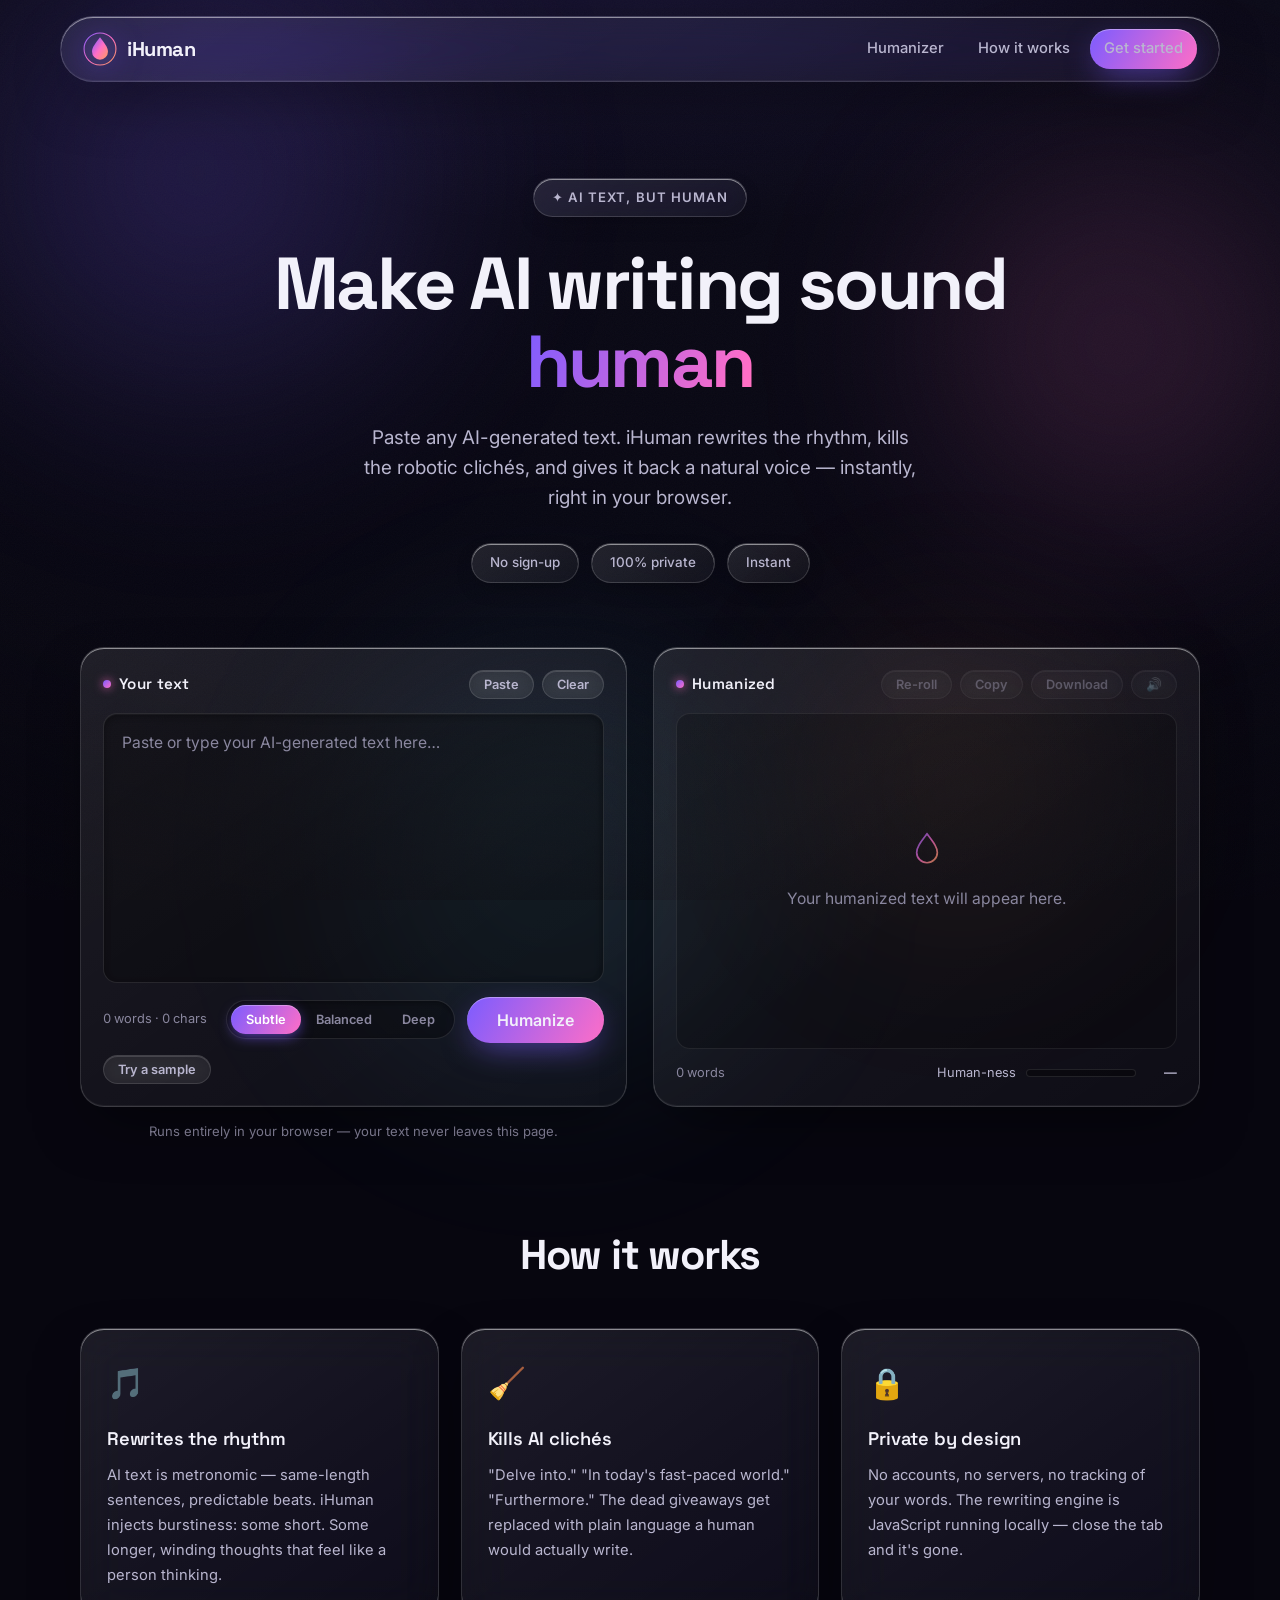
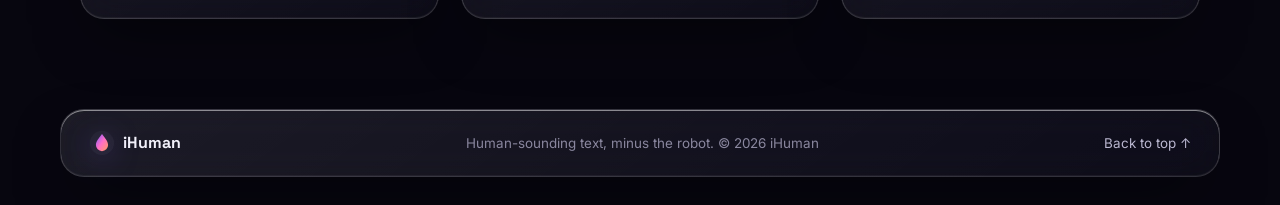
==== preview.html @ 9f449625 "Add files via upload" ====
<!DOCTYPE html>
<html lang="en">
<head>
  <meta charset="UTF-8" />
  <meta name="viewport" content="width=device-width, initial-scale=1.0" />
  <title>iHuman — AI Text Humanizer</title>
  <meta name="description" content="Turn stiff AI writing into natural, human-sounding text. Free, instant, private — no sign-up, no API keys. Text never leaves your browser." />
  <meta name="theme-color" content="#07060f" />
  <link rel="preconnect" href="https://fonts.googleapis.com" />
  <link rel="preconnect" href="https://fonts.gstatic.com" crossorigin />
  <link href="https://fonts.googleapis.com/css2?family=Inter:wght@400;500;600&family=Space+Grotesk:wght@500;600;700&display=swap" rel="stylesheet" />
  <style>
/* ============================================================
   iHuman — design system
   ============================================================ */

:root {
  --bg-0: #07060f;
  --bg-1: #0b0a18;
  --ink: #f2f1fa;
  --ink-2: #b9b6cf;
  --ink-3: #8a879f;
  --violet: #7c5cff;
  --pink: #ff6ec7;
  --peach: #ff9d5c;
  --cyan: #5ce1ff;
  --glass-bg: rgba(255, 255, 255, .055);
  --glass-bg-strong: rgba(255, 255, 255, .09);
  --glass-brd: rgba(255, 255, 255, .14);
  --glass-hi: rgba(255, 255, 255, .5);
  --radius: 24px;
  --radius-sm: 14px;
  --ease-spring: cubic-bezier(.34, 1.56, .64, 1);
  --ease-out: cubic-bezier(.22, 1, .36, 1);
  --font-display: "Space Grotesk", "Segoe UI", system-ui, sans-serif;
  --font-body: "Inter", "Segoe UI", system-ui, sans-serif;
}

* { margin: 0; padding: 0; box-sizing: border-box; }

html { scroll-behavior: smooth; }

body {
  font-family: var(--font-body);
  color: var(--ink);
  background: var(--bg-0);
  line-height: 1.6;
  min-height: 100vh;
  overflow-x: hidden;
  -webkit-font-smoothing: antialiased;
}

::selection { background: rgba(124, 92, 255, .45); color: #fff; }

:focus-visible {
  outline: 2px solid var(--violet);
  outline-offset: 3px;
  border-radius: 6px;
}

/* ============================================================
   Live gradient background — drifting aurora blobs
   ============================================================ */

.bg {
  position: fixed;
  inset: 0;
  z-index: -2;
  background:
    radial-gradient(ellipse 80% 60% at 50% -10%, rgba(124, 92, 255, .12), transparent 60%),
    linear-gradient(180deg, var(--bg-1) 0%, var(--bg-0) 100%);
}

.bg__blob {
  position: absolute;
  border-radius: 50%;
  filter: blur(90px);
  opacity: .5;
  will-change: transform;
}

.bg__blob--1 {
  width: 55vw; height: 55vw;
  left: -12vw; top: -14vw;
  background: radial-gradient(circle, rgba(124, 92, 255, .55), transparent 65%);
  animation: drift1 26s ease-in-out infinite alternate;
}

.bg__blob--2 {
  width: 45vw; height: 45vw;
  right: -10vw; top: 6vh;
  background: radial-gradient(circle, rgba(255, 110, 199, .4), transparent 65%);
  animation: drift2 32s ease-in-out infinite alternate;
}

.bg__blob--3 {
  width: 50vw; height: 50vw;
  left: 18vw; bottom: -22vw;
  background: radial-gradient(circle, rgba(92, 225, 255, .3), transparent 65%);
  animation: drift3 38s ease-in-out infinite alternate;
}

.bg__blob--4 {
  width: 34vw; height: 34vw;
  right: 8vw; bottom: -8vw;
  background: radial-gradient(circle, rgba(255, 157, 92, .32), transparent 65%);
  animation: drift4 29s ease-in-out infinite alternate;
}

@keyframes drift1 {
  0%   { transform: translate(0, 0) scale(1); }
  50%  { transform: translate(9vw, 7vh) scale(1.15); }
  100% { transform: translate(-4vw, 12vh) scale(.95); }
}
@keyframes drift2 {
  0%   { transform: translate(0, 0) scale(1); }
  50%  { transform: translate(-8vw, 10vh) scale(1.1); }
  100% { transform: translate(5vw, -6vh) scale(1.2); }
}
@keyframes drift3 {
  0%   { transform: translate(0, 0) scale(1); }
  50%  { transform: translate(10vw, -9vh) scale(1.18); }
  100% { transform: translate(-8vw, -4vh) scale(.9); }
}
@keyframes drift4 {
  0%   { transform: translate(0, 0) scale(1) rotate(0deg); }
  100% { transform: translate(-6vw, -10vh) scale(1.12) rotate(30deg); }
}

.bg__grain {
  position: absolute;
  inset: 0;
  opacity: .05;
  background-image: url("data:image/svg+xml,%3Csvg xmlns='http://www.w3.org/2000/svg' width='160' height='160'%3E%3Cfilter id='n'%3E%3CfeTurbulence type='fractalNoise' baseFrequency='.9' numOctaves='2'/%3E%3C/filter%3E%3Crect width='160' height='160' filter='url(%23n)' opacity='.6'/%3E%3C/svg%3E");
}

.bg__vignette {
  position: absolute;
  inset: 0;
  background: radial-gradient(ellipse 120% 90% at 50% 30%, transparent 55%, rgba(7, 6, 15, .75) 100%);
}

/* ============================================================
   Liquid glass primitives
   ============================================================ */

.glass {
  background: linear-gradient(145deg, var(--glass-bg-strong), var(--glass-bg) 55%, rgba(255, 255, 255, .03));
  backdrop-filter: blur(22px) saturate(160%);
  -webkit-backdrop-filter: blur(22px) saturate(160%);
  border: 1px solid var(--glass-brd);
  border-radius: var(--radius);
  box-shadow:
    0 24px 60px -18px rgba(0, 0, 0, .55),
    inset 0 1px 0 var(--glass-hi),
    inset 0 -1px 0 rgba(255, 255, 255, .05);
  position: relative;
}

.glass::after {
  content: "";
  position: absolute;
  inset: 0;
  border-radius: inherit;
  background: linear-gradient(115deg, transparent 30%, rgba(255, 255, 255, .07) 46%, transparent 60%);
  opacity: 0;
  transition: opacity .5s ease;
  pointer-events: none;
}

.glass:hover::after { opacity: 1; }

.glass-pill {
  background: linear-gradient(145deg, rgba(255, 255, 255, .1), rgba(255, 255, 255, .04));
  backdrop-filter: blur(14px) saturate(150%);
  -webkit-backdrop-filter: blur(14px) saturate(150%);
  border: 1px solid rgba(255, 255, 255, .14);
  border-radius: 999px;
  box-shadow: inset 0 1px 0 var(--glass-hi), 0 8px 24px -10px rgba(0, 0, 0, .4);
}

/* ============================================================
   Nav
   ============================================================ */

.nav {
  position: sticky;
  top: 16px;
  z-index: 50;
  margin: 16px auto 0;
  max-width: 1160px;
  width: calc(100% - 40px);
  display: flex;
  align-items: center;
  justify-content: space-between;
  padding: 12px 22px;
  border-radius: 999px;
}

.brand {
  display: flex;
  align-items: center;
  gap: 10px;
  text-decoration: none;
  color: var(--ink);
}

.brand__mark {
  width: 34px;
  height: 34px;
  filter: drop-shadow(0 4px 14px rgba(124, 92, 255, .5));
  transition: transform .5s var(--ease-spring);
}

.brand:hover .brand__mark { transform: rotate(14deg) scale(1.08); }

.brand__mark--sm { width: 26px; height: 26px; }

.brand__word {
  font-family: var(--font-display);
  font-weight: 700;
  font-size: 1.25rem;
  letter-spacing: -.02em;
}

.nav__links {
  display: flex;
  align-items: center;
  gap: 6px;
}

.nav__links > a {
  color: var(--ink-2);
  text-decoration: none;
  font-size: .92rem;
  font-weight: 500;
  padding: 8px 14px;
  border-radius: 999px;
  transition: color .25s ease, background .25s ease;
}

.nav__links > a:not(.btn):hover {
  color: var(--ink);
  background: rgba(255, 255, 255, .07);
}

/* ============================================================
   Buttons
   ============================================================ */

.btn {
  font-family: var(--font-body);
  font-weight: 600;
  border: none;
  cursor: pointer;
  color: var(--ink);
  border-radius: 999px;
  transition: transform .35s var(--ease-spring), box-shadow .35s ease, background .25s ease, opacity .25s ease;
  display: inline-flex;
  align-items: center;
  justify-content: center;
  gap: 8px;
  position: relative;
  overflow: hidden;
}

.btn:disabled { opacity: .38; cursor: not-allowed; }

.btn--primary {
  background: linear-gradient(120deg, var(--violet), var(--pink) 55%, var(--peach));
  background-size: 200% 100%;
  padding: 13px 30px;
  font-size: 1rem;
  box-shadow: 0 10px 32px -8px rgba(124, 92, 255, .65), inset 0 1px 0 rgba(255, 255, 255, .35);
  animation: gradShift 7s ease infinite;
}

@keyframes gradShift {
  0%, 100% { background-position: 0% 50%; }
  50% { background-position: 100% 50%; }
}

.btn--primary:hover:not(:disabled) {
  transform: translateY(-2px) scale(1.02);
  box-shadow: 0 16px 44px -8px rgba(124, 92, 255, .8), inset 0 1px 0 rgba(255, 255, 255, .35);
}

.btn--primary:active:not(:disabled) { transform: translateY(0) scale(.98); }

.btn--primary::before {
  content: "";
  position: absolute;
  top: 0; left: -80%;
  width: 60%; height: 100%;
  background: linear-gradient(105deg, transparent, rgba(255, 255, 255, .4), transparent);
  transform: skewX(-20deg);
  animation: sheen 4.5s ease-in-out infinite;
}

@keyframes sheen {
  0%, 55% { left: -80%; }
  75%, 100% { left: 130%; }
}

.btn--primary.is-working::before {
  animation: sheen .9s ease-in-out infinite;
}

.btn--ghost {
  background: rgba(255, 255, 255, .06);
  border: 1px solid rgba(255, 255, 255, .12);
  box-shadow: inset 0 1px 0 rgba(255, 255, 255, .14);
  backdrop-filter: blur(10px);
  -webkit-backdrop-filter: blur(10px);
  color: var(--ink-2);
}

.btn--ghost:hover:not(:disabled) {
  background: rgba(255, 255, 255, .11);
  color: var(--ink);
  transform: translateY(-1px);
}

.btn--sm { padding: 9px 20px; font-size: .9rem; }
.btn--xs { padding: 6px 14px; font-size: .8rem; }

/* ============================================================
   Hero
   ============================================================ */

.hero {
  text-align: center;
  padding: 96px 24px 64px;
  max-width: 820px;
  margin: 0 auto;
}

.hero__eyebrow {
  display: inline-block;
  font-size: .82rem;
  font-weight: 600;
  letter-spacing: .08em;
  text-transform: uppercase;
  color: var(--ink-2);
  padding: 8px 18px;
  margin-bottom: 28px;
}

.hero__title {
  font-family: var(--font-display);
  font-size: clamp(2.6rem, 6.5vw, 4.6rem);
  font-weight: 700;
  letter-spacing: -.035em;
  line-height: 1.06;
  margin-bottom: 22px;
}

.grad-text {
  background: linear-gradient(110deg, var(--violet), var(--pink) 40%, var(--peach) 75%, var(--cyan));
  background-size: 250% 100%;
  -webkit-background-clip: text;
  background-clip: text;
  color: transparent;
  animation: gradText 6s ease-in-out infinite;
}

@keyframes gradText {
  0%, 100% { background-position: 0% 50%; }
  50% { background-position: 100% 50%; }
}

.hero__sub {
  color: var(--ink-2);
  font-size: clamp(1rem, 2vw, 1.18rem);
  max-width: 560px;
  margin: 0 auto 30px;
}

.hero__chips {
  display: flex;
  justify-content: center;
  gap: 12px;
  flex-wrap: wrap;
}

.chip {
  font-size: .84rem;
  font-weight: 500;
  color: var(--ink-2);
  padding: 8px 18px;
  transition: transform .4s var(--ease-spring), color .3s ease;
}

.chip:hover { transform: translateY(-3px); color: var(--ink); }

/* ============================================================
   Studio
   ============================================================ */

.studio {
  display: grid;
  grid-template-columns: 1fr 1fr;
  gap: 26px;
  max-width: 1160px;
  margin: 0 auto;
  padding: 0 20px 40px;
}

.pane {
  display: flex;
  flex-direction: column;
  padding: 22px;
  min-height: 460px;
  transition: transform .5s var(--ease-out), box-shadow .5s ease;
}

.pane:hover {
  transform: translateY(-4px);
  box-shadow:
    0 32px 70px -18px rgba(0, 0, 0, .6),
    inset 0 1px 0 var(--glass-hi),
    inset 0 -1px 0 rgba(255, 255, 255, .05);
}

.pane__head {
  display: flex;
  align-items: center;
  justify-content: space-between;
  flex-wrap: wrap;
  row-gap: 8px;
  margin-bottom: 14px;
}

.pane__label {
  font-family: var(--font-display);
  font-weight: 600;
  font-size: .95rem;
  letter-spacing: .02em;
  color: var(--ink);
  display: inline-flex;
  align-items: center;
  gap: 8px;
}

.pane__label::before {
  content: "";
  width: 8px; height: 8px;
  border-radius: 50%;
  background: linear-gradient(135deg, var(--violet), var(--pink));
  box-shadow: 0 0 10px rgba(255, 110, 199, .8);
}

.pane__actions { display: flex; gap: 8px; flex-wrap: wrap; }

.pane__foot {
  display: flex;
  align-items: center;
  justify-content: space-between;
  gap: 14px;
  flex-wrap: wrap;
  margin-top: 14px;
}

.meta {
  font-size: .8rem;
  color: var(--ink-3);
  font-variant-numeric: tabular-nums;
}

.textarea {
  flex: 1;
  width: 100%;
  resize: none;
  border-radius: var(--radius-sm);
  background: rgba(0, 0, 0, .28);
  border: 1px solid rgba(255, 255, 255, .1);
  box-shadow: inset 0 2px 10px rgba(0, 0, 0, .35), inset 0 1px 0 rgba(255, 255, 255, .06);
  color: var(--ink);
  font-family: var(--font-body);
  font-size: .98rem;
  line-height: 1.7;
  padding: 16px 18px;
  transition: border-color .3s ease, box-shadow .3s ease;
}

.textarea::placeholder { color: var(--ink-3); }

.textarea:focus {
  outline: none;
  border-color: rgba(124, 92, 255, .55);
  box-shadow:
    inset 0 2px 10px rgba(0, 0, 0, .35),
    0 0 0 4px rgba(124, 92, 255, .16),
    0 0 24px -4px rgba(124, 92, 255, .45);
}

.controls {
  display: flex;
  align-items: center;
  gap: 12px;
  flex-wrap: wrap;
}

/* Segmented intensity control */

.seg {
  display: flex;
  position: relative;
  background: rgba(0, 0, 0, .3);
  border: 1px solid rgba(255, 255, 255, .1);
  border-radius: 999px;
  padding: 4px;
  box-shadow: inset 0 2px 6px rgba(0, 0, 0, .3);
}

.seg__btn {
  position: relative;
  z-index: 1;
  border: none;
  background: transparent;
  color: var(--ink-3);
  font-family: var(--font-body);
  font-weight: 600;
  font-size: .8rem;
  padding: 7px 15px;
  border-radius: 999px;
  cursor: pointer;
  transition: color .3s ease;
}

.seg__btn.is-active { color: #fff; }

.seg__glider {
  position: absolute;
  top: 4px; bottom: 4px;
  border-radius: 999px;
  background: linear-gradient(120deg, var(--violet), var(--pink));
  box-shadow: 0 4px 14px -2px rgba(124, 92, 255, .7), inset 0 1px 0 rgba(255, 255, 255, .3);
  transition: left .45s var(--ease-spring), width .45s var(--ease-spring);
}

.sample-btn { margin-top: 12px; align-self: flex-start; }

.hint {
  text-align: center;
  color: var(--ink-3);
  font-size: .82rem;
  margin-top: 14px;
}

/* Output pane */

.output {
  flex: 1;
  border-radius: var(--radius-sm);
  background: rgba(0, 0, 0, .22);
  border: 1px solid rgba(255, 255, 255, .08);
  padding: 16px 18px;
  overflow-y: auto;
  white-space: pre-wrap;
  font-size: .98rem;
  line-height: 1.75;
  color: var(--ink);
}

.output__empty {
  height: 100%;
  min-height: 280px;
  display: flex;
  flex-direction: column;
  align-items: center;
  justify-content: center;
  gap: 14px;
  color: var(--ink-3);
  text-align: center;
}

.output__icon {
  width: 44px; height: 44px;
  fill: none;
  stroke: url(#logoGrad);
  stroke-width: 2.5;
  opacity: .7;
  animation: floaty 4s ease-in-out infinite;
}

@keyframes floaty {
  0%, 100% { transform: translateY(0); }
  50% { transform: translateY(-8px); }
}

.output.is-typing { animation: outputIn .5s var(--ease-out); }

@keyframes outputIn {
  from { opacity: 0; transform: translateY(10px); }
  to { opacity: 1; transform: translateY(0); }
}

/* Human-ness meter */

.meter {
  display: flex;
  align-items: center;
  gap: 10px;
  font-size: .8rem;
  color: var(--ink-2);
}

.meter__track {
  width: 110px;
  height: 8px;
  border-radius: 999px;
  background: rgba(0, 0, 0, .35);
  border: 1px solid rgba(255, 255, 255, .1);
  overflow: hidden;
}

.meter__fill {
  height: 100%;
  width: 0%;
  border-radius: inherit;
  background: linear-gradient(90deg, var(--violet), var(--pink), var(--peach));
  transition: width 1.1s var(--ease-out);
  box-shadow: 0 0 12px rgba(255, 110, 199, .6);
}

.meter__value { font-variant-numeric: tabular-nums; font-weight: 600; min-width: 2.4em; text-align: right; }

/* ============================================================
   How it works
   ============================================================ */

.how { max-width: 1160px; margin: 0 auto; padding: 40px 20px 90px; text-align: center; }

.how__title {
  font-family: var(--font-display);
  font-size: clamp(1.8rem, 4vw, 2.6rem);
  letter-spacing: -.03em;
  margin-bottom: 40px;
}

.cards {
  display: grid;
  grid-template-columns: repeat(3, 1fr);
  gap: 22px;
}

.card {
  padding: 30px 26px;
  text-align: left;
  transition: transform .5s var(--ease-spring), box-shadow .4s ease;
}

.card:hover {
  transform: translateY(-8px);
  box-shadow:
    0 34px 70px -16px rgba(0, 0, 0, .65),
    0 0 0 1px rgba(255, 255, 255, .06),
    inset 0 1px 0 var(--glass-hi);
}

.card__icon { font-size: 1.9rem; margin-bottom: 16px; }

.card h3 {
  font-family: var(--font-display);
  font-size: 1.15rem;
  font-weight: 600;
  letter-spacing: -.01em;
  margin-bottom: 10px;
}

.card p { color: var(--ink-2); font-size: .92rem; line-height: 1.7; }

/* ============================================================
   Footer
   ============================================================ */

.footer {
  max-width: 1160px;
  margin: 0 auto 28px;
  padding: 20px 28px;
  display: flex;
  align-items: center;
  justify-content: space-between;
  gap: 16px;
  flex-wrap: wrap;
}

.footer__brand {
  display: flex;
  align-items: center;
  gap: 8px;
  font-family: var(--font-display);
  font-weight: 700;
}

.footer__note { color: var(--ink-3); font-size: .84rem; }

.footer__link {
  color: var(--ink-2);
  text-decoration: none;
  font-size: .84rem;
  transition: color .25s ease;
}

.footer__link:hover { color: var(--ink); }

/* ============================================================
   Toasts
   ============================================================ */

.toasts {
  position: fixed;
  bottom: 26px;
  left: 50%;
  transform: translateX(-50%);
  display: flex;
  flex-direction: column;
  align-items: center;
  gap: 10px;
  z-index: 100;
  pointer-events: none;
}

.toast {
  background: linear-gradient(145deg, rgba(255, 255, 255, .12), rgba(255, 255, 255, .06));
  backdrop-filter: blur(18px) saturate(160%);
  -webkit-backdrop-filter: blur(18px) saturate(160%);
  border: 1px solid rgba(255, 255, 255, .18);
  box-shadow: inset 0 1px 0 var(--glass-hi), 0 14px 40px -10px rgba(0, 0, 0, .6);
  border-radius: 999px;
  padding: 11px 22px;
  font-size: .88rem;
  font-weight: 500;
  animation: toastIn .45s var(--ease-spring), toastOut .4s ease forwards;
  animation-delay: 0s, 2.4s;
}

@keyframes toastIn {
  from { opacity: 0; transform: translateY(18px) scale(.92); }
  to { opacity: 1; transform: translateY(0) scale(1); }
}

@keyframes toastOut {
  to { opacity: 0; transform: translateY(10px) scale(.95); }
}

/* ============================================================
   Reveal on load
   ============================================================ */

.reveal {
  opacity: 0;
  transform: translateY(26px);
  animation: revealIn .9s var(--ease-out) forwards;
  animation-delay: var(--d, 0s);
}

@keyframes revealIn {
  to { opacity: 1; transform: translateY(0); }
}

/* ============================================================
   Responsive
   ============================================================ */

@media (max-width: 900px) {
  .studio { grid-template-columns: 1fr; }
  .cards { grid-template-columns: 1fr; }
  .nav__links > a:not(.btn) { display: none; }
  .pane { min-height: 380px; }
}

@media (max-width: 520px) {
  .hero { padding: 64px 16px 44px; }
  .controls { width: 100%; }
  .seg { flex: 1; justify-content: space-between; }
  .seg__btn { padding: 7px 10px; flex: 1; }
  .pane { padding: 16px; }
}

/* ============================================================
   Reduced motion
   ============================================================ */

@media (prefers-reduced-motion: reduce) {
  *, *::before, *::after {
    animation-duration: .01ms !important;
    animation-iteration-count: 1 !important;
    transition-duration: .01ms !important;
  }
  html { scroll-behavior: auto; }
  .reveal { opacity: 1; transform: none; }
}

</style>
  <link rel="icon" type="image/svg+xml" href="data:image/svg+xml,%3Csvg xmlns='http://www.w3.org/2000/svg' viewBox='0 0 64 64'%3E%3Cdefs%3E%3ClinearGradient id='g' x1='0' y1='0' x2='1' y2='1'%3E%3Cstop offset='0' stop-color='%237c5cff'/%3E%3Cstop offset='.5' stop-color='%23ff6ec7'/%3E%3Cstop offset='1' stop-color='%23ff9d5c'/%3E%3C/linearGradient%3E%3C/defs%3E%3Ccircle cx='32' cy='32' r='30' fill='%230b0a18'/%3E%3Cpath d='M32 10c9 12 15 19 15 27a15 15 0 0 1-30 0c0-8 6-15 15-27z' fill='url(%23g)'/%3E%3C/svg%3E" />
  <meta property="og:title" content="iHuman — AI Text Humanizer" />
  <meta property="og:description" content="Turn stiff AI writing into natural, human-sounding text. Free, instant, private." />
  <meta property="og:type" content="website" />
</head>
<body>
  <div class="bg" aria-hidden="true">
    <div class="bg__blob bg__blob--1"></div>
    <div class="bg__blob bg__blob--2"></div>
    <div class="bg__blob bg__blob--3"></div>
    <div class="bg__blob bg__blob--4"></div>
    <div class="bg__grain"></div>
    <div class="bg__vignette"></div>
  </div>

  <header class="nav glass reveal">
    <a class="brand" href="#top" aria-label="iHuman home">
      <svg class="brand__mark" viewBox="0 0 64 64" aria-hidden="true">
        <defs>
          <linearGradient id="logoGrad" x1="0" y1="0" x2="1" y2="1">
            <stop offset="0" stop-color="#7c5cff"/>
            <stop offset=".5" stop-color="#ff6ec7"/>
            <stop offset="1" stop-color="#ff9d5c"/>
          </linearGradient>
        </defs>
        <circle cx="32" cy="32" r="30" fill="rgba(255,255,255,.04)" stroke="url(#logoGrad)" stroke-width="2"/>
        <path d="M32 10c9 12 15 19 15 27a15 15 0 0 1-30 0c0-8 6-15 15-27z" fill="url(#logoGrad)"/>
      </svg>
      <span class="brand__word">iHuman</span>
    </a>
    <nav class="nav__links" aria-label="Primary">
      <a href="#studio">Humanizer</a>
      <a href="#how">How it works</a>
      <a href="#studio" class="btn btn--primary btn--sm">Get started</a>
    </nav>
  </header>

  <main id="top">
    <section class="hero">
      <div class="hero__eyebrow glass-pill reveal" style="--d:.05s">✦ AI text, but human</div>
      <h1 class="hero__title reveal" style="--d:.12s">Make AI writing sound <span class="grad-text">human</span></h1>
      <p class="hero__sub reveal" style="--d:.2s">Paste any AI-generated text. iHuman rewrites the rhythm, kills the robotic clichés, and gives it back a natural voice — instantly, right in your browser.</p>
      <div class="hero__chips reveal" style="--d:.28s">
        <span class="chip glass-pill">No sign-up</span>
        <span class="chip glass-pill">100% private</span>
        <span class="chip glass-pill">Instant</span>
      </div>
    </section>

    <section id="studio" class="studio reveal" style="--d:.36s">
      <div class="studio__col">
        <div class="pane glass">
          <div class="pane__head">
            <span class="pane__label">Your text</span>
            <div class="pane__actions">
              <button class="btn btn--ghost btn--xs" id="pasteBtn" type="button">Paste</button>
              <button class="btn btn--ghost btn--xs" id="clearBtn" type="button">Clear</button>
            </div>
          </div>
          <textarea id="inputText" class="textarea" placeholder="Paste or type your AI-generated text here…" spellcheck="false"></textarea>
          <div class="pane__foot">
            <span class="meta" id="inputStats">0 words · 0 chars</span>
            <div class="controls">
              <div class="seg" role="group" aria-label="Intensity">
                <button class="seg__btn is-active" data-mode="subtle" type="button">Subtle</button>
                <button class="seg__btn" data-mode="balanced" type="button">Balanced</button>
                <button class="seg__btn" data-mode="deep" type="button">Deep</button>
                <span class="seg__glider" aria-hidden="true"></span>
              </div>
              <button class="btn btn--primary" id="humanizeBtn" type="button"><span class="btn__label">Humanize</span></button>
            </div>
          </div>
          <button class="btn btn--ghost btn--xs sample-btn" id="sampleBtn" type="button" title="Load sample AI text">Try a sample</button>
        </div>
        <p class="hint">Runs entirely in your browser — your text never leaves this page.</p>
      </div>

      <div class="studio__col">
        <div class="pane glass pane--out">
          <div class="pane__head">
            <span class="pane__label">Humanized</span>
            <div class="pane__actions">
              <button class="btn btn--ghost btn--xs" id="rerollBtn" type="button" disabled>Re-roll</button>
              <button class="btn btn--ghost btn--xs" id="copyBtn" type="button" disabled>Copy</button>
              <button class="btn btn--ghost btn--xs" id="downloadBtn" type="button" disabled>Download</button>
              <button class="btn btn--ghost btn--xs" id="speakBtn" type="button" disabled title="Read aloud">🔊</button>
            </div>
          </div>
          <div class="output" id="outputText" aria-live="polite">
            <div class="output__empty">
              <svg viewBox="0 0 64 64" class="output__icon" aria-hidden="true"><path d="M32 10c9 12 15 19 15 27a15 15 0 0 1-30 0c0-8 6-15 15-27z"/></svg>
              <p>Your humanized text will appear here.</p>
            </div>
          </div>
          <div class="pane__foot">
            <span class="meta" id="outputStats">0 words</span>
            <div class="meter" id="humanMeter" title="Estimated human-ness">
              <span class="meter__label">Human-ness</span>
              <div class="meter__track"><div class="meter__fill" id="meterFill"></div></div>
              <span class="meter__value" id="meterValue">—</span>
            </div>
          </div>
        </div>
      </div>
    </section>

    <section id="how" class="how">
      <h2 class="how__title reveal">How it works</h2>
      <div class="cards">
        <article class="card glass reveal" style="--d:.05s">
          <div class="card__icon">🎵</div>
          <h3>Rewrites the rhythm</h3>
          <p>AI text is metronomic — same-length sentences, predictable beats. iHuman injects burstiness: some short. Some longer, winding thoughts that feel like a person thinking.</p>
        </article>
        <article class="card glass reveal" style="--d:.15s">
          <div class="card__icon">🧹</div>
          <h3>Kills AI clichés</h3>
          <p>"Delve into." "In today's fast-paced world." "Furthermore." The dead giveaways get replaced with plain language a human would actually write.</p>
        </article>
        <article class="card glass reveal" style="--d:.25s">
          <div class="card__icon">🔒</div>
          <h3>Private by design</h3>
          <p>No accounts, no servers, no tracking of your words. The rewriting engine is JavaScript running locally — close the tab and it's gone.</p>
        </article>
      </div>
    </section>
  </main>

  <footer class="footer glass reveal">
    <div class="footer__brand">
      <svg class="brand__mark brand__mark--sm" viewBox="0 0 64 64" aria-hidden="true"><circle cx="32" cy="32" r="30" fill="rgba(255,255,255,.04)"/><path d="M32 10c9 12 15 19 15 27a15 15 0 0 1-30 0c0-8 6-15 15-27z" fill="url(#logoGrad)"/></svg>
      <span>iHuman</span>
    </div>
    <p class="footer__note">Human-sounding text, minus the robot. © 2026 iHuman</p>
    <a class="footer__link" href="#top">Back to top ↑</a>
  </footer>

  <div class="toasts" id="toasts" aria-live="polite"></div>

  <script>
/* ============================================================
   iHuman — offline humanization engine
   Pure, dependency-free text transformation.
   Exposed as window.IHumanizer
   ============================================================ */
(function () {
  "use strict";

  /* ---------- seeded PRNG ---------- */

  let seed = (Date.now() ^ 0x9e3779b9) >>> 0;

  function reseed() {
    seed = (Date.now() ^ Math.floor(Math.random() * 0xffffffff)) >>> 0;
  }

  function rand() {
    seed = (seed * 1664525 + 1013904223) >>> 0;
    return seed / 4294967296;
  }

  function pick(arr) {
    return arr[Math.floor(rand() * arr.length)];
  }

  /* Capitalize replacement if the matched word was capitalized */
  function matchCase(matched, repl) {
    if (!repl) return repl;
    if (/^[A-Z]/.test(matched) && /^[a-z]/.test(repl)) {
      return repl[0].toUpperCase() + repl.slice(1);
    }
    return repl;
  }

  /* Replace with support for $1 placeholders + case preservation */
  function smartReplace(text, re, rep) {
    return text.replace(re, function () {
      const args = Array.prototype.slice.call(arguments);
      const m = args[0];
      let r = rep;
      for (let i = 1; i <= 4; i++) {
        if (r.indexOf("$" + i) !== -1) {
          r = r.split("$" + i).join(args[i] !== undefined ? args[i] : "");
        }
      }
      return matchCase(m, r);
    });
  }

  function lowerFirstWord(s) {
    const words = s.split(" ");
    if (words[0] !== "I" && /^[A-Z][a-z]/.test(words[0])) {
      words[0] = words[0][0].toLowerCase() + words[0].slice(1);
    }
    return words.join(" ");
  }

  /* ---------- word banks ---------- */

  const CONTRACTIONS = [
    [/\bit is\b/gi, "it's"],
    [/\bthat is\b/gi, "that's"],
    [/\bthere is\b/gi, "there's"],
    [/\bwhat is\b/gi, "what's"],
    [/\bwho is\b/gi, "who's"],
    [/\bhe is\b/gi, "he's"],
    [/\bshe is\b/gi, "she's"],
    [/\bdo not\b/gi, "don't"],
    [/\bdoes not\b/gi, "doesn't"],
    [/\bdid not\b/gi, "didn't"],
    [/\bis not\b/gi, "isn't"],
    [/\bare not\b/gi, "aren't"],
    [/\bwas not\b/gi, "wasn't"],
    [/\bwere not\b/gi, "weren't"],
    [/\bhave not\b/gi, "haven't"],
    [/\bhas not\b/gi, "hasn't"],
    [/\bhad not\b/gi, "hadn't"],
    [/\bwill not\b/gi, "won't"],
    [/\bwould not\b/gi, "wouldn't"],
    [/\bcannot\b/gi, "can't"],
    [/\bcan not\b/gi, "can't"],
    [/\bcould not\b/gi, "couldn't"],
    [/\bshould not\b/gi, "shouldn't"],
    [/\byou are\b/gi, "you're"],
    [/\bwe are\b/gi, "we're"],
    [/\bthey are\b/gi, "they're"],
    [/\bI am\b/g, "I'm"],
    [/\byou will\b/gi, "you'll"],
    [/\bwe will\b/gi, "we'll"],
    [/\bthat will\b/gi, "that'll"],
    [/\byou have\b/gi, "you've"],
    [/\bwe have\b/gi, "we've"],
    [/\bthey have\b/gi, "they've"],
    [/\bI have\b/g, "I've"],
    [/\blet us\b/gi, "let's"]
  ];

  /* AI-cliché phrases → plain-human equivalents ($1 = capture group) */
  const CLICHES = [
    [/\bit is important to note that\s*/gi, ""],
    [/\bit is worth noting that\s*/gi, ""],
    [/\bit should be noted that\s*/gi, ""],
    [/\bit goes without saying that\s*/gi, ""],
    [/\bit is crucial to\b/gi, "you need to"],
    [/\bit is essential to\b/gi, "you need to"],
    [/\bit is vital to\b/gi, "you have to"],
    [/\bdelve into\b/gi, "dig into"],
    [/\bdelves into\b/gi, "digs into"],
    [/\bdelving into\b/gi, "digging into"],
    [/\bdelve\b/gi, "dig"],
    [/\bembark on a journey\b/gi, "get started"],
    [/\bin today's fast-paced digital landscape\b/gi, "these days online"],
    [/\bin today's fast-paced world\b/gi, "these days"],
    [/\bin today's world\b/gi, "these days"],
    [/\bin the modern era\b/gi, "these days"],
    [/\bin the digital age\b/gi, "online"],
    [/\bthe ever-evolving landscape of\b/gi, "the ever-shifting world of"],
    [/\bthe landscape of\b/gi, "the world of"],
    [/\bnavigate the complexities of\b/gi, "handle"],
    [/\bnavigating the complexities of\b/gi, "handling"],
    [/\bnavigate\b/gi, "handle"],
    [/\bleveraging\b/gi, "using"],
    [/\bleverage\b/gi, "use"],
    [/\butilizing\b/gi, "using"],
    [/\butilize\b/gi, "use"],
    [/\bfurthermore\b/gi, "also"],
    [/\bmoreover\b/gi, "plus"],
    [/\badditionally\b/gi, "also"],
    [/\bin conclusion\b/gi, "so, in the end"],
    [/\bin summary\b/gi, "long story short"],
    [/\bto summarize\b/gi, "long story short"],
    [/\bnevertheless\b/gi, "even so"],
    [/\bnonetheless\b/gi, "still"],
    [/\btherefore\b/gi, "so"],
    [/\bthus\b/gi, "so"],
    [/\bhence\b/gi, "so"],
    [/\ba testament to\b/gi, "proof of"],
    [/\btestament\b/gi, "proof"],
    [/\bplays a pivotal role in\b/gi, "is key to"],
    [/\bplays a crucial role in\b/gi, "is key to"],
    [/\bplays a vital role in\b/gi, "is key to"],
    [/\bpivotal\b/gi, "key"],
    [/\bcrucial\b/gi, "key"],
    [/\bmeticulous(ly)?\b/gi, "careful$1"],
    [/\ba myriad of\b/gi, "a lot of"],
    [/\ba plethora of\b/gi, "a lot of"],
    [/\bmyriad of\b/gi, "plenty of"],
    [/\bplethora of\b/gi, "plenty of"],
    [/\bfostering\b/gi, "building"],
    [/\bfosters\b/gi, "builds"],
    [/\bfoster\b/gi, "build"],
    [/\bcutting-edge\b/gi, "new"],
    [/\bstate-of-the-art\b/gi, "top"],
    [/\bseamlessly\b/gi, "smoothly"],
    [/\bseamless\b/gi, "smooth"],
    [/\brobust\b/gi, "solid"],
    [/\bin order to\b/gi, "to"],
    [/\bdue to the fact that\b/gi, "because"],
    [/\bdespite the fact that\b/gi, "even though"],
    [/\bwith regard to\b/gi, "about"],
    [/\bwhen it comes to\b/gi, "with"],
    [/\ba wide range of\b/gi, "all kinds of"],
    [/\bunlock the potential of\b/gi, "get the most out of"],
    [/\bparadigm shift\b/gi, "big change"],
    [/\bgame-changing\b/gi, "bold"],
    [/\brevolutionize\b/gi, "shake up"],
    [/\bholistic\b/gi, "complete"],
    [/\bsynerg(y|ies)\b/gi, "teamwork$1"],
    [/\bin the realm of\b/gi, "in"],
    [/\btapestry\b/gi, "mix"],
    [/\bunderscores\b/gi, "shows"],
    [/\bunderscore\b/gi, "show"],
    [/\bhighlights the importance of\b/gi, "shows the value of"],
    [/\bunderscoring the importance of\b/gi, "showing the value of"],
    [/\bhighlights\b/gi, "shows"],
    [/\bnot only\b/gi, ""],
    [/\bbut also\b/gi, "and"]
  ];

  /* Seeded synonym rotation */
  const SYNONYMS = {
    good: ["solid", "decent", "nice"],
    great: ["really good", "excellent"],
    bad: ["poor", "rough"],
    big: ["large", "major", "sizable"],
    small: ["minor", "little"],
    important: ["key", "serious", "major"],
    interesting: ["striking", "curious"],
    many: ["plenty of", "a lot of"],
    very: ["really", "pretty"],
    really: ["genuinely", "truly"],
    helps: ["makes it easier", "comes in handy"],
    help: ["make easier", "come in handy"],
    makes: ["lets", "gets"],
    make: ["let", "get"],
    shows: ["makes clear", "points to"],
    show: ["make clear", "point to"],
    creates: ["builds", "sparks"],
    create: ["build", "spark"],
    provides: ["gives", "offers"],
    provide: ["give", "offer"],
    ensures: ["makes sure", "guarantees"],
    ensure: ["make sure", "guarantee"],
    fast: ["quick", "rapid"],
    quick: ["fast", "snappy"],
    improve: ["sharpen", "boost"],
    improves: ["sharpens", "boosts"],
    get: ["grab", "land"],
    gets: ["grabs", "lands"],
    often: ["a lot", "frequently"],
    people: ["folks", "most of us"],
    because: ["since", "as"],
    think: ["figure", "reckon"],
    understands: ["gets", "follows"],
    understand: ["get", "follow"],
    difficult: ["tough", "tricky"],
    challenging: ["tough", "tricky"],
    significant: ["serious", "major"],
    substantial: ["serious", "sizable"],
    increase: ["bump up", "lift"],
    increases: ["bumps up", "lifts"],
    reduce: ["cut", "trim"],
    reduces: ["cuts", "trims"]
  };

  const OPENERS = ["Honestly,", "The thing is,", "Look —", "Here's the deal:", "Truth is,"];
  const SENT_STARTERS = ["And", "But", "Still,", "Even so,", "That said,"];
  const TAIL_TAGS = [", really.", ", honestly.", ", at least in my experience.", ". And that matters."];
  const CONNECTORS = [", and", ", but", " — ", "; ", ", so"];
  const EMOJI = [" 🙂", " ✨", " 👍", " 🔥"];

  /* ---------- pipeline passes ---------- */

  function applyCliches(text) {
    let out = text;
    for (const [re, rep] of CLICHES) {
      out = smartReplace(out, re, rep);
    }
    return out;
  }

  function applyContractions(text) {
    let out = text;
    for (const [re, rep] of CONTRACTIONS) {
      out = smartReplace(out, re, rep);
    }
    return out;
  }

  function applySynonyms(text, degree) {
    let out = text;
    const prob = [0, 0.35, 0.5, 0.65][degree];
    for (const word of Object.keys(SYNONYMS)) {
      const re = new RegExp("\\b" + word + "\\b", "gi");
      out = out.replace(re, function (m) {
        if (rand() > prob) return m;
        return matchCase(m, pick(SYNONYMS[word]));
      });
    }
    return out;
  }

  function splitSentences(text) {
    const out = [];
    const re = /[^.!?]+[.!?]+["')\]]*\s*|[^.!?]+\s*$/g;
    let m;
    while ((m = re.exec(text)) !== null) {
      const s = m[0].trim();
      if (s) out.push(s);
    }
    return out;
  }

  /* Burstiness: split overlong sentences, occasionally merge short ones */
  function varyRhythm(text, degree) {
    const CONJ = /^(?:and|but|which|that|so|because|while|although|however)$/i;
    let sentences = splitSentences(text);
    const maxWords = [30, 24, 18][degree - 1];
    const mergeProb = [0, 0.2, 0.35, 0.5][degree];

    /* split pass */
    const split = [];
    for (const s of sentences) {
      const words = s.split(/\s+/);
      if (words.length > maxWords) {
        let best = -1;
        for (let j = 3; j < words.length - 3; j++) {
          const w = words[j].replace(/[^A-Za-z]/g, "");
          if (CONJ.test(w) && (best < 0 || Math.abs(j - words.length / 2) < Math.abs(best - words.length / 2))) {
            best = j;
          }
        }
        if (best > 0) {
          const first = words.slice(0, best).join(" ").replace(/[,;:]$/, "") + ".";
          const rest = words.slice(best).join(" ");
          split.push(first, rest[0].toUpperCase() + rest.slice(1));
          continue;
        }
      }
      split.push(s);
    }

    /* merge pass */
    const merged = [];
    for (let i = 0; i < split.length; i++) {
      const cur = split[i];
      const next = split[i + 1];
      if (
        next &&
        rand() < mergeProb &&
        cur.split(/\s+/).length <= 12 &&
        next.split(/\s+/).length <= 20
      ) {
        const conn = pick(CONNECTORS);
        let rest = lowerFirstWord(next);
        const stripped = rest.replace(/^(?:also|plus|so|and|but|still|even so|that said),\s*/i, "");
        if (stripped && stripped !== rest) {
          rest = stripped;
        }
        merged.push(cur.replace(/[.!?]+$/, "") + conn + " " + rest);
        i++;
      } else {
        merged.push(cur);
      }
    }

    return merged.join(" ");
  }

  function addHumanTouches(text, degree) {
    let s = text;

    /* conversational opener */
    const openerProb = [0, 0, 0.5, 0.7][degree];
    if (degree >= 2 && rand() < openerProb) {
      s = pick(OPENERS) + " " + lowerFirstWord(s);
    }

    /* sentence starters sprinkled mid-paragraph (deep only) */
    var MARKER = /^(?:also|plus|and|but|so|still|even so|that said|however)\b/i;
    if (degree >= 3) {
      s = s.replace(/([.!?])\s+([A-Z])([a-z])/g, function (m, p, ch, rest) {
        if (rand() < 0.12 && !MARKER.test(ch + rest)) {
          return p + " " + pick(SENT_STARTERS) + " " + ch.toLowerCase() + rest;
        }
        return m;
      });
    }

    /* em-dash flavor */
    if (degree >= 2 && rand() < 0.3) {
      s = s.replace(/, and /, function (m) {
        return rand() < 0.6 ? " — and " : m;
      });
    }

    /* casual tail tag on the final sentence */
    if (degree >= 2 && rand() < 0.22) {
      s = s.replace(/[.!?]+\s*$/, pick(TAIL_TAGS));
    }

    /* emoji at the very end (deep only) */
    if (degree >= 3 && rand() < 0.3) {
      s = s.replace(/\s*$/, "") + pick(EMOJI);
    }

    return s;
  }

  function cleanup(text) {
    return text
      .replace(/\s{2,}/g, " ")
      .replace(/\s+([,.;:!?)])/g, "$1")
      .replace(/([(])\s+/g, "$1")
      .replace(/,\s*,/g, ",")
      .replace(/\(\s*\)/g, "")
      .replace(/\s+—\s+/g, " — ")
      .replace(/—\s*\./g, ".")
      .replace(/\.\s*\./g, ".")
      .replace(/([.!?]\s+)([a-z])/g, function (m, p, c) { return p + c.toUpperCase(); })
      .replace(/^\s+|\s+$/g, "");
  }

  /* ---------- main entry ---------- */

  function humanize(text, opts) {
    reseed();
    const o = opts || {};
    const degree = Math.max(1, Math.min(3, o.degree || 2));
    const paragraphs = String(text).replace(/\r\n/g, "\n").split(/\n{2,}/);

    const outParas = paragraphs.map(function (para) {
      if (!para.trim()) return para;

      let s = para;
      s = applyCliches(s);
      s = applyContractions(s);
      s = applySynonyms(s, degree);
      s = varyRhythm(s, degree);
      if (degree >= 2) s = addHumanTouches(s, degree);
      s = cleanup(s);

      /* ensure the paragraph still starts like a sentence */
      s = s.replace(/^([a-z])/, function (m, ch) { return ch.toUpperCase(); });
      return s;
    });

    const result = outParas.join("\n\n");
    return { text: result, score: scoreText(result) };
  }

  /* ---------- human-ness heuristic ---------- */

  function scoreText(text) {
    const t = String(text).trim();
    if (!t) return 0;
    const words = t.split(/\s+/).filter(Boolean);
    if (words.length < 4) return 55;

    const sentences = t.split(/[.!?]+["')\]]*\s+/).map(function (s) { return s.trim(); }).filter(Boolean);
    if (sentences.length < 2) return 62;

    const lens = sentences.map(function (s) { return s.split(/\s+/).length; });
    const mean = lens.reduce(function (a, b) { return a + b; }, 0) / lens.length;
    const variance = lens.reduce(function (a, b) { return a + Math.pow(b - mean, 2); }, 0) / lens.length;
    const burst = Math.min(1, Math.sqrt(variance) / Math.max(6, mean * 0.9));

    let clicheHits = 0;
    for (const [re] of CLICHES) {
      if (new RegExp(re.source, "gi").test(t)) clicheHits++;
    }

    const contractions = (t.match(/\b\w+'\w+\b/g) || []).length;
    const contr = Math.min(1, contractions / Math.max(3, words.length / 25));
    const dashes = (t.match(/—/g) || []).length;

    let score = 46
      + burst * 24
      + contr * 18
      - clicheHits * 3.5
      + Math.min(dashes, 4) * 1.6
      + Math.min(words.length, 120) / 40;

    if (/^(furthermore|moreover|additionally|in conclusion)\b/i.test(t)) score -= 6;

    return Math.max(5, Math.min(98, Math.round(score)));
  }

  /* ---------- exports ---------- */

  window.IHumanizer = {
    humanize: humanize,
    score: scoreText,
    reseed: reseed
  };
})();

</script>
  <script>
/* ============================================================
   iHuman — UI wiring
   ============================================================ */
(function () {
  "use strict";

  var $ = function (id) { return document.getElementById(id); };

  var inputEl = $("inputText");
  var outputEl = $("outputText");
  var inputStats = $("inputStats");
  var outputStats = $("outputStats");
  var humanizeBtn = $("humanizeBtn");
  var rerollBtn = $("rerollBtn");
  var copyBtn = $("copyBtn");
  var downloadBtn = $("downloadBtn");
  var speakBtn = $("speakBtn");
  var pasteBtn = $("pasteBtn");
  var clearBtn = $("clearBtn");

  var mode = "balanced";
  var lastInput = "";
  var DEGREE = { subtle: 1, balanced: 2, deep: 3 };

  var SAMPLE =
    "In today's fast-paced digital landscape, it is important to note that leveraging cutting-edge technologies is crucial for organizations seeking to delve into new market opportunities. Furthermore, businesses must navigate the complexities of modern consumer behavior in order to remain competitive. Additionally, it is worth mentioning that a robust digital strategy plays a pivotal role in driving sustainable growth and fostering innovation across all sectors. It goes without saying that this paradigm shift will revolutionize how we utilize data.";

  function countWords(s) {
    var w = s.trim().match(/\S+/g);
    return w ? w.length : 0;
  }

  function toast(msg) {
    var wrap = $("toasts");
    var el = document.createElement("div");
    el.className = "toast";
    el.textContent = msg;
    el.addEventListener("animationend", function (e) {
      if (e.animationName === "toastOut") el.remove();
    });
    wrap.appendChild(el);
  }

  function setBusy(b) {
    humanizeBtn.disabled = b;
    humanizeBtn.classList.toggle("is-working", b);
    var label = humanizeBtn.querySelector(".btn__label");
    if (label) label.textContent = b ? "Humanizing…" : "Humanize";
    rerollBtn.disabled = b || !lastInput;
  }

  /* ---------- mode selector ---------- */

  var segBtns = Array.prototype.slice.call(document.querySelectorAll(".seg__btn"));

  function updateGlider() {
    var glider = document.querySelector(".seg__glider");
    var active = document.querySelector(".seg__btn.is-active");
    if (!glider || !active) return;
    glider.style.left = active.offsetLeft + "px";
    glider.style.width = active.offsetWidth + "px";
  }

  segBtns.forEach(function (b) {
    b.addEventListener("click", function () {
      segBtns.forEach(function (x) { x.classList.remove("is-active"); });
      b.classList.add("is-active");
      mode = b.dataset.mode;
      updateGlider();
    });
  });
  window.addEventListener("resize", updateGlider);
  updateGlider();

  /* ---------- output ---------- */

  function renderOutput(text, score) {
    outputEl.textContent = text;
    outputEl.classList.remove("is-typing");
    void outputEl.offsetWidth;
    outputEl.classList.add("is-typing");
    outputStats.textContent = countWords(text) + " words";
    setMeter(score);
    copyBtn.disabled = false;
    downloadBtn.disabled = false;
    rerollBtn.disabled = false;
    speakBtn.disabled = false;
  }

  function setMeter(score) {
    var fill = $("meterFill");
    var value = $("meterValue");
    fill.style.width = score + "%";
    value.textContent = score + "%";
    fill.style.background =
      score >= 75 ? "linear-gradient(90deg,#34d399,#a7f3d0)"
      : score >= 50 ? "linear-gradient(90deg,#7c5cff,#ff6ec7)"
      : "linear-gradient(90deg,#ff6ec7,#ff9d5c)";
  }

  function resetMeter() {
    $("meterFill").style.width = "0%";
    $("meterValue").textContent = "—";
  }

  function showEmpty() {
    outputEl.innerHTML =
      '<div class="output__empty">' +
      '<svg viewBox="0 0 64 64" class="output__icon" aria-hidden="true"><path d="M32 10c9 12 15 19 15 27a15 15 0 0 1-30 0c0-8 6-15 15-27z"/></svg>' +
      "<p>Your humanized text will appear here.</p></div>";
  }

  /* ---------- core actions ---------- */

  function runHumanize() {
    var text = inputEl.value;
    if (!text.trim()) {
      toast("Type or paste something first ✍️");
      inputEl.focus();
      return;
    }
    lastInput = text;
    setBusy(true);
    setTimeout(function () {
      var res = window.IHumanizer.humanize(text, { degree: DEGREE[mode] });
      renderOutput(res.text, res.score);
      setBusy(false);
    }, 520);
  }

  function reroll() {
    if (!lastInput) return;
    var res = window.IHumanizer.humanize(lastInput, { degree: DEGREE[mode] });
    renderOutput(res.text, res.score);
  }

  function updateInputStats() {
    inputStats.textContent =
      countWords(inputEl.value) + " words · " + inputEl.value.length + " chars";
  }

  /* ---------- clipboard, download, speech, sample ---------- */

  function copyText() {
    var t = outputEl.textContent;
    if (!t) return;
    var fallback = function () {
      var ta = document.createElement("textarea");
      ta.value = t;
      ta.style.position = "fixed";
      ta.style.opacity = "0";
      document.body.appendChild(ta);
      ta.select();
      try { document.execCommand("copy"); } catch (e) {}
      ta.remove();
      toast("Copied to clipboard ✓");
    };
    if (navigator.clipboard && navigator.clipboard.writeText) {
      navigator.clipboard.writeText(t).then(toast.bind(null, "Copied to clipboard ✓"), fallback);
    } else {
      fallback();
    }
  }

  function downloadText() {
    var t = outputEl.textContent;
    if (!t) return;
    var blob = new Blob([t], { type: "text/plain;charset=utf-8" });
    var url = URL.createObjectURL(blob);
    var a = document.createElement("a");
    a.href = url;
    a.download = "ihuman-text.txt";
    a.click();
    a.remove();
    setTimeout(function () { URL.revokeObjectURL(url); }, 1000);
    toast("Downloading ihuman-text.txt");
  }

  function speak() {
    if (!("speechSynthesis" in window)) { toast("Speech not supported here"); return; }
    if (!outputEl.textContent) return;
    window.speechSynthesis.cancel();
    var u = new SpeechSynthesisUtterance(outputEl.textContent);
    u.rate = 0.98;
    window.speechSynthesis.speak(u);
    toast("Reading aloud 🔊");
  }

  function loadSample() {
    inputEl.value = SAMPLE;
    updateInputStats();
    inputEl.focus();
    toast("Sample AI text loaded — hit Humanize");
  }

  function pasteFromClipboard() {
    if (navigator.clipboard && navigator.clipboard.readText) {
      pasteBtn.textContent = "Pasting…";
      navigator.clipboard.readText().then(function (text) {
        pasteBtn.textContent = "Paste";
        if (text) {
          inputEl.value = text;
          updateInputStats();
          toast("Pasted from clipboard");
        } else {
          toast("Clipboard is empty");
        }
      }, function () {
        pasteBtn.textContent = "Paste";
        toast("Allow clipboard access to paste");
      });
    } else {
      toast("Use Ctrl+V to paste");
      inputEl.focus();
    }
  }

  function clearAll() {
    inputEl.value = "";
    updateInputStats();
    lastInput = "";
    rerollBtn.disabled = true;
    outputStats.textContent = "0 words";
    resetMeter();
    showEmpty();
    inputEl.focus();
  }

  /* ---------- events ---------- */

  humanizeBtn.addEventListener("click", runHumanize);
  rerollBtn.addEventListener("click", reroll);
  copyBtn.addEventListener("click", copyText);
  downloadBtn.addEventListener("click", downloadText);
  speakBtn.addEventListener("click", speak);
  pasteBtn.addEventListener("click", pasteFromClipboard);
  clearBtn.addEventListener("click", clearAll);
  $("sampleBtn").addEventListener("click", loadSample);

  inputEl.addEventListener("input", updateInputStats);
  inputEl.addEventListener("keydown", function (e) {
    if ((e.ctrlKey || e.metaKey) && e.key === "Enter") {
      e.preventDefault();
      runHumanize();
    }
  });

  showEmpty();
  updateInputStats();
  resetMeter();
})();

</script>
</body>
</html>
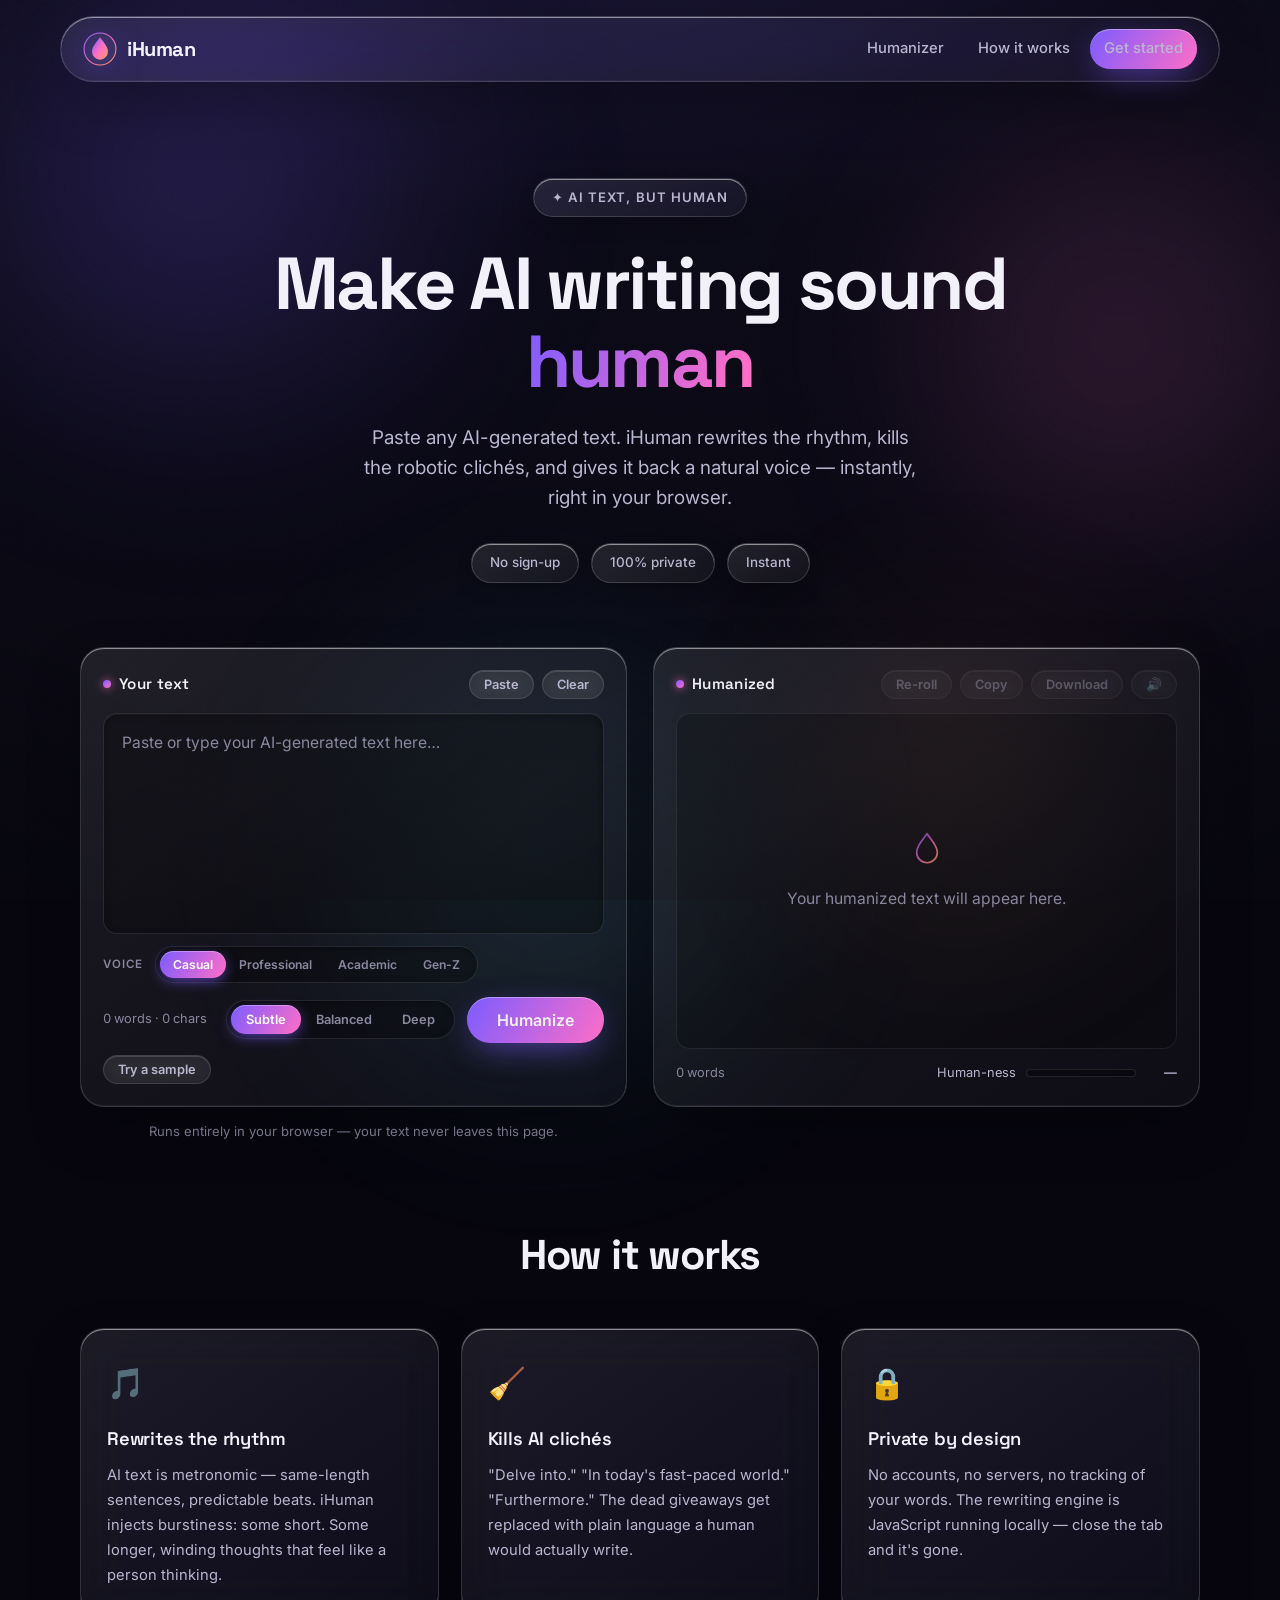
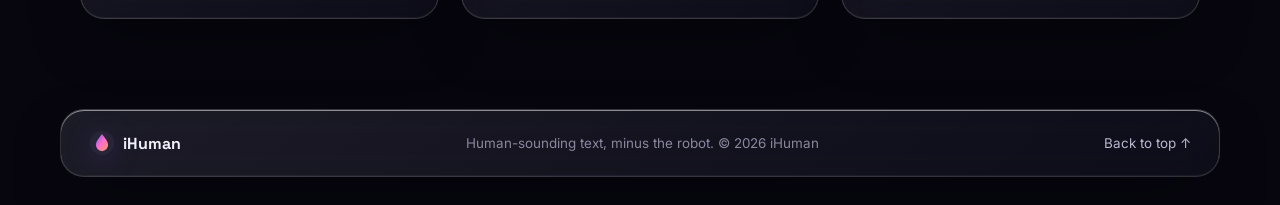
==== commit 4c0e17dc: "Add files via upload" ====
--- a/preview.html
+++ b/preview.html
@@ -540,6 +540,33 @@
 }
 
 .sample-btn { margin-top: 12px; align-self: flex-start; }
+
+/* Voice (style) picker */
+
+.voice-row {
+  display: flex;
+  align-items: center;
+  gap: 12px;
+  margin-top: 12px;
+  flex-wrap: wrap;
+}
+
+.voice-row__label {
+  font-size: .72rem;
+  font-weight: 600;
+  letter-spacing: .09em;
+  text-transform: uppercase;
+  color: var(--ink-3);
+}
+
+.seg--voice .seg__btn {
+  padding: 6px 13px;
+  font-size: .76rem;
+}
+
+.seg--voice .seg__glider {
+  transition: left .4s var(--ease-spring), width .4s var(--ease-spring);
+}
 
 .hint {
   text-align: center;
@@ -854,6 +881,16 @@
             </div>
           </div>
           <textarea id="inputText" class="textarea" placeholder="Paste or type your AI-generated text here…" spellcheck="false"></textarea>
+          <div class="voice-row">
+            <span class="voice-row__label">Voice</span>
+            <div class="seg seg--voice" role="group" aria-label="Style">
+              <button class="seg__btn is-active" data-style="casual" type="button">Casual</button>
+              <button class="seg__btn" data-style="professional" type="button">Professional</button>
+              <button class="seg__btn" data-style="academic" type="button">Academic</button>
+              <button class="seg__btn" data-style="genz" type="button">Gen-Z</button>
+              <span class="seg__glider" aria-hidden="true"></span>
+            </div>
+          </div>
           <div class="pane__foot">
             <span class="meta" id="inputStats">0 words · 0 chars</span>
             <div class="controls">
@@ -935,31 +972,59 @@
 
   <script>
 /* ============================================================
-   iHuman — offline humanization engine
-   Pure, dependency-free text transformation.
-   Exposed as window.IHumanizer
+   iHuman — offline humanization engine v2
+   ============================================================
+   1. Structure-aware rewrites: passive->active (past tense),
+      "there are" extraction, discourse-marker demotion,
+      clause splitting/merging for burstiness.
+   2. Detection-aware output: an internal AI-likeness detector
+      scores every candidate rewrite on the statistical signals
+      detectors look at (burstiness, lexical diversity, stopword
+      band, punctuation cadence, cliché density). Several
+      candidates are generated; the most human one wins.
+   3. Safety guards: quoted text, URLs, emails, acronyms and
+      proper nouns are protected from transformation.
+
+   Zero dependencies. Exposes window.IHumanizer
    ============================================================ */
 (function () {
   "use strict";
 
-  /* ---------- seeded PRNG ---------- */
-
-  let seed = (Date.now() ^ 0x9e3779b9) >>> 0;
+  /* ============================================================
+     SECTION 1 — Seeded PRNG (mulberry32)
+     ============================================================ */
+
+  let _seed = (Date.now() ^ 0x9e3779b9) >>> 0;
 
   function reseed() {
-    seed = (Date.now() ^ Math.floor(Math.random() * 0xffffffff)) >>> 0;
-  }
+    _seed = (Date.now() ^ Math.floor(Math.random() * 0xffffffff) ^ Math.floor(performance.now() * 1000)) >>> 0;
+  }
+  reseed();
 
   function rand() {
-    seed = (seed * 1664525 + 1013904223) >>> 0;
-    return seed / 4294967296;
-  }
-
-  function pick(arr) {
-    return arr[Math.floor(rand() * arr.length)];
-  }
-
-  /* Capitalize replacement if the matched word was capitalized */
+    _seed |= 0; _seed = (_seed + 0x6D2B79F5) | 0;
+    let t = Math.imul(_seed ^ (_seed >>> 15), 1 | _seed);
+    t = (t + Math.imul(t ^ (t >>> 7), 61 | t)) ^ t;
+    return ((t ^ (t >>> 14)) >>> 0) / 4294967296;
+  }
+
+  function pick(arr) { return arr[Math.floor(rand() * arr.length)]; }
+
+  function pickWeighted(pairs) {
+    let total = 0;
+    for (const p of pairs) total += p[1];
+    let r = rand() * total;
+    for (const p of pairs) {
+      r -= p[1];
+      if (r <= 0) return p[0];
+    }
+    return pairs[pairs.length - 1][0];
+  }
+
+  /* ============================================================
+     SECTION 2 — String utilities
+     ============================================================ */
+
   function matchCase(matched, repl) {
     if (!repl) return repl;
     if (/^[A-Z]/.test(matched) && /^[a-z]/.test(repl)) {
@@ -968,13 +1033,12 @@
     return repl;
   }
 
-  /* Replace with support for $1 placeholders + case preservation */
   function smartReplace(text, re, rep) {
     return text.replace(re, function () {
       const args = Array.prototype.slice.call(arguments);
       const m = args[0];
       let r = rep;
-      for (let i = 1; i <= 4; i++) {
+      for (let i = 1; i <= 5; i++) {
         if (r.indexOf("$" + i) !== -1) {
           r = r.split("$" + i).join(args[i] !== undefined ? args[i] : "");
         }
@@ -983,137 +1047,302 @@
     });
   }
 
+  /* Words that are safe to de-capitalize when they start a sentence.
+     Anything else (names, titles, unknown words) keeps its case. */
+  var SAFE_LOWER = {};
+  "the these there that this it its in on at for with by from as is are was were be been being a an and or but so if when while because however furthermore moreover additionally nevertheless therefore thus hence many most some both each all any few more other such only same than too very just now then also plus still even people businesses organizations experts studies researchers you we they she he writers companies users customers teams folks".split(" ").forEach(function (w) { SAFE_LOWER[w] = 1; });
+
   function lowerFirstWord(s) {
-    const words = s.split(" ");
-    if (words[0] !== "I" && /^[A-Z][a-z]/.test(words[0])) {
-      words[0] = words[0][0].toLowerCase() + words[0].slice(1);
-    }
-    return words.join(" ");
-  }
-
-  /* ---------- word banks ---------- */
-
-  const CONTRACTIONS = [
-    [/\bit is\b/gi, "it's"],
-    [/\bthat is\b/gi, "that's"],
-    [/\bthere is\b/gi, "there's"],
-    [/\bwhat is\b/gi, "what's"],
-    [/\bwho is\b/gi, "who's"],
-    [/\bhe is\b/gi, "he's"],
-    [/\bshe is\b/gi, "she's"],
-    [/\bdo not\b/gi, "don't"],
-    [/\bdoes not\b/gi, "doesn't"],
-    [/\bdid not\b/gi, "didn't"],
-    [/\bis not\b/gi, "isn't"],
-    [/\bare not\b/gi, "aren't"],
-    [/\bwas not\b/gi, "wasn't"],
-    [/\bwere not\b/gi, "weren't"],
-    [/\bhave not\b/gi, "haven't"],
-    [/\bhas not\b/gi, "hasn't"],
-    [/\bhad not\b/gi, "hadn't"],
-    [/\bwill not\b/gi, "won't"],
-    [/\bwould not\b/gi, "wouldn't"],
-    [/\bcannot\b/gi, "can't"],
-    [/\bcan not\b/gi, "can't"],
-    [/\bcould not\b/gi, "couldn't"],
-    [/\bshould not\b/gi, "shouldn't"],
-    [/\byou are\b/gi, "you're"],
-    [/\bwe are\b/gi, "we're"],
-    [/\bthey are\b/gi, "they're"],
-    [/\bI am\b/g, "I'm"],
-    [/\byou will\b/gi, "you'll"],
-    [/\bwe will\b/gi, "we'll"],
-    [/\bthat will\b/gi, "that'll"],
-    [/\byou have\b/gi, "you've"],
-    [/\bwe have\b/gi, "we've"],
-    [/\bthey have\b/gi, "they've"],
-    [/\bI have\b/g, "I've"],
-    [/\blet us\b/gi, "let's"]
-  ];
-
-  /* AI-cliché phrases → plain-human equivalents ($1 = capture group) */
+    const m = s.match(/^\s*([A-Za-z][A-Za-z']*)/);
+    if (!m) return s;
+    const w = m[1];
+    if (w === "I" || /^[A-Z]{2,}$/.test(w)) return s;
+    if (!SAFE_LOWER[w.toLowerCase()]) return s;   /* proper noun / title */
+    const after = s.slice(m.index + m[0].length, m.index + m[0].length + 2);
+    if (/^\.\s*[A-Za-z]/.test(after)) return s;   /* "Dr. Smith" / "J. Doe" */
+    if (/^[A-Z]/.test(w)) {
+      const idx = m.index + m[0].length - w.length;
+      return s.slice(0, idx) + w[0].toLowerCase() + s.slice(idx + 1);
+    }
+    return s;
+  }
+
+  function capFirst(s) {
+    const m = s.match(/^\s*([a-z])/);
+    if (m) return s.slice(0, m.index) + m[1].toUpperCase() + s.slice(m.index + 1);
+    return s;
+  }
+
+  function tokenize(text) {
+    return text.match(/\s+|[^\s]+/g) || [];
+  }
+
+  function isWordTok(tok) { return /^[\w'’]/.test(tok); }
+
+  /* Sentence splitting that survives abbreviations */
+  const ABBREV = /(?:(?:\b(?:Mr|Mrs|Ms|Dr|Prof|Sr|Jr|vs|etc|e\.g|i\.e|Inc|Ltd|Co|St)\.)|(?:^[A-Za-z]\.))\s*$/i;
+
+  function splitSentences(text) {
+    const out = [];
+    let buf = "";
+    const parts = String(text).split(/(?<=[.!?])\s+/);
+    for (const p of parts) {
+      buf = buf ? buf + " " + p : p;
+      if (ABBREV.test(buf.trim())) continue;
+      if (p.trim()) { out.push(buf.trim()); buf = ""; }
+    }
+    if (buf.trim()) out.push(buf.trim());
+    return out;
+  }
+
+  /* ============================================================
+     SECTION 3 — Word banks
+     ============================================================ */
+
+  /* --- 3a. AI-cliché rewrite bank (order = precedence) --- */
+
   const CLICHES = [
+    /* meta-commentary -> delete outright */
     [/\bit is important to note that\s*/gi, ""],
     [/\bit is worth noting that\s*/gi, ""],
     [/\bit should be noted that\s*/gi, ""],
+    [/\bit'?s worth (?:noting|mentioning) that\s*/gi, ""],
+    [/\bit is worth mentioning that\s*/gi, ""],
     [/\bit goes without saying that\s*/gi, ""],
+    [/\bit'?s no secret that\s*/gi, ""],
+    [/\bneedless to say,?\s*/gi, ""],
+    [/\bas (?:we|you) (?:all )?know,?\s*/gi, ""],
+    [/\bin other words,?\s*/gi, ""],
+    [/\bthat (?:being )?said,?\s*/gi, "still, "],
+    [/\bwith that (?:being )?said,?\s*/gi, "still, "],
+    [/\bit'?s been shown that\s*/gi, ""],
+    [/\bstudies show that\s*/gi, "truth is, "],
+    [/\bat its core,?\s*/gi, ""],
+    [/\bthe process of\b/gi, ""],
+    [/\bthe concept of\b/gi, ""],
+    [/\bthe notion of\b/gi, "the idea of"],
+    [/\bthere (?:is|are) no doubt that\b/gi, ""],
+    [/\bit is impossible to ignore\b/gi, "you can't ignore it —"],
+
+    /* expletive + evaluative frames */
     [/\bit is crucial to\b/gi, "you need to"],
     [/\bit is essential to\b/gi, "you need to"],
     [/\bit is vital to\b/gi, "you have to"],
-    [/\bdelve into\b/gi, "dig into"],
-    [/\bdelves into\b/gi, "digs into"],
-    [/\bdelving into\b/gi, "digging into"],
+    [/\bit is important to understand that\s*/gi, ""],
+    [/\bit is important to\b/gi, "you should"],
+    [/\bthe key to (?:success|achieving [a-z]+) is\b/gi, "what actually works is"],
+
+    /* inflated verbs -> plain verbs */
+    [/\bdelve (?:deep(?:er|ly)? )?into\b/gi, "dig into"],
+    [/\bdelves? (?:deep(?:er|ly)? )?into\b/gi, "digs into"],
+    [/\bdelving (?:deep(?:er|ly)? )?into\b/gi, "digging into"],
     [/\bdelve\b/gi, "dig"],
-    [/\bembark on a journey\b/gi, "get started"],
+    [/\bleverag(?:e|ing|ed)\b/gi, function (m) { return matchCase(m, /ing$/.test(m) ? "using" : /ed$/.test(m) ? "used" : "use"); }],
+    [/\butiliz(?:e|ing|ed)\b/gi, function (m) { return matchCase(m, /ing$/.test(m) ? "using" : /ed$/.test(m) ? "used" : "use"); }],
+    [/\bfacilitat(?:e|ing|ed)\b/gi, function (m) { return matchCase(m, /ing$/.test(m) ? "help" : /ed$/.test(m) ? "helped" : "helps"); }],
+    [/\bendeavor to\b/gi, "try to"],
+    [/\bendeavor\b/gi, "try"],
+    [/\bcommence\b/gi, "start"],
+    [/\bterminate\b/gi, "end"],
+    [/\binquire\b/gi, "ask"],
+    [/\bascertain\b/gi, "find out"],
+    [/\bdemonstrat(?:e|es|ing)\b/gi, function (m) { return matchCase(m, /ing$/.test(m) ? "showing" : /es$/.test(m) ? "shows" : "show"); }],
+    [/\bpossess(?:es|ed)?\b/gi, function (m) { return matchCase(m, /es$/.test(m) ? "has" : /ed$/.test(m) ? "had" : "have"); }],
+    [/\bnavigat(?:e|ing)\b/gi, function (m) { return matchCase(m, /ing$/.test(m) ? "handling" : "handle"); }],
+    [/\bfoster(?:ing|s)?\b/gi, function (m) { return matchCase(m, /ing$/.test(m) ? "building" : /s$/.test(m) ? "builds" : "build"); }],
+    [/\bgarner(?:s|ed)?\b/gi, function (m) { return matchCase(m, /ed$/.test(m) ? "earned" : /s$/.test(m) ? "earns" : "earn"); }],
+    [/\bemploy(?:s)?\b/gi, function (m) { return matchCase(m, /s$/.test(m) ? "uses" : "use"); }],
+    [/\brevolutioniz(?:e|ing|ed)\b/gi, function (m) { return matchCase(m, /ing$/.test(m) ? "shaking up" : /ed$/.test(m) ? "shook up" : "shake up"); }],
+    [/\bunparalle(?:l|le)led\b/gi, "outstanding"],
+    [/\bunprecedented\b/gi, "record"],
+    [/\bunequivocally\b/gi, "clearly"],
+    [/\barguably\b/gi, "maybe"],
+
+    /* discourse markers -> conversational equivalents */
+    [/\bfurthermore,?\s*/gi, "also, "],
+    [/\bmoreover,?\s*/gi, "plus, "],
+    [/\badditionally,?\s*/gi, "also, "],
+    [/\bin conclusion,?\s*/gi, "so, in the end, "],
+    [/\bin summary,?\s*/gi, "long story short, "],
+    [/\bto summarize,?\s*/gi, "long story short, "],
+    [/\bin summation,?\s*/gi, "long story short, "],
+    [/\bnevertheless,?\s*/gi, "even so, "],
+    [/\bnonetheless,?\s*/gi, "still, "],
+    [/\btherefore,?\s*/gi, "so "],
+    [/\bconsequently,?\s*/gi, "so "],
+    [/\bas a result,?\s*/gi, "so "],
+    [/\bthus\b/gi, "so"],
+    [/\bhence\b/gi, "so"],
+    [/\bhowever,?\s*/gi, "but "],
+    [/\bconversely,?\s*/gi, "on the flip side, "],
+    [/\bin contrast,?\s*/gi, "but "],
+    [/\bon the other hand,?\s*/gi, "then again, "],
+    [/\bin addition,?\s*/gi, "also, "],
+    [/\bfirst and foremost,?\s*/gi, "first off, "],
+    [/\bfirstly\b/gi, "first"],
+    [/\bsecondly\b/gi, "second"],
+    [/\bthirdly\b/gi, "third"],
+    [/\blastly,?\s*/gi, "finally, "],
+    [/\bin closing,?\s*/gi, "so, wrapping up, "],
+    [/\bto conclude,?\s*/gi, "so, wrapping up, "],
+    [/\bsubsequently,?\s*/gi, "after that, "],
+    [/\bpreviously\b/gi, "before"],
+    [/\bcurrently\b/gi, "right now"],
+    [/\bultimately\b/gi, "in the end"],
+
+    /* AI landscape filler */
     [/\bin today's fast-paced digital landscape\b/gi, "these days online"],
     [/\bin today's fast-paced world\b/gi, "these days"],
-    [/\bin today's world\b/gi, "these days"],
+    [/\bin today's (?:modern )?world\b/gi, "these days"],
     [/\bin the modern era\b/gi, "these days"],
     [/\bin the digital age\b/gi, "online"],
+    [/\bin the realm of\b/gi, "in"],
+    [/\bin the world of\b/gi, "in"],
     [/\bthe ever-evolving landscape of\b/gi, "the ever-shifting world of"],
+    [/\bthe ever-changing landscape of\b/gi, "the shifting world of"],
     [/\bthe landscape of\b/gi, "the world of"],
-    [/\bnavigate the complexities of\b/gi, "handle"],
-    [/\bnavigating the complexities of\b/gi, "handling"],
-    [/\bnavigate\b/gi, "handle"],
-    [/\bleveraging\b/gi, "using"],
-    [/\bleverage\b/gi, "use"],
-    [/\butilizing\b/gi, "using"],
-    [/\butilize\b/gi, "use"],
-    [/\bfurthermore\b/gi, "also"],
-    [/\bmoreover\b/gi, "plus"],
-    [/\badditionally\b/gi, "also"],
-    [/\bin conclusion\b/gi, "so, in the end"],
-    [/\bin summary\b/gi, "long story short"],
-    [/\bto summarize\b/gi, "long story short"],
-    [/\bnevertheless\b/gi, "even so"],
-    [/\bnonetheless\b/gi, "still"],
-    [/\btherefore\b/gi, "so"],
-    [/\bthus\b/gi, "so"],
-    [/\bhence\b/gi, "so"],
+    [/\bin the (?:current )?climate of\b/gi, "in"],
+    [/\bagainst the backdrop of\b/gi, "in"],
+    [/\bwithin the sphere of\b/gi, "in"],
+    [/\bwhen it comes to\b/gi, "with"],
+    [/\bin terms of\b/gi, "for"],
+    [/\bwith regard to\b/gi, "about"],
+    [/\bwith respect to\b/gi, "about"],
+    [/\bin regards to\b/gi, "about"],
+    [/\bpertaining to\b/gi, "about"],
+    [/\bconcerning\b/gi, "about"],
+
+    /* heavy noun phrases -> verbs */
+    [/\bplays a (?:pivotal|crucial|vital|significant|key) role in\b/gi, "is key to"],
+    [/\bplays a role in\b/gi, "affects"],
+    [/\bserv(?:e|es|ed) as\b/gi, function (m) { return matchCase(m, /ed$/.test(m) ? "was" : "is"); }],
+    [/\bprovides? (?:the )?opportunity to\b/gi, "lets you"],
+    [/\boffers? (?:the )?ability to\b/gi, "lets you"],
+    [/\ballow(?:s|ing)? (?:for|you to)\b/gi, "lets you"],
+    [/\benabl(?:e|es|ing) (?:you |users |them )?to\b/gi, "helps"],
+    [/\bmake use of\b/gi, "use"],
+    [/\bmake (?:a )?decision\b/gi, "decide"],
+    [/\bgive (?:consideration|thought) to\b/gi, "think about"],
+    [/\btake into consideration\b/gi, "consider"],
+    [/\btake(?:s|n'?t)? advantage of\b/gi, "use"],
+    [/\bhas the ability to\b/gi, "can"],
+    [/\bhave the ability to\b/gi, "can"],
+    [/\bis able to\b/gi, "can"],
+    [/\bare able to\b/gi, "can"],
+    [/\bthe ability to\b/gi, "being able to"],
+    [/\ba (?:wide )?(?:range|array|variety|spectrum) of\b/gi, "all kinds of"],
+    [/\bmust be considered\b/gi, "matters"],
+    [/\bshould be considered\b/gi, "is worth a look"],
+    [/\bcannot be overstated\b/gi, "is a big deal"],
+    [/\bremains? to be seen\b/gi, "we'?ll see"],
+
+    /* inflation adjectives / adverbs */
+    [/\bmeticulous(ly)?\b/gi, "careful$1"],
+    [/\bexhaustive(ly)?\b/gi, "thorough$1"],
+    [/\ba myriad of\b/gi, "a lot of"],
+    [/\bmyriad of\b/gi, "plenty of"],
+    [/\ba plethora of\b/gi, "a lot of"],
+    [/\bplethora of\b/gi, "plenty of"],
+    [/\bcutting-edge\b/gi, "new"],
+    [/\bstate-of-the-art\b/gi, "top"],
+    [/\bworld-class\b/gi, "great"],
+    [/\bbest-in-class\b/gi, "great"],
+    [/\bnext-generation\b/gi, "new"],
+    [/\bseamless(ly)?\b/gi, "smooth$1"],
+    [/\bholistic\b/gi, "complete"],
+    [/\bcomprehensive\b/gi, "full"],
+    [/\btransformative\b/gi, "big"],
+    [/\bgame-changing\b/gi, "bold"],
+    [/\bparadigm shift\b/gi, "big change"],
+    [/\bsynerg(?:y|ies|istic)\b/gi, "teamwork"],
+    [/\bcornerstone\b/gi, "backbone"],
     [/\ba testament to\b/gi, "proof of"],
     [/\btestament\b/gi, "proof"],
-    [/\bplays a pivotal role in\b/gi, "is key to"],
-    [/\bplays a crucial role in\b/gi, "is key to"],
-    [/\bplays a vital role in\b/gi, "is key to"],
+    [/\btapestry\b/gi, "mix"],
+    [/\bcrucial\b/gi, "key"],
     [/\bpivotal\b/gi, "key"],
-    [/\bcrucial\b/gi, "key"],
-    [/\bmeticulous(ly)?\b/gi, "careful$1"],
-    [/\ba myriad of\b/gi, "a lot of"],
-    [/\ba plethora of\b/gi, "a lot of"],
-    [/\bmyriad of\b/gi, "plenty of"],
-    [/\bplethora of\b/gi, "plenty of"],
-    [/\bfostering\b/gi, "building"],
-    [/\bfosters\b/gi, "builds"],
-    [/\bfoster\b/gi, "build"],
-    [/\bcutting-edge\b/gi, "new"],
-    [/\bstate-of-the-art\b/gi, "top"],
-    [/\bseamlessly\b/gi, "smoothly"],
-    [/\bseamless\b/gi, "smooth"],
-    [/\brobust\b/gi, "solid"],
+    [/\bvital\b/gi, "key"],
+    [/\bparamount\b/gi, "key"],
+    [/\bmonumental\b/gi, "huge"],
+    [/\bsignificantly\b/gi, "a lot"],
+    [/\bsubstantially\b/gi, "a lot"],
+    [/\bmarkedly\b/gi, "clearly"],
+    [/\bfundamentally\b/gi, "at heart"],
+    [/\bessentially\b/gi, "basically"],
+    [/\bnotably\b/gi, "especially"],
+    [/\bparticularly\b/gi, "especially"],
+
+    /* connective tissue */
     [/\bin order to\b/gi, "to"],
     [/\bdue to the fact that\b/gi, "because"],
+    [/\bowing to the fact that\b/gi, "because"],
+    [/\bin spite of the fact that\b/gi, "even though"],
     [/\bdespite the fact that\b/gi, "even though"],
-    [/\bwith regard to\b/gi, "about"],
-    [/\bwhen it comes to\b/gi, "with"],
-    [/\ba wide range of\b/gi, "all kinds of"],
-    [/\bunlock the potential of\b/gi, "get the most out of"],
-    [/\bparadigm shift\b/gi, "big change"],
-    [/\bgame-changing\b/gi, "bold"],
-    [/\brevolutionize\b/gi, "shake up"],
-    [/\bholistic\b/gi, "complete"],
-    [/\bsynerg(y|ies)\b/gi, "teamwork$1"],
-    [/\bin the realm of\b/gi, "in"],
-    [/\btapestry\b/gi, "mix"],
-    [/\bunderscores\b/gi, "shows"],
-    [/\bunderscore\b/gi, "show"],
-    [/\bhighlights the importance of\b/gi, "shows the value of"],
-    [/\bunderscoring the importance of\b/gi, "showing the value of"],
-    [/\bhighlights\b/gi, "shows"],
+    [/\bfor the purpose of\b/gi, "to"],
+    [/\bwith the exception of\b/gi, "except"],
+    [/\bprior to\b/gi, "before"],
+    [/\bsubsequent to\b/gi, "after"],
+    [/\bin the event that\b/gi, "if"],
+    [/\bat this point in time\b/gi, "right now"],
+    [/\bat the end of the day\b/gi, "in the end"],
+    [/\bwhen all is said and done\b/gi, "in the end"],
+    [/\ba large number of\b/gi, "a lot of"],
+    [/\ba significant number of\b/gi, "a lot of"],
+    [/\bthe vast majority of\b/gi, "most"],
+    [/\bthe majority of\b/gi, "most"],
+    [/\ba number of\b/gi, "a few"],
+    [/\bso as to\b/gi, "to"],
+    [/\bsuch as\b/gi, "like"],
+
+    /* the "not only ... but also" tell */
     [/\bnot only\b/gi, ""],
-    [/\bbut also\b/gi, "and"]
+    [/\bbut also\b/gi, "and"],
+    [/\ban interplay of\b/gi, "a mix of"],
+    [/\ba confluence of\b/gi, "a mix of"],
+    [/\ba convergence of\b/gi, "a mix of"],
+    [/\bmultifaceted\b/gi, "layered"],
+    [/\bnuanced\b/gi, "layered"],
+    [/\bunderscor(?:e|es|ing)\b/gi, function (m) { return matchCase(m, /ing$/.test(m) ? "showing" : /es$/.test(m) ? "shows" : "show"); }],
+    [/\bhighlight(?:s|ing)?\b/gi, function (m) { return matchCase(m, /ing$/.test(m) ? "showing" : /s$/.test(m) ? "shows" : "show"); }],
+    [/\bemphasiz(?:e|es|ing)\b/gi, function (m) { return matchCase(m, /ing$/.test(m) ? "stress" : /es$/.test(m) ? "stresses" : "stress"); }],
+    [/\bpav(?:e|es|ing) the way for\b/gi, "opening the door for"],
+    [/\bstands? as a testament to\b/gi, "proves"],
+    [/\bembark on\b/gi, "start"],
+    [/\bjourney\b/gi, "path"],
+    [/\bunlock the (?:full )?potential of\b/gi, "get the most out of"],
+    [/\bunlock\b/gi, "open up"],
+    [/\btap into\b/gi, "use"],
+    [/\bharness\b/gi, "use"],
+    [/\bthe importance of .{3,40}? cannot be overstated/gi, "you really can't skip this"],
+    [/\ba double-edged sword\b/gi, "risky business"]
   ];
 
-  /* Seeded synonym rotation */
+  /* --- 3b. Contractions --- */
+
+  const CONTRACTIONS = [
+    [/\bit is\b/gi, "it's"], [/\bthat is\b/gi, "that's"],
+    [/\bthere is\b/gi, "there's"], [/\bwhat is\b/gi, "what's"],
+    [/\bwho is\b/gi, "who's"], [/\bhe is\b/gi, "he's"],
+    [/\bshe is\b/gi, "she's"], [/\bdo not\b/gi, "don't"],
+    [/\bdoes not\b/gi, "doesn't"], [/\bdid not\b/gi, "didn't"],
+    [/\bis not\b/gi, "isn't"], [/\bare not\b/gi, "aren't"],
+    [/\bwas not\b/gi, "wasn't"], [/\bwere not\b/gi, "weren't"],
+    [/\bhave not\b/gi, "haven't"], [/\bhas not\b/gi, "hasn't"],
+    [/\bhad not\b/gi, "hadn't"], [/\bwill not\b/gi, "won't"],
+    [/\bwould not\b/gi, "wouldn't"], [/\bcannot\b/gi, "can't"],
+    [/\bcan not\b/gi, "can't"], [/\bcould not\b/gi, "couldn't"],
+    [/\bshould not\b/gi, "shouldn't"], [/\byou are\b/gi, "you're"],
+    [/\bwe are\b/gi, "we're"], [/\bthey are\b/gi, "they're"],
+    [/\bI am\b/g, "I'm"], [/\byou will\b/gi, "you'll"],
+    [/\bwe will\b/gi, "we'll"], [/\bthey will\b/gi, "they'll"],
+    [/\bthat will\b/gi, "that'll"], [/\bthere will\b/gi, "there'll"],
+    [/\byou have\b/gi, "you've"], [/\bwe have\b/gi, "we've"],
+    [/\bthey have\b/gi, "they've"], [/\bI have\b/g, "I've"],
+    [/\blet us\b/gi, "let's"]
+  ];
+
+  /* --- 3c. Synonym bank (guarded token pass) --- */
+
   const SYNONYMS = {
     good: ["solid", "decent", "nice"],
     great: ["really good", "excellent"],
@@ -1153,241 +1382,809 @@
     challenging: ["tough", "tricky"],
     significant: ["serious", "major"],
     substantial: ["serious", "sizable"],
+    robust: ["solid", "strong", "reliable"],
     increase: ["bump up", "lift"],
     increases: ["bumps up", "lifts"],
     reduce: ["cut", "trim"],
-    reduces: ["cuts", "trims"]
+    reduces: ["cuts", "trims"],
+    wants: ["needs", "is after"],
+    want: ["need", "is after"],
+    knows: ["gets", "has down"],
+    know: ["get", "have down"]
   };
 
-  const OPENERS = ["Honestly,", "The thing is,", "Look —", "Here's the deal:", "Truth is,"];
-  const SENT_STARTERS = ["And", "But", "Still,", "Even so,", "That said,"];
-  const TAIL_TAGS = [", really.", ", honestly.", ", at least in my experience.", ". And that matters."];
-  const CONNECTORS = [", and", ", but", " — ", "; ", ", so"];
-  const EMOJI = [" 🙂", " ✨", " 👍", " 🔥"];
-
-  /* ---------- pipeline passes ---------- */
-
-  function applyCliches(text) {
-    let out = text;
-    for (const [re, rep] of CLICHES) {
-      out = smartReplace(out, re, rep);
-    }
-    return out;
-  }
-
-  function applyContractions(text) {
-    let out = text;
-    for (const [re, rep] of CONTRACTIONS) {
-      out = smartReplace(out, re, rep);
-    }
-    return out;
-  }
-
-  function applySynonyms(text, degree) {
-    let out = text;
-    const prob = [0, 0.35, 0.5, 0.65][degree];
-    for (const word of Object.keys(SYNONYMS)) {
-      const re = new RegExp("\\b" + word + "\\b", "gi");
-      out = out.replace(re, function (m) {
-        if (rand() > prob) return m;
-        return matchCase(m, pick(SYNONYMS[word]));
-      });
-    }
-    return out;
-  }
-
-  function splitSentences(text) {
-    const out = [];
-    const re = /[^.!?]+[.!?]+["')\]]*\s*|[^.!?]+\s*$/g;
-    let m;
-    while ((m = re.exec(text)) !== null) {
-      const s = m[0].trim();
-      if (s) out.push(s);
-    }
-    return out;
-  }
-
-  /* Burstiness: split overlong sentences, occasionally merge short ones */
-  function varyRhythm(text, degree) {
-    const CONJ = /^(?:and|but|which|that|so|because|while|although|however)$/i;
-    let sentences = splitSentences(text);
-    const maxWords = [30, 24, 18][degree - 1];
-    const mergeProb = [0, 0.2, 0.35, 0.5][degree];
-
-    /* split pass */
-    const split = [];
-    for (const s of sentences) {
-      const words = s.split(/\s+/);
-      if (words.length > maxWords) {
-        let best = -1;
-        for (let j = 3; j < words.length - 3; j++) {
-          const w = words[j].replace(/[^A-Za-z]/g, "");
-          if (CONJ.test(w) && (best < 0 || Math.abs(j - words.length / 2) < Math.abs(best - words.length / 2))) {
-            best = j;
-          }
-        }
-        if (best > 0) {
-          const first = words.slice(0, best).join(" ").replace(/[,;:]$/, "") + ".";
-          const rest = words.slice(best).join(" ");
-          split.push(first, rest[0].toUpperCase() + rest.slice(1));
-          continue;
+  /* --- 3d. Texture material --- */
+
+  const OPENERS = [
+    "Honestly,", "The thing is,", "Look —", "Here's the deal:",
+    "Truth is,", "Okay, so", "Real talk:", "Not gonna lie,",
+    "Here's the catch:", "Let's be real —"
+  ];
+
+  const SENT_STARTERS = ["And", "But", "Still,", "Even so,", "That said,", "Plus,"];
+
+  const TAIL_TAGS = [
+    ", really.", ", honestly.", ", at least in my experience.",
+    ". And that matters.", ", plain and simple.", " — full stop.",
+    ", no question.", ". Simple as that."
+  ];
+
+  const CONNECTORS = [", and", ", but", " — and", " — but", "; ", ", so", " because"];
+
+  const HEDGES = [
+    ["definitely", 0.35], ["certainly", 0.35], ["absolutely", 0.3],
+    ["totally", 0.3], ["probably", 0.4], ["honestly", 0.35]
+  ];
+
+  const FILLERS = [
+    ["basically", 0.4], ["pretty much", 0.35], ["more or less", 0.3],
+    ["in a way", 0.3], ["kind of", 0.3]
+  ];
+
+  const INTENSIFIERS = ["genuinely", "particularly", "seriously", "especially"];
+
+  const PUNCHES = [
+    "That's the part that counts.", "Worth remembering.",
+    "That last bit matters.", "It adds up.", "No shortcuts here."
+  ];
+
+  /* --- 3e. Style banks -------------------------------------------------
+     Each style swaps the texture material (openers, fillers, tails),
+     the synonym bank (merged over the base), the contraction rate and
+     the emoji behavior. Unknown style names fall back to casual. */
+
+  var STYLES = {
+    casual: {
+      openers: OPENERS,
+      sentStarters: SENT_STARTERS,
+      tailTags: TAIL_TAGS,
+      connectors: CONNECTORS,
+      hedges: HEDGES,
+      fillers: FILLERS,
+      intensifiers: INTENSIFIERS,
+      punches: PUNCHES,
+      emoji: [" 🙂", " ✨", " 👍", " 🔥"],
+      emojiProb: 0,
+      contractionRate: 0.9,
+      postCliches: null,
+      synonyms: null
+    },
+    professional: {
+      openers: ["In practice,", "That said,", "Worth noting:", "From what we've seen,", "Simply put,"],
+      sentStarters: ["And", "But", "That said,", "Even so,", "Plus,"],
+      tailTags: [". Worth keeping in mind.", ". The results speak for themselves.", ", in practice.", ". That's what matters here."],
+      connectors: [", and", ", but", "; ", ", so", " — and"],
+      hedges: [["likely", 0.4], ["probably", 0.35], ["in most cases", 0.3], ["generally", 0.35]],
+      fillers: [["in practice", 0.4], ["for the most part", 0.35], ["by and large", 0.3]],
+      intensifiers: ["particularly", "notably", "consistently", "materially"],
+      punches: ["That's what moves the needle.", "Worth acting on.", "The rest is execution."],
+      emoji: [],
+      emojiProb: 0,
+      contractionRate: 0.35,
+      synonyms: {
+        good: ["strong", "effective"], great: ["excellent", "outstanding"],
+        bad: ["weak", "problematic"], big: ["significant", "substantial"],
+        small: ["modest", "minor"], important: ["material", "consequential"],
+        many: ["numerous", "a range of"], very: ["particularly", "highly"],
+        people: ["teams", "professionals"], fast: ["rapid", "efficient"],
+        get: ["obtain", "secure"], gets: ["obtains", "secures"],
+        help: ["support", "enable"], helps: ["supports", "enables"],
+        make: ["produce", "deliver"], makes: ["produces", "delivers"],
+        think: ["believe", "assess"], often: ["frequently", "routinely"],
+        robust: ["strong", "dependable"]
+      },
+      postCliches: [
+        [/\bto dig into\b/gi, "to look closely at"],
+        [/\bthese days online\b/gi, "in the online space"],
+        [/\bthese days\b/gi, "today"]
+      ]
+    },
+    academic: {
+      openers: ["Notably,", "In sum,", "Consider this:", "On examination,", "Critically,"],
+      sentStarters: ["Moreover,", "Further,", "Yet", "Indeed,", "Still,"],
+      tailTags: [". This distinction matters.", ". The evidence supports this.", ". Further study is warranted.", ". The implications are considerable."],
+      connectors: [", and", ", whereas", "; moreover,", ", and thus", " — and"],
+      hedges: [["arguably", 0.4], ["plausibly", 0.35], ["in all likelihood", 0.3], ["to a meaningful degree", 0.3]],
+      fillers: [["in effect", 0.4], ["to a large extent", 0.35], ["in substantive terms", 0.25]],
+      intensifiers: ["markedly", "materially", "consistently", "measurably"],
+      punches: ["The literature bears this out.", "This finding is robust.", "The pattern is consistent."],
+      emoji: [],
+      emojiProb: 0,
+      contractionRate: 0.1,
+      synonyms: {
+        good: ["sound", "robust"], great: ["considerable", "notable"],
+        bad: ["deficient", "problematic"], big: ["substantial", "considerable"],
+        small: ["marginal", "minimal"], important: ["significant", "consequential"],
+        many: ["numerous", "multiple"], very: ["highly", "markedly"],
+        people: ["individuals", "participants"], fast: ["rapid", "accelerated"],
+        get: ["acquire", "obtain"], gets: ["acquires", "obtains"],
+        help: ["facilitate", "support"], helps: ["facilitates", "supports"],
+        make: ["generate", "produce"], makes: ["generates", "produces"],
+        think: ["posit", "contend"], often: ["frequently", "systematically"],
+        shows: ["indicates", "demonstrates"], show: ["indicate", "demonstrate"],
+        robust: ["sound", "rigorous"]
+      },
+      postCliches: [
+        [/\bto dig into\b/gi, "to examine"],
+        [/\bthese days online\b/gi, "in online environments"],
+        [/\bthese days\b/gi, "in recent years"]
+      ]
+    },
+    genz: {
+      openers: ["Okay but", "No cap,", "Real talk:", "Lowkey,", "Not gonna lie,", "Bestie,"],
+      sentStarters: ["And", "But", "Also", "Tbh,", "Ngl,"],
+      tailTags: [", no cap.", ", fr.", ". Period.", ", tbh.", ", lowkey iconic."],
+      connectors: [", and", ", but", " — and", ", so"],
+      hedges: [["lowkey", 0.45], ["kinda", 0.4], ["honestly", 0.35]],
+      fillers: [["honestly", 0.4], ["ngl", 0.3], ["deadass", 0.25]],
+      intensifiers: ["insanely", "lowkey", "genuinely", "wildly"],
+      punches: ["That's it. That's the tweet.", "No notes.", "Understood the assignment."],
+      emoji: [" 💀", " ✨", " 😭", " 🔥", " 💅"],
+      emojiProb: 0.45,
+      contractionRate: 1,
+      postCliches: null,
+      synonyms: {
+        good: ["fire", "solid"], great: ["elite", "chef's kiss"],
+        bad: ["mid", "rough"], big: ["massive", "huge"],
+        small: ["tiny", "minor"], important: ["crucial", "a whole thing"],
+        interesting: ["wild", "fascinating"],
+        many: ["so many", "a ton of"], very: ["super", "hella"],
+        really: ["legit", "genuinely"], people: ["besties", "everyone"],
+        fast: ["ridiculously quick", "quick"], get: ["snag", "cop"],
+        gets: ["snags", "cops"], think: ["feel like", "reckon"],
+        help: ["come through for", "save"], helps: ["comes through for", "saves"],
+        make: ["whip up", "pull off"], makes: ["whips up", "pulls off"],
+        difficult: ["a struggle", "tough"], challenging: ["a struggle", "tough"],
+        significant: ["major", "huge"], often: ["all the time", "constantly"]
+      }
+    }
+  };
+
+  var DEFAULT_STYLE = "casual";
+
+  function resolveStyle(name) {
+    if (!name || !STYLES[name]) name = DEFAULT_STYLE;
+    const S = STYLES[name];
+    let syn = SYNONYMS;
+    if (S.synonyms) {
+      syn = {};
+      for (const k in SYNONYMS) syn[k] = SYNONYMS[k];
+      for (const k in S.synonyms) syn[k] = S.synonyms[k];
+    }
+    return {
+      name: name,
+      openers: S.openers,
+      sentStarters: S.sentStarters,
+      tailTags: S.tailTags,
+      connectors: S.connectors,
+      hedges: S.hedges,
+      fillers: S.fillers,
+      intensifiers: S.intensifiers,
+      punches: S.punches,
+      emoji: S.emoji,
+      emojiProb: S.emojiProb,
+      contractionRate: S.contractionRate,
+      postCliches: S.postCliches || null,
+      synonyms: syn
+    };
+  }
+
+  /* ============================================================
+     SECTION 4 — Span protection (quotes, URLs, acronyms, names)
+     ============================================================ */
+
+  function protectSpans(text) {
+    const vault = [];
+    let t = String(text);
+
+    function stash(match) {
+      const slot = "\u0001" + vault.length + "\u0001";
+      vault.push(match);
+      return slot;
+    }
+
+    t = t.replace(/```[\s\S]*?```/g, stash);
+    t = t.replace(/`[^`\n]+`/g, stash);
+    t = t.replace(/"[^"\n]{2,300}"/g, stash);
+    t = t.replace(/‘[^‘’\n]{2,300}’/g, stash);
+    t = t.replace(/\b(?:https?:\/\/|www\.)[^\s)]+/gi, stash);
+    t = t.replace(/[\w.+-]+@[\w-]+\.[\w.]+/g, stash);
+    t = t.replace(/\b[A-Z]{2,7}\b/g, stash);                       /* acronyms  */
+    t = t.replace(/(?<![.!?]\s)(?<!^)(?<!\n)\b[A-Z][a-z]{2,}(?:\s+[A-Z][a-z]{2,}){0,3}\b/g, stash); /* proper nouns, not sentence starts */
+
+    return { text: t, vault: vault };
+  }
+
+  function restoreSpans(text, vault) {
+    return String(text).replace(/\u0001(\d+)\u0001/g, function (m, i) {
+      return vault[+i] !== undefined ? vault[+i] : m;
+    });
+  }
+
+  /* ============================================================
+     SECTION 5 — Structural passes
+     ============================================================ */
+
+  /* --- 5a. Passive -> active, past tense, conservative --- */
+
+  var IRREGULAR_PAST = {
+    written: "wrote", driven: "drove", given: "gave", taken: "took",
+    made: "made", known: "knew", done: "did", seen: "saw",
+    built: "built", held: "held", kept: "kept", told: "told",
+    sold: "sold", sent: "sent", led: "led", won: "won",
+    chosen: "chose", broken: "broke", spoken: "spoke",
+    stolen: "stole", forgotten: "forgot", hidden: "hid"
+  };
+
+  var AGENT_STOP = /^(?:in|on|at|for|with|during|after|before|by|through|across|between|into|over|about|from|as|when|while|because|and|but|or|that|which|who|whom|yesterday|today|tomorrow|recently|last|next|this|every|each|soon|later|already|just|now|then|so|thus|to|using|via)$/i;
+  var PRON_SUBJ = { them: "they", him: "he", me: "i", us: "we" };
+
+  function pastTenseOf(v) {
+    if (IRREGULAR_PAST[v]) return IRREGULAR_PAST[v];
+    if (/ied$/.test(v)) return v;
+    if (/e$/.test(v)) return v + "d";
+    if (/[^aeiou]y$/.test(v)) return v.slice(0, -1) + "ied";
+    return v;
+  }
+
+  function fixPassiveClause(clause) {
+    const m = clause.match(/\b(am|is|are|was|were)\s+(\w+ed|\w+n)\s+by\s+/i);
+    if (!m) return clause;
+
+    const verb = m[2].toLowerCase();
+    const past = pastTenseOf(verb);
+
+    /* subject = words before the be-verb (<=4, no internal punctuation) */
+    const before = clause.slice(0, m.index).trim();
+    if (!before || /[,;:\u2014]/.test(before)) return clause;
+    const subjWords = before.split(/\s+/);
+    if (subjWords.length > 4) return clause;
+    const headSubj = subjWords[0].toLowerCase().replace(/\W/g, "");
+    if (subjWords.length === 1 && (headSubj === "it" || headSubj === "there" || headSubj === "i")) return clause;
+
+    /* agent = words after "by" until stop-word or punctuation (max 3) */
+    const rest = clause.slice(m.index + m[0].length);
+    const tokens = rest.split(/\s+/);
+    const agentWords = [];
+    for (const w of tokens) {
+      const bare = w.toLowerCase().replace(/[^a-z'\u2019-]/g, "");
+      if (!bare) break;
+      if (AGENT_STOP.test(bare)) break;
+      if (agentWords.length >= 3) return clause;
+      agentWords.push(w.replace(/[,.;:!?]+$/, ""));
+      if (/[,.;:!?]$/.test(w)) break;
+    }
+    if (!agentWords.length) return clause;
+
+    const agentHead = agentWords[0].toLowerCase().replace(/\W/g, "");
+    let agent;
+    if (agentWords.length === 1 && PRON_SUBJ[agentHead]) {
+      agent = PRON_SUBJ[agentHead];
+    } else if (PRON_SUBJ[agentHead]) {
+      return clause; /* pronoun + extra words: too risky */
+    } else {
+      agent = agentWords.join(" ");
+    }
+
+    /* remainder of the clause after the agent */
+    const consumed = agentWords[agentWords.length - 1];
+    let tail = rest.slice(rest.indexOf(consumed) + consumed.length);
+    if (/^\s*(?:that|which)\b/i.test(tail)) return clause; /* sentential complement */
+    tail = tail.replace(/^\s*(?=[,.;:!?])/, "");
+    if (tail && !/^[,.;:!?]/.test(tail)) tail = " " + tail.replace(/^\s+/, "");
+
+    /* object = old subject; lowercase a leading determiner only */
+    let obj = before;
+    const det = obj.match(/^(The|A|An|This|That|These|Those)\b/);
+    if (det) obj = det[1].toLowerCase() + obj.slice(det[1].length);
+
+    return agent + " " + past + " " + obj + tail;
+  }
+
+  function passiveToActive(s) {
+    return splitSentences(s).map(function (sent, si) {
+      const parts = sent.split(/(,\s*(?:and|but|so|which)\s+)/i);
+      for (let i = 0; i < parts.length; i += 2) {
+        if (/\b(?:was|were|is|are|am)\s+\w+(?:ed|n)\s+by\s+/i.test(parts[i])) {
+          parts[i] = fixPassiveClause(parts[i]);
         }
       }
-      split.push(s);
-    }
-
-    /* merge pass */
-    const merged = [];
-    for (let i = 0; i < split.length; i++) {
-      const cur = split[i];
-      const next = split[i + 1];
-      if (
-        next &&
-        rand() < mergeProb &&
-        cur.split(/\s+/).length <= 12 &&
-        next.split(/\s+/).length <= 20
-      ) {
-        const conn = pick(CONNECTORS);
+      /* only the sentence-initial clause gets capitalized */
+      if (si === 0 || true) parts[0] = capFirst(parts[0]);
+      return parts.join("");
+    }).join(" ");
+  }
+
+  /* --- 5b. "There is/are X that/which Y" -> "X Y" (probabilistic) --- */
+
+  function thereIsExtraction(s) {
+    return s.replace(/\bthere (is|are)\s+((?:a|an|the|some|two|three|\d+)?\s?[a-z][\w-]*(?:\s+[a-z][\w-]*){0,3}?)\s+(that|which)\s+(\w+)/gi,
+      function (m, be, np, rel, verb) {
+        if (rand() > 0.7) return m;
+        /* keep number agreement: "there are X that Y" -> "X that Y" is
+           fine when Y already agrees; we only take the low-risk shape
+           where the relative clause verb does not end in -s for "are". */
+        if (/are/i.test(be) && /s$/.test(verb) && !/ss$/.test(verb)) return m;
+        if (/is/i.test(be) && !/s$/.test(verb)) return m;
+        void rel;
+        return capFirst(np) + " " + verb;
+      });
+  }
+
+  /* --- 5c. Discourse-marker demotion (drop repetitive "Also," etc.) --- */
+
+  function demoteMarkers(s, degree) {
+    const prob = [0, 0.3, 0.45, 0.6][degree];
+    let out = "";
+    let last = 0;
+    const re = /(^|[.!?]\s+)(Also|Plus|So|Even so|Still|But|And)(,\s*)([a-z])/g;
+    let m;
+    while ((m = re.exec(s)) !== null) {
+      out += s.slice(last, m.index);
+      if (rand() < prob && m[2] !== "And" && m[2] !== "But") {
+        out += m[1] + m[4];
+      } else {
+        out += m[0];
+      }
+      last = m.index + m[0].length;
+    }
+    out += s.slice(last);
+    return out;
+  }
+
+  /* --- 5d. Clause splitting for burstiness --- */
+
+  function splitLongSentences(s, degree) {
+    const maxWords = [28, 23, 18][degree - 1];
+    const CONJ = /^(?:and|but|which|that|so|because|while|although|though|whereas|since|after|before|when|if)$/;
+    const out = [];
+    for (const sentence of splitSentences(s)) {
+      const words = sentence.split(/\s+/);
+      if (words.length <= maxWords) { out.push(sentence); continue; }
+
+      let best = -1, bestScore = Infinity;
+      for (let j = 4; j < words.length - 4; j++) {
+        const bare = words[j].toLowerCase().replace(/[^a-z]/g, "");
+        if (CONJ.test(bare)) {
+          const balance = Math.abs(j - words.length / 2);
+          const nxt = words[j + 1] || "";
+          const score = balance - (/^(the|a|an)$/i.test(nxt) ? 0.5 : 0);
+          if (score < bestScore) { bestScore = score; best = j; }
+        }
+      }
+
+      if (best > 0) {
+        const first = words.slice(0, best).join(" ").replace(/[,;:]$/, "") + ".";
+        const rest = words.slice(best).join(" ");
+        out.push(first, capFirst(rest));
+      } else {
+        out.push(sentence);
+      }
+    }
+    return out.join(" ");
+  }
+
+  /* --- 5e. Merging short sentences --- */
+
+  function mergeShortSentences(s, degree, S) {
+    const prob = [0, 0.2, 0.35, 0.5][degree];
+    const sentences = splitSentences(s);
+    if (sentences.length < 2) return s;
+    const out = [];
+    let i = 0;
+    while (i < sentences.length) {
+      const cur = sentences[i];
+      const next = sentences[i + 1];
+      const curLen = cur.split(/\s+/).length;
+      const nextLen = next ? next.split(/\s+/).length : 99;
+      if (next && rand() < prob && curLen <= 12 && nextLen <= 20) {
+        /* avoid doubling a contrast word already in the first clause */
+        const curLow = cur.toLowerCase();
+        const usable = S.connectors.filter(function (c) {
+          if (/but/.test(c) && /\bbut\b|however/i.test(curLow)) return false;
+          if (/and/.test(c) && /\band\b/.test(curLow)) return false;
+          if (/because/.test(c) && /\bbecause\b|since\b/i.test(curLow)) return false;
+          return true;
+        });
+        const conn = usable.length ? pick(usable) : ", and";
         let rest = lowerFirstWord(next);
         const stripped = rest.replace(/^(?:also|plus|so|and|but|still|even so|that said),\s*/i, "");
-        if (stripped && stripped !== rest) {
-          rest = stripped;
-        }
-        merged.push(cur.replace(/[.!?]+$/, "") + conn + " " + rest);
+        if (stripped && stripped !== rest) rest = stripped;
+        out.push(cur.replace(/[.!?]+$/, "") + conn + " " + rest);
+        i += 2;
+      } else {
+        out.push(cur);
         i++;
+      }
+    }
+    return out.join(" ");
+  }
+
+  /* --- 5f. Repetition variety: don't start two sentences the same --- */
+
+  function varyRepeats(s, degree) {
+    const prob = [0, 0.4, 0.55, 0.7][degree];
+    const seen = {};
+    let out = "";
+    let last = 0;
+    const re = /(^|[.!?]\s+)(\w+)/g;
+    let m;
+    while ((m = re.exec(s)) !== null) {
+      out += s.slice(last, m.index);
+      const key = m[2].toLowerCase().replace(/\W/g, "");
+      if (key && seen[key] && rand() < prob && key.length > 2) {
+        const alts = {
+          also: "there's also ",
+          plus: "and you can add ",
+          so: "which means ",
+          these: "those"
+        };
+        if (alts[key]) out += m[1] + alts[key] + lowerFirstWord(m[2]);
+        else out += m[0];
       } else {
-        merged.push(cur);
+        out += m[0];
       }
-    }
-
-    return merged.join(" ");
-  }
-
-  function addHumanTouches(text, degree) {
-    let s = text;
-
-    /* conversational opener */
-    const openerProb = [0, 0, 0.5, 0.7][degree];
+      if (key) seen[key] = (seen[key] || 0) + 1;
+      last = m.index + m[0].length;
+    }
+    out += s.slice(last);
+    return out;
+  }
+
+  /* --- 5g. Human texture --- */
+
+  function addHumanTexture(s, degree, S) {
+    const openerProb = [0, 0.18, 0.4, 0.6][degree];
     if (degree >= 2 && rand() < openerProb) {
-      s = pick(OPENERS) + " " + lowerFirstWord(s);
-    }
-
-    /* sentence starters sprinkled mid-paragraph (deep only) */
-    var MARKER = /^(?:also|plus|and|but|so|still|even so|that said|however)\b/i;
+      s = pick(S.openers) + " " + lowerFirstWord(s);
+    }
+
+    if (degree >= 2 && rand() < 0.35) {
+      const adv = pick(S.intensifiers);
+      s = s.replace(/\b(is|are|was|were|seems?|feels?|looks?)\s+(\w+ed|\w+n|good|bad|big|small|hard|easy|clear|strong|weak)\b/i,
+        function (m, be, adj) {
+          if (rand() < 0.6) return be + " " + adv + " " + adj;
+          return m;
+        });
+    }
+
+    if (degree >= 3 && rand() < 0.4) {
+      s = s.replace(/\b(will|would|should|could|can)\s+([a-z]+)(?!\s)/i,
+        function (m, modal, verb) {
+          if (rand() < 0.35) return modal + " " + pickWeighted(S.hedges) + " " + verb;
+          return m;
+        });
+    }
+
+    if (degree >= 3 && rand() < 0.45) {
+      s = s.replace(/,\s+/, function (m) {
+        const f = pickWeighted(S.fillers);
+        return rand() < 0.5 ? ", " + f + ", " : m;
+      });
+    }
+
+    const MARKER = /^(?:also|plus|and|but|so|still|even so|that said|however)\b/i;
     if (degree >= 3) {
-      s = s.replace(/([.!?])\s+([A-Z])([a-z])/g, function (m, p, ch, rest) {
-        if (rand() < 0.12 && !MARKER.test(ch + rest)) {
-          return p + " " + pick(SENT_STARTERS) + " " + ch.toLowerCase() + rest;
+      s = s.replace(/([.!?])\s+([A-Z])([a-z]+)/g, function (m, p, ch, rest, offset) {
+        if (rand() < 0.14 && !MARKER.test(ch + rest)) {
+          /* skip after initials ("d. Smith") and abbreviations ("Dr. Smith") */
+          const before = s.slice(Math.max(0, offset - 12), offset + 1);
+          if (/(?:^|\s)(?:[A-Za-z]|Mr|Mrs|Ms|Dr|Prof|Sr|Jr|vs|etc|St)\.$/i.test(before)) return m;
+          return p + " " + pick(S.sentStarters) + " " + ch.toLowerCase() + rest;
         }
         return m;
       });
     }
 
-    /* em-dash flavor */
     if (degree >= 2 && rand() < 0.3) {
-      s = s.replace(/, and /, function (m) {
-        return rand() < 0.6 ? " — and " : m;
+      s = s.replace(/,\s+and\s+/, function () {
+        return rand() < 0.6 ? " — and " : ", and ";
       });
     }
 
-    /* casual tail tag on the final sentence */
-    if (degree >= 2 && rand() < 0.22) {
-      s = s.replace(/[.!?]+\s*$/, pick(TAIL_TAGS));
-    }
-
-    /* emoji at the very end (deep only) */
-    if (degree >= 3 && rand() < 0.3) {
-      s = s.replace(/\s*$/, "") + pick(EMOJI);
+    if (degree >= 2 && rand() < 0.25) {
+      s = s.replace(/[.!?]+\s*$/, function () {
+        const tail = s.slice(-80).toLowerCase();
+        const options = S.tailTags.filter(function (tag) {
+          const core = tag.toLowerCase().replace(/[^a-z ]/g, "").trim();
+          return core.split(/\s+/).every(function (w) { return !w || tail.indexOf(w) === -1; });
+        });
+        return options.length ? pick(options) : "";
+      });
+    }
+
+    if (degree >= 3 && rand() < 0.3 && s.split(/\s+/).length > 25) {
+      s += " " + pick(S.punches);
+    }
+
+    /* style emoji (genz) */
+    if (degree >= 2 && S.emojiProb > 0 && S.emoji.length && rand() < S.emojiProb) {
+      s = s.replace(/\s*$/, "") + pick(S.emoji);
     }
 
     return s;
   }
+
+  /* --- 5h. Cleanup --- */
 
   function cleanup(text) {
     return text
       .replace(/\s{2,}/g, " ")
-      .replace(/\s+([,.;:!?)])/g, "$1")
+      .replace(/\s+([,.;:!?)\]])/g, "$1")
       .replace(/([(])\s+/g, "$1")
       .replace(/,\s*,/g, ",")
-      .replace(/\(\s*\)/g, "")
+      .replace(/,\s*\./g, ".")
+      .replace(/\(\s*\)|\[\s*\]/g, "")
       .replace(/\s+—\s+/g, " — ")
       .replace(/—\s*\./g, ".")
       .replace(/\.\s*\./g, ".")
+      .replace(/\.{4,}/g, "...")
+      .replace(/\b(also|plus|so|and|but),?\s+(also|plus|so|and|but)\b/gi, "$2")
+      .replace(/\b(a|an|the)\s+(a|an|the)\b/gi, "$2")
       .replace(/([.!?]\s+)([a-z])/g, function (m, p, c) { return p + c.toUpperCase(); })
+      .replace(/,\s*and\s+and\s+/g, ", and ")
+      .replace(/\s+([.!?])(?=\s|$)/g, "$1")
       .replace(/^\s+|\s+$/g, "");
   }
 
-  /* ---------- main entry ---------- */
+  function cleanupTokens(t) {
+    return t
+      .replace(/\s+([,.;:!?)\]])/g, "$1")
+      .replace(/([(])\s+/g, "$1")
+      .replace(/,\s*,/g, ",")
+      .replace(/([.!?]\s+)([a-z])/g, function (m, p, c) { return p + c.toUpperCase(); });
+  }
+
+  /* ============================================================
+     SECTION 6 — AI-likeness detector
+     ============================================================ */
+
+  const STOPWORDS = {};
+  "the a an and or but if then else when while because of to in on at for with by from as is are was were be been being this that these those it its he she they we you i not no do does did have has had will would can could should may might must about into over under between out up down off again further once here there all any both each few more most other some such only own same so than too just dont now also plus however therefore".split(" ").forEach(function (w) { STOPWORDS[w] = 1; });
+
+  const AI_MARKERS_RE = [
+    /\bit is important to note\b/gi, /\bit is worth noting\b/gi,
+    /\bdelve\b/gi, /\bfurthermore\b/gi, /\bmoreover\b/gi,
+    /\badditionally\b/gi, /\bin conclusion\b/gi, /\bnevertheless\b/gi,
+    /\bleverag(?:e|ing|ed)\b/gi, /\butiliz(?:e|ing|ed)\b/gi,
+    /\bfoster(?:ing|s)?\b/gi, /\bpivotal\b/gi, /\bcrucial\b/gi,
+    /\brobust\b/gi, /\bseamless(?:ly)?\b/gi, /\btapestry\b/gi,
+    /\bmultifaceted\b/gi, /\blandscape\b/gi, /\brealm\b/gi,
+    /\bunparalle(?:l|le)led\b/gi, /\btestament to\b/gi,
+    /\bplays a [a-z]+ role\b/gi, /\bin today's\b/gi, /\bparadigm\b/gi,
+    /\bnavigat(?:e|ing) the complexit/gi, /\bunderscor(?:e|es|ing)\b/gi,
+    /\bin the realm of\b/gi, /\bit is essential to\b/gi
+  ];
+
+  const HUMAN_BONUS_RE = [
+    /—/g, /\b\w+'\w+\b/g, /\bhonestly\b/gi, /\bbasically\b/gi,
+    /\bkind of\b/gi, /\bsort of\b/gi, /\bpretty much\b/gi,
+    /\bthing is\b/gi, /\bfolks\b/gi, /\bgrab\b/gi, /\bfigure\b/gi,
+    /\bstuff\b/gi, /\breckon\b/gi, /\btricky\b/gi, /\btough\b/gi
+  ];
+
+  function detectScore(text) {
+    const t = String(text).trim();
+    if (!t) return { score: 0, humanPct: 0 };
+
+    const words = t.match(/[A-Za-z]['A-Za-z-]*/g) || [];
+    const n = words.length;
+    if (n < 4) return { score: 50, humanPct: 50 };
+
+    const lower = t.toLowerCase();
+    const sentences = splitSentences(t);
+    const lens = sentences.map(function (s) {
+      return (s.match(/[A-Za-z][A-Za-z'-]*/g) || []).length;
+    }).filter(Boolean);
+
+    /* 1. Burstiness */
+    let burst = 0;
+    if (lens.length >= 2) {
+      const mean = lens.reduce(function (a, b) { return a + b; }, 0) / lens.length;
+      const varr = lens.reduce(function (a, b) { return a + Math.pow(b - mean, 2); }, 0) / lens.length;
+      burst = Math.min(1, Math.sqrt(varr) / Math.max(5, mean * 0.85));
+    }
+
+    /* 2. Lexical diversity (windowed TTR) */
+    let ttr = 0.5;
+    if (n > 12) {
+      const vals = [];
+      const win = 60;
+      for (let i = 0; i < n; i += win) {
+        const chunk = words.slice(i, i + win);
+        vals.push(new Set(chunk.map(function (w) { return w.toLowerCase(); })).size / chunk.length);
+      }
+      ttr = vals.reduce(function (a, b) { return a + b; }, 0) / vals.length;
+      ttr = Math.min(1, Math.max(0, (ttr - 0.62) / 0.26));
+    }
+
+    /* 3. Stopword band */
+    let stopCount = 0;
+    for (const w of words) { if (STOPWORDS[w.toLowerCase()]) stopCount++; }
+    const stopRatio = stopCount / n;
+    const stopScore = Math.max(0, 1 - Math.abs(stopRatio - 0.42) / 0.2);
+
+    /* 4. Punctuation cadence */
+    const dashes = (t.match(/—/g) || []).length;
+    const semis = (t.match(/;/g) || []).length;
+    const commas = (t.match(/,/g) || []).length;
+    const contractions = (t.match(/\b\w+'\w+\b/g) || []).length;
+    const cadence = Math.min(1,
+      (Math.min(dashes, 4) * 0.25 +
+       Math.min(semis, 2) * 0.3 +
+       Math.min((commas / n) * 60, 0.5) +
+       Math.min(contractions / Math.max(1, n / 22), 1) * 0.5) / 1.55);
+
+    /* 5/6. Marker counts */
+    let aiHits = 0;
+    for (const re of AI_MARKERS_RE) { if (re.test(lower)) aiHits++; }
+    let humanHits = 0;
+    for (const re of HUMAN_BONUS_RE) { humanHits += (t.match(re) || []).length; }
+
+    let score =
+      burst * 26 +
+      ttr * 16 +
+      stopScore * 12 +
+      cadence * 14 +
+      Math.min(contractions / Math.max(2, n / 20), 1) * 10 +
+      Math.min(humanHits, 6) * 2 -
+      aiHits * 4.5;
+
+    if (/^(furthermore|moreover|additionally|in conclusion)\b/i.test(t)) score -= 5;
+
+    score = Math.max(3, Math.min(97, score));
+    return { score: score, humanPct: Math.round(score) };
+  }
+
+  /* ============================================================
+     SECTION 7 — Candidate generation & selection
+     ============================================================ */
+
+  function generateCandidate(text, degree, skipStructure, S) {
+    let s = text;
+
+    if (!skipStructure) {
+      s = passiveToActive(s);
+      s = thereIsExtraction(s);
+    }
+
+    const guarded = protectSpans(s);
+    s = guarded.text;
+
+    for (const [re, rep] of CLICHES) {
+      if (typeof rep === "function") {
+        s = s.replace(re, function () {
+          const args = Array.prototype.slice.call(arguments);
+          const m = args[0];
+          const out = rep.apply(null, [m].concat(args.slice(1)));
+          return typeof out === "string" ? out : m;
+        });
+      } else {
+        s = smartReplace(s, re, rep);
+      }
+    }
+
+    s = demoteMarkers(s, degree);
+
+    /* style-specific corrections applied after the shared cliché bank */
+    if (S.postCliches) {
+      for (const [re, rep] of S.postCliches) {
+        s = smartReplace(s, re, rep);
+      }
+    }
+
+    for (const [re, rep] of CONTRACTIONS) {
+      if (S.contractionRate >= 0.95) {
+        s = smartReplace(s, re, rep);
+      } else {
+        s = s.replace(re, function (m) {
+          return rand() < S.contractionRate ? matchCase(m, rep) : m;
+        });
+      }
+    }
+
+    s = guardedSynonymPass(s, degree, S);
+    s = varyRepeats(s, degree);
+
+    s = restoreSpans(s, guarded.vault);
+
+    s = splitLongSentences(s, degree);
+    s = mergeShortSentences(s, degree, S);
+    s = addHumanTexture(s, degree, S);
+
+    s = cleanup(s);
+    s = capFirst(s);
+    return s;
+  }
+
+  function guardedSynonymPass(text, degree, S) {
+    let out = text;
+    const prob = [0, 0.3, 0.45, 0.6][degree];
+    const bank = S.synonyms;
+    const toks = tokenize(out);
+
+    for (let i = 0; i < toks.length; i++) {
+      const tok = toks[i];
+      if (!isWordTok(tok)) continue;
+      const bare = tok.replace(/[^A-Za-z']/g, "");
+      if (!bare) continue;
+      const entry = bank[bare.toLowerCase()];
+      if (!entry) continue;
+      /* guarded: capitalized mid-sentence tokens are probably proper nouns
+         (acronyms were already stashed); sentence starts are fine to swap. */
+      if (i > 0 && /^[A-Z]/.test(bare) && !/[.!?]\s*$/.test(toks[i - 1])) continue;
+      if (rand() > prob) continue;
+      const repl = pick(entry);
+      let newTok = /^[A-Z]/.test(bare) ? repl[0].toUpperCase() + repl.slice(1) : repl;
+      const trailing = (tok.match(/[.,;:!?"']+$/) || [""])[0];
+      if (trailing && !/[.,;:!?"']$/.test(newTok)) newTok += trailing;
+      toks[i] = newTok;
+    }
+
+    return cleanupTokens(toks.join(""));
+  }
 
   function humanize(text, opts) {
     reseed();
     const o = opts || {};
     const degree = Math.max(1, Math.min(3, o.degree || 2));
-    const paragraphs = String(text).replace(/\r\n/g, "\n").split(/\n{2,}/);
-
-    const outParas = paragraphs.map(function (para) {
-      if (!para.trim()) return para;
-
-      let s = para;
-      s = applyCliches(s);
-      s = applyContractions(s);
-      s = applySynonyms(s, degree);
-      s = varyRhythm(s, degree);
-      if (degree >= 2) s = addHumanTouches(s, degree);
-      s = cleanup(s);
-
-      /* ensure the paragraph still starts like a sentence */
-      s = s.replace(/^([a-z])/, function (m, ch) { return ch.toUpperCase(); });
-      return s;
-    });
-
-    const result = outParas.join("\n\n");
-    return { text: result, score: scoreText(result) };
-  }
-
-  /* ---------- human-ness heuristic ---------- */
-
-  function scoreText(text) {
-    const t = String(text).trim();
-    if (!t) return 0;
-    const words = t.split(/\s+/).filter(Boolean);
-    if (words.length < 4) return 55;
-
-    const sentences = t.split(/[.!?]+["')\]]*\s+/).map(function (s) { return s.trim(); }).filter(Boolean);
-    if (sentences.length < 2) return 62;
-
-    const lens = sentences.map(function (s) { return s.split(/\s+/).length; });
-    const mean = lens.reduce(function (a, b) { return a + b; }, 0) / lens.length;
-    const variance = lens.reduce(function (a, b) { return a + Math.pow(b - mean, 2); }, 0) / lens.length;
-    const burst = Math.min(1, Math.sqrt(variance) / Math.max(6, mean * 0.9));
-
-    let clicheHits = 0;
-    for (const [re] of CLICHES) {
-      if (new RegExp(re.source, "gi").test(t)) clicheHits++;
-    }
-
-    const contractions = (t.match(/\b\w+'\w+\b/g) || []).length;
-    const contr = Math.min(1, contractions / Math.max(3, words.length / 25));
-    const dashes = (t.match(/—/g) || []).length;
-
-    let score = 46
-      + burst * 24
-      + contr * 18
-      - clicheHits * 3.5
-      + Math.min(dashes, 4) * 1.6
-      + Math.min(words.length, 120) / 40;
-
-    if (/^(furthermore|moreover|additionally|in conclusion)\b/i.test(t)) score -= 6;
-
-    return Math.max(5, Math.min(98, Math.round(score)));
-  }
-
-  /* ---------- exports ---------- */
+    const S = resolveStyle(o.style);
+    const raw = String(text).replace(/\r\n/g, "\n");
+
+    if (!raw.trim()) {
+      return { text: "", score: 0, fromScore: null, attempts: 0, style: S.name };
+    }
+
+    const paragraphs = raw.split(/\n{2,}/);
+    const attempts = o.candidates || (degree === 1 ? 2 : degree === 3 ? 4 : 3);
+
+    const outParas = [];
+    let fromSum = 0, paraCount = 0;
+
+    for (const para of paragraphs) {
+      if (!para.trim()) { outParas.push(para); continue; }
+
+      const base = detectScore(para).score;
+      let best = null, bestScore = -1;
+
+      for (let i = 0; i < attempts; i++) {
+        const cand = generateCandidate(para, degree, false, S);
+        const sc = detectScore(cand).score;
+        if (sc > bestScore) { bestScore = sc; best = cand; }
+      }
+
+      /* never ship a rewrite that scores worse than the original */
+      const finalText = bestScore >= base ? best : para;
+      fromSum += base;
+      paraCount++;
+      outParas.push(finalText);
+    }
+
+    const joined = outParas.join("\n\n");
+    return {
+      text: joined,
+      score: detectScore(joined).humanPct,
+      fromScore: paraCount ? Math.round(fromSum / paraCount) : null,
+      attempts: attempts,
+      style: S.name
+    };
+  }
+
+  function listStyles() {
+    return Object.keys(STYLES);
+  }
+
+  /* ============================================================
+     SECTION 8 — Public API
+     ============================================================ */
 
   window.IHumanizer = {
     humanize: humanize,
-    score: scoreText,
-    reseed: reseed
+    detect: function (t) { const r = detectScore(t); return { score: r.humanPct, humanPct: r.humanPct }; },
+    score: function (t) { return detectScore(t).humanPct; },
+    reseed: reseed,
+    styles: listStyles,
+    version: "2.1.0"
   };
 })();
 
@@ -1414,6 +2211,7 @@
   var clearBtn = $("clearBtn");
 
   var mode = "balanced";
+  var style = "casual";
   var lastInput = "";
   var DEGREE = { subtle: 1, balanced: 2, deep: 3 };
 
@@ -1446,11 +2244,14 @@
 
   /* ---------- mode selector ---------- */
 
-  var segBtns = Array.prototype.slice.call(document.querySelectorAll(".seg__btn"));
-
-  function updateGlider() {
-    var glider = document.querySelector(".seg__glider");
-    var active = document.querySelector(".seg__btn.is-active");
+  var segBtns = Array.prototype.slice.call(document.querySelectorAll(".seg:not(.seg--voice) .seg__btn"));
+  var styleBtns = Array.prototype.slice.call(document.querySelectorAll(".seg--voice .seg__btn"));
+
+  function updateGlider(scope) {
+    var sel = scope ? ".seg--voice .seg__glider" : ".seg:not(.seg--voice) .seg__glider";
+    var glider = document.querySelector(sel);
+    var activeSel = scope ? ".seg--voice .seg__btn.is-active" : ".seg:not(.seg--voice) .seg__btn.is-active";
+    var active = document.querySelector(activeSel);
     if (!glider || !active) return;
     glider.style.left = active.offsetLeft + "px";
     glider.style.width = active.offsetWidth + "px";
@@ -1461,11 +2262,22 @@
       segBtns.forEach(function (x) { x.classList.remove("is-active"); });
       b.classList.add("is-active");
       mode = b.dataset.mode;
-      updateGlider();
+      updateGlider(false);
     });
   });
-  window.addEventListener("resize", updateGlider);
-  updateGlider();
+
+  styleBtns.forEach(function (b) {
+    b.addEventListener("click", function () {
+      styleBtns.forEach(function (x) { x.classList.remove("is-active"); });
+      b.classList.add("is-active");
+      style = b.dataset.style;
+      updateGlider(true);
+    });
+  });
+
+  window.addEventListener("resize", function () { updateGlider(false); updateGlider(true); });
+  updateGlider(false);
+  updateGlider(true);
 
   /* ---------- output ---------- */
 
@@ -1517,7 +2329,7 @@
     lastInput = text;
     setBusy(true);
     setTimeout(function () {
-      var res = window.IHumanizer.humanize(text, { degree: DEGREE[mode] });
+      var res = window.IHumanizer.humanize(text, { degree: DEGREE[mode], style: style });
       renderOutput(res.text, res.score);
       setBusy(false);
     }, 520);
@@ -1525,7 +2337,7 @@
 
   function reroll() {
     if (!lastInput) return;
-    var res = window.IHumanizer.humanize(lastInput, { degree: DEGREE[mode] });
+    var res = window.IHumanizer.humanize(lastInput, { degree: DEGREE[mode], style: style });
     renderOutput(res.text, res.score);
   }
 
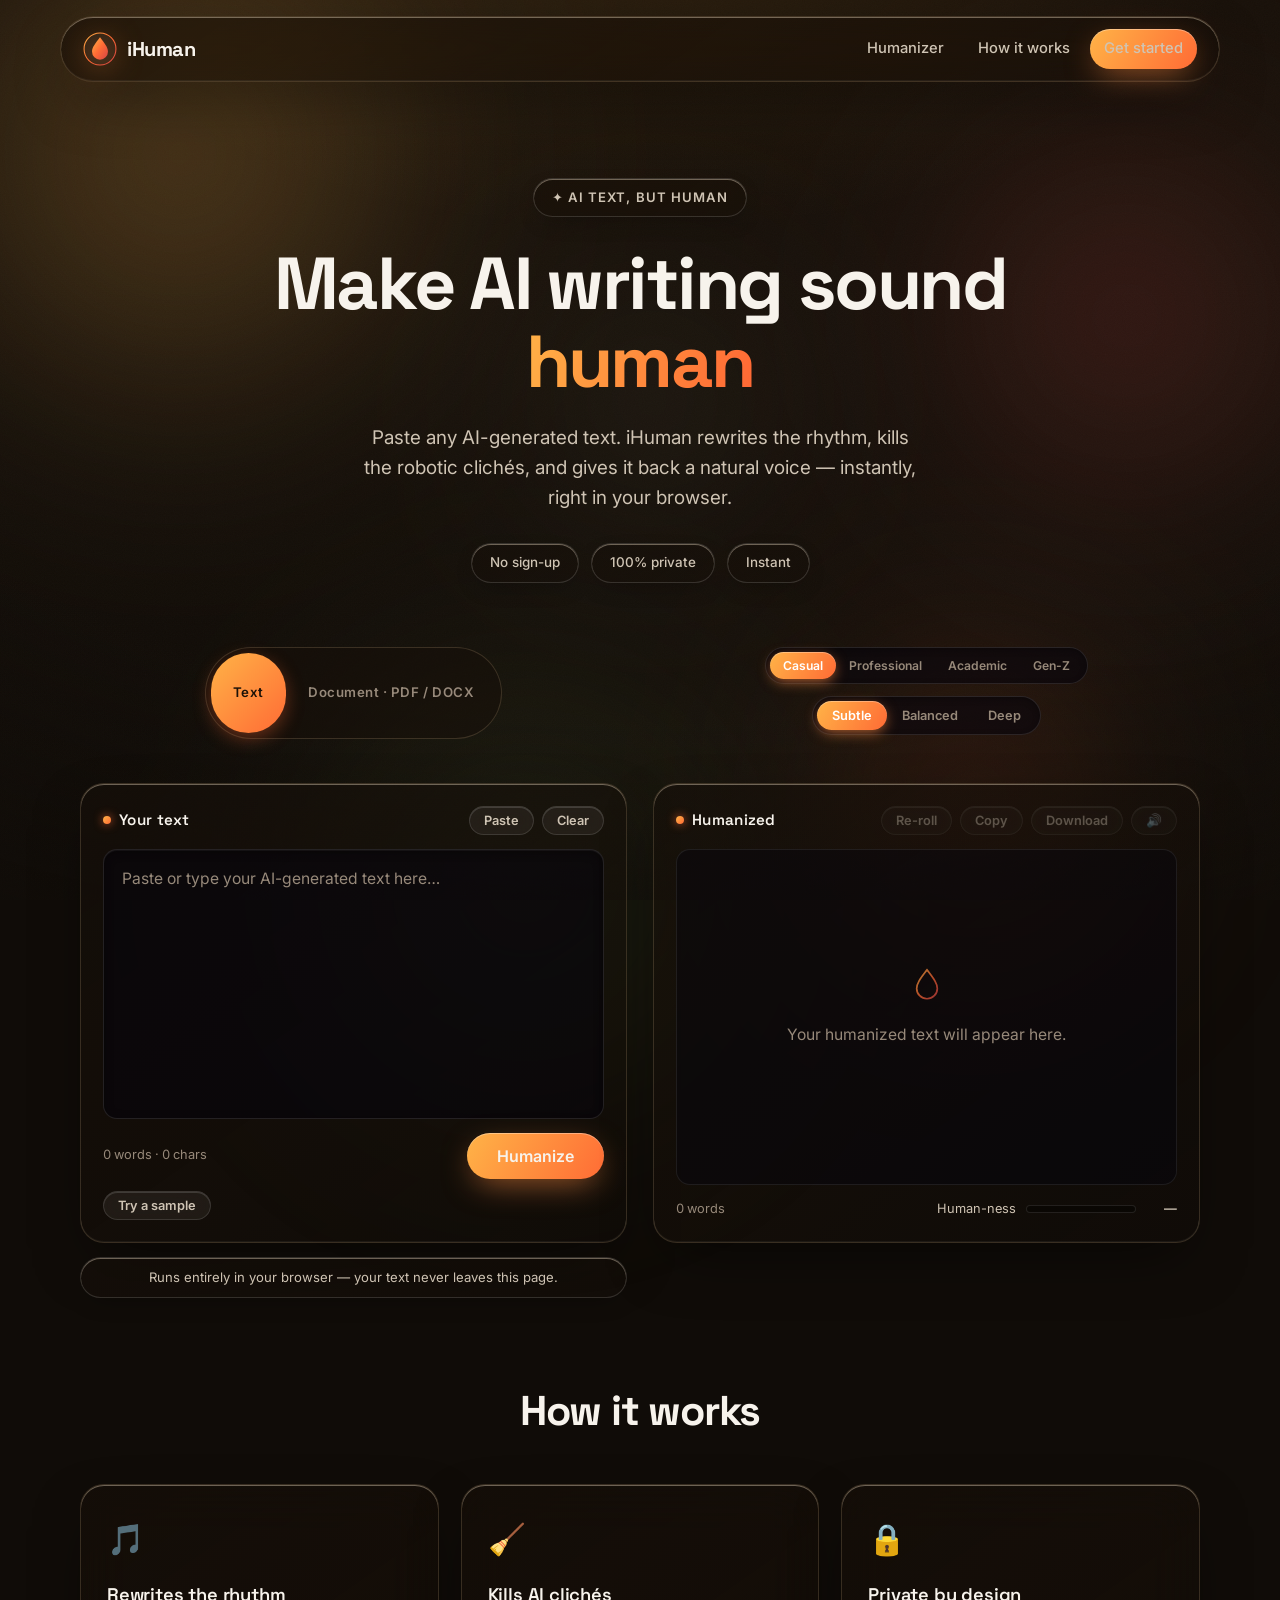
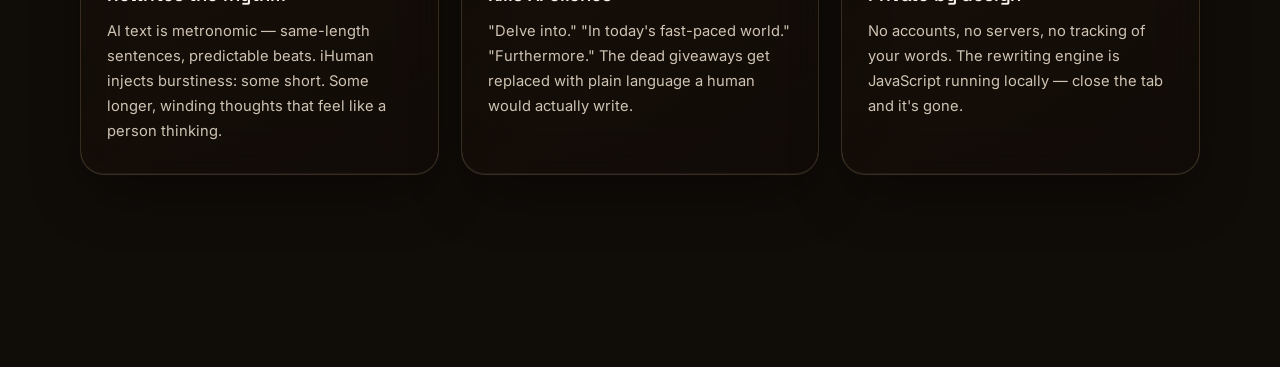
==== commit 8db849bb: "Add files via upload" ====
--- a/preview.html
+++ b/preview.html
@@ -5,29 +5,33 @@
   <meta name="viewport" content="width=device-width, initial-scale=1.0" />
   <title>iHuman — AI Text Humanizer</title>
   <meta name="description" content="Turn stiff AI writing into natural, human-sounding text. Free, instant, private — no sign-up, no API keys. Text never leaves your browser." />
-  <meta name="theme-color" content="#07060f" />
+  <meta name="theme-color" content="#100c08" />
   <link rel="preconnect" href="https://fonts.googleapis.com" />
   <link rel="preconnect" href="https://fonts.gstatic.com" crossorigin />
   <link href="https://fonts.googleapis.com/css2?family=Inter:wght@400;500;600&family=Space+Grotesk:wght@500;600;700&display=swap" rel="stylesheet" />
+  <script>document.documentElement.className += ' js';</script>
   <style>
 /* ============================================================
    iHuman — design system
    ============================================================ */
 
+/* author display rules must never defeat the hidden attribute */
+[hidden] { display: none !important; }
+
 :root {
-  --bg-0: #07060f;
-  --bg-1: #0b0a18;
-  --ink: #f2f1fa;
-  --ink-2: #b9b6cf;
-  --ink-3: #8a879f;
-  --violet: #7c5cff;
-  --pink: #ff6ec7;
-  --peach: #ff9d5c;
-  --cyan: #5ce1ff;
-  --glass-bg: rgba(255, 255, 255, .055);
-  --glass-bg-strong: rgba(255, 255, 255, .09);
-  --glass-brd: rgba(255, 255, 255, .14);
-  --glass-hi: rgba(255, 255, 255, .5);
+  --bg-0: #100c08;
+  --bg-1: #171009;
+  --ink: #f7f3ec;
+  --ink-2: #cfc4b4;
+  --ink-3: #97897a;
+  --gold: #ffb347;
+  --ember: #ff6b35;
+  --copper: #d64545;
+  --moss: #8db857;
+  --glass-bg: rgba(22, 15, 9, .5);
+  --glass-bg-strong: rgba(22, 15, 9, .62);
+  --glass-brd: rgba(255, 214, 165, .16);
+  --glass-hi: rgba(255, 236, 210, .38);
   --radius: 24px;
   --radius-sm: 14px;
   --ease-spring: cubic-bezier(.34, 1.56, .64, 1);
@@ -50,16 +54,16 @@
   -webkit-font-smoothing: antialiased;
 }
 
-::selection { background: rgba(124, 92, 255, .45); color: #fff; }
+::selection { background: rgba(255, 140, 66, .45); color: #fff; }
 
 :focus-visible {
-  outline: 2px solid var(--violet);
+  outline: 2px solid var(--gold);
   outline-offset: 3px;
   border-radius: 6px;
 }
 
 /* ============================================================
-   Live gradient background — drifting aurora blobs
+   Background — photographic image + legibility tint
    ============================================================ */
 
 .bg {
@@ -67,7 +71,7 @@
   inset: 0;
   z-index: -2;
   background:
-    radial-gradient(ellipse 80% 60% at 50% -10%, rgba(124, 92, 255, .12), transparent 60%),
+    radial-gradient(ellipse 80% 60% at 50% -10%, rgba(255, 179, 71, .1), transparent 60%),
     linear-gradient(180deg, var(--bg-1) 0%, var(--bg-0) 100%);
 }
 
@@ -75,69 +79,82 @@
   position: absolute;
   border-radius: 50%;
   filter: blur(90px);
-  opacity: .5;
+  opacity: .55;
   will-change: transform;
+  mix-blend-mode: screen;
 }
 
 .bg__blob--1 {
-  width: 55vw; height: 55vw;
-  left: -12vw; top: -14vw;
-  background: radial-gradient(circle, rgba(124, 92, 255, .55), transparent 65%);
-  animation: drift1 26s ease-in-out infinite alternate;
+  width: 56vw; height: 56vw;
+  left: -14vw; top: -16vw;
+  background: radial-gradient(circle, rgba(255, 179, 71, .5), transparent 65%);
+  animation: drift1 28s ease-in-out infinite alternate;
 }
 
 .bg__blob--2 {
-  width: 45vw; height: 45vw;
-  right: -10vw; top: 6vh;
-  background: radial-gradient(circle, rgba(255, 110, 199, .4), transparent 65%);
-  animation: drift2 32s ease-in-out infinite alternate;
+  width: 44vw; height: 44vw;
+  right: -10vw; top: 4vh;
+  background: radial-gradient(circle, rgba(214, 69, 69, .42), transparent 65%);
+  animation: drift2 34s ease-in-out infinite alternate;
 }
 
 .bg__blob--3 {
   width: 50vw; height: 50vw;
-  left: 18vw; bottom: -22vw;
-  background: radial-gradient(circle, rgba(92, 225, 255, .3), transparent 65%);
-  animation: drift3 38s ease-in-out infinite alternate;
+  left: 16vw; bottom: -24vw;
+  background: radial-gradient(circle, rgba(141, 184, 87, .26), transparent 65%);
+  animation: drift3 40s ease-in-out infinite alternate;
 }
 
 .bg__blob--4 {
-  width: 34vw; height: 34vw;
-  right: 8vw; bottom: -8vw;
-  background: radial-gradient(circle, rgba(255, 157, 92, .32), transparent 65%);
-  animation: drift4 29s ease-in-out infinite alternate;
+  width: 36vw; height: 36vw;
+  right: 6vw; bottom: -10vw;
+  background: radial-gradient(circle, rgba(255, 107, 53, .4), transparent 65%);
+  animation: drift4 30s ease-in-out infinite alternate;
+}
+
+.bg__blob--5 {
+  width: 26vw; height: 26vw;
+  left: 38vw; top: 26vh;
+  background: radial-gradient(circle, rgba(255, 214, 165, .2), transparent 65%);
+  animation: drift5 24s ease-in-out infinite alternate;
 }
 
 @keyframes drift1 {
-  0%   { transform: translate(0, 0) scale(1); }
-  50%  { transform: translate(9vw, 7vh) scale(1.15); }
-  100% { transform: translate(-4vw, 12vh) scale(.95); }
+  0%   { translate: 0 0; scale: 1; }
+  50%  { translate: 9vw 7vh; scale: 1.15; }
+  100% { translate: -4vw 12vh; scale: .95; }
 }
 @keyframes drift2 {
-  0%   { transform: translate(0, 0) scale(1); }
-  50%  { transform: translate(-8vw, 10vh) scale(1.1); }
-  100% { transform: translate(5vw, -6vh) scale(1.2); }
+  0%   { translate: 0 0; scale: 1; }
+  50%  { translate: -8vw 10vh; scale: 1.1; }
+  100% { translate: 5vw -6vh; scale: 1.2; }
 }
 @keyframes drift3 {
-  0%   { transform: translate(0, 0) scale(1); }
-  50%  { transform: translate(10vw, -9vh) scale(1.18); }
-  100% { transform: translate(-8vw, -4vh) scale(.9); }
+  0%   { translate: 0 0; scale: 1; }
+  50%  { translate: 10vw -9vh; scale: 1.18; }
+  100% { translate: -8vw -4vh; scale: .9; }
 }
 @keyframes drift4 {
-  0%   { transform: translate(0, 0) scale(1) rotate(0deg); }
-  100% { transform: translate(-6vw, -10vh) scale(1.12) rotate(30deg); }
+  0%   { translate: 0 0; scale: 1; rotate: 0deg; }
+  100% { translate: -6vw -10vh; scale: 1.12; rotate: 30deg; }
+}
+@keyframes drift5 {
+  0%   { translate: 0 0; scale: .9; opacity: .3; }
+  50%  { translate: -7vw 6vh; scale: 1.25; opacity: .5; }
+  100% { translate: 6vw -5vh; scale: 1; opacity: .35; }
+}
+
+.bg__vignette {
+  position: absolute;
+  inset: 0;
+  background: radial-gradient(ellipse 120% 90% at 50% 30%, transparent 55%, rgba(16, 12, 8, .78) 100%);
 }
 
 .bg__grain {
   position: absolute;
   inset: 0;
-  opacity: .05;
+  opacity: .04;
   background-image: url("data:image/svg+xml,%3Csvg xmlns='http://www.w3.org/2000/svg' width='160' height='160'%3E%3Cfilter id='n'%3E%3CfeTurbulence type='fractalNoise' baseFrequency='.9' numOctaves='2'/%3E%3C/filter%3E%3Crect width='160' height='160' filter='url(%23n)' opacity='.6'/%3E%3C/svg%3E");
-}
-
-.bg__vignette {
-  position: absolute;
-  inset: 0;
-  background: radial-gradient(ellipse 120% 90% at 50% 30%, transparent 55%, rgba(7, 6, 15, .75) 100%);
 }
 
 /* ============================================================
@@ -145,9 +162,9 @@
    ============================================================ */
 
 .glass {
-  background: linear-gradient(145deg, var(--glass-bg-strong), var(--glass-bg) 55%, rgba(255, 255, 255, .03));
-  backdrop-filter: blur(22px) saturate(160%);
-  -webkit-backdrop-filter: blur(22px) saturate(160%);
+  background: linear-gradient(145deg, var(--glass-bg-strong), var(--glass-bg) 55%, rgba(16, 12, 8, .42));
+  backdrop-filter: blur(26px) saturate(135%) brightness(1.04);
+  -webkit-backdrop-filter: blur(26px) saturate(135%) brightness(1.04);
   border: 1px solid var(--glass-brd);
   border-radius: var(--radius);
   box-shadow:
@@ -171,9 +188,9 @@
 .glass:hover::after { opacity: 1; }
 
 .glass-pill {
-  background: linear-gradient(145deg, rgba(255, 255, 255, .1), rgba(255, 255, 255, .04));
-  backdrop-filter: blur(14px) saturate(150%);
-  -webkit-backdrop-filter: blur(14px) saturate(150%);
+  background: linear-gradient(145deg, rgba(22, 15, 9, .6), rgba(22, 15, 9, .45));
+  backdrop-filter: blur(16px) saturate(140%);
+  -webkit-backdrop-filter: blur(16px) saturate(140%);
   border: 1px solid rgba(255, 255, 255, .14);
   border-radius: 999px;
   box-shadow: inset 0 1px 0 var(--glass-hi), 0 8px 24px -10px rgba(0, 0, 0, .4);
@@ -208,7 +225,7 @@
 .brand__mark {
   width: 34px;
   height: 34px;
-  filter: drop-shadow(0 4px 14px rgba(124, 92, 255, .5));
+  filter: drop-shadow(0 4px 14px rgba(255, 140, 66, .5));
   transition: transform .5s var(--ease-spring);
 }
 
@@ -267,11 +284,11 @@
 .btn:disabled { opacity: .38; cursor: not-allowed; }
 
 .btn--primary {
-  background: linear-gradient(120deg, var(--violet), var(--pink) 55%, var(--peach));
+  background: linear-gradient(120deg, var(--gold), var(--ember) 55%, var(--copper));
   background-size: 200% 100%;
   padding: 13px 30px;
   font-size: 1rem;
-  box-shadow: 0 10px 32px -8px rgba(124, 92, 255, .65), inset 0 1px 0 rgba(255, 255, 255, .35);
+  box-shadow: 0 10px 32px -8px rgba(255, 140, 66, .65), inset 0 1px 0 rgba(255, 255, 255, .35);
   animation: gradShift 7s ease infinite;
 }
 
@@ -282,7 +299,7 @@
 
 .btn--primary:hover:not(:disabled) {
   transform: translateY(-2px) scale(1.02);
-  box-shadow: 0 16px 44px -8px rgba(124, 92, 255, .8), inset 0 1px 0 rgba(255, 255, 255, .35);
+  box-shadow: 0 16px 44px -8px rgba(255, 140, 66, .8), inset 0 1px 0 rgba(255, 255, 255, .35);
 }
 
 .btn--primary:active:not(:disabled) { transform: translateY(0) scale(.98); }
@@ -355,14 +372,54 @@
   margin-bottom: 22px;
 }
 
+@property --glow-a {
+  syntax: '<number>';
+  initial-value: 0;
+  inherits: false;
+}
+
 .grad-text {
-  background: linear-gradient(110deg, var(--violet), var(--pink) 40%, var(--peach) 75%, var(--cyan));
-  background-size: 250% 100%;
+  position: relative;
+  background:
+    radial-gradient(
+      150px circle at var(--glow-x, 50%) var(--glow-y, 40%),
+      rgba(255, 232, 185, calc(.95 * var(--glow-a))),
+      rgba(255, 178, 92, calc(.55 * var(--glow-a))) 45%,
+      transparent 72%
+    ),
+    linear-gradient(110deg, var(--gold), var(--ember) 40%, var(--copper) 75%, var(--moss));
+  background-size: 100% 100%, 250% 100%;
   -webkit-background-clip: text;
   background-clip: text;
   color: transparent;
   animation: gradText 6s ease-in-out infinite;
-}
+  transition: --glow-a .45s ease;
+}
+
+.hero__title.is-lit .grad-text { --glow-a: 1; }
+
+/* soft halo behind the whole headline */
+
+.hero__title {
+  position: relative;
+}
+
+.hero__title::before {
+  content: "";
+  position: absolute;
+  inset: -24% -10%;
+  background: radial-gradient(
+    220px circle at var(--halo-x, 50%) var(--halo-y, 50%),
+    rgba(255, 170, 80, .16),
+    transparent 70%
+  );
+  filter: blur(12px);
+  opacity: 0;
+  transition: opacity .45s ease;
+  pointer-events: none;
+}
+
+.hero__title.is-lit::before { opacity: 1; }
 
 @keyframes gradText {
   0%, 100% { background-position: 0% 50%; }
@@ -446,8 +503,8 @@
   content: "";
   width: 8px; height: 8px;
   border-radius: 50%;
-  background: linear-gradient(135deg, var(--violet), var(--pink));
-  box-shadow: 0 0 10px rgba(255, 110, 199, .8);
+  background: linear-gradient(135deg, var(--gold), var(--ember));
+  box-shadow: 0 0 10px rgba(255, 107, 53, .8);
 }
 
 .pane__actions { display: flex; gap: 8px; flex-wrap: wrap; }
@@ -472,7 +529,7 @@
   width: 100%;
   resize: none;
   border-radius: var(--radius-sm);
-  background: rgba(0, 0, 0, .28);
+  background: rgba(6, 5, 14, .55);
   border: 1px solid rgba(255, 255, 255, .1);
   box-shadow: inset 0 2px 10px rgba(0, 0, 0, .35), inset 0 1px 0 rgba(255, 255, 255, .06);
   color: var(--ink);
@@ -487,11 +544,11 @@
 
 .textarea:focus {
   outline: none;
-  border-color: rgba(124, 92, 255, .55);
+  border-color: rgba(255, 140, 66, .55);
   box-shadow:
     inset 0 2px 10px rgba(0, 0, 0, .35),
-    0 0 0 4px rgba(124, 92, 255, .16),
-    0 0 24px -4px rgba(124, 92, 255, .45);
+    0 0 0 4px rgba(255, 140, 66, .16),
+    0 0 24px -4px rgba(255, 140, 66, .45);
 }
 
 .controls {
@@ -506,7 +563,7 @@
 .seg {
   display: flex;
   position: relative;
-  background: rgba(0, 0, 0, .3);
+  background: rgba(6, 5, 14, .55);
   border: 1px solid rgba(255, 255, 255, .1);
   border-radius: 999px;
   padding: 4px;
@@ -534,8 +591,8 @@
   position: absolute;
   top: 4px; bottom: 4px;
   border-radius: 999px;
-  background: linear-gradient(120deg, var(--violet), var(--pink));
-  box-shadow: 0 4px 14px -2px rgba(124, 92, 255, .7), inset 0 1px 0 rgba(255, 255, 255, .3);
+  background: linear-gradient(120deg, var(--gold), var(--ember));
+  box-shadow: 0 4px 14px -2px rgba(255, 140, 66, .7), inset 0 1px 0 rgba(255, 255, 255, .3);
   transition: left .45s var(--ease-spring), width .45s var(--ease-spring);
 }
 
@@ -570,9 +627,11 @@
 
 .hint {
   text-align: center;
-  color: var(--ink-3);
+  color: var(--ink-2);
   font-size: .82rem;
   margin-top: 14px;
+  padding: 9px 18px;
+  align-self: center;
 }
 
 /* Output pane */
@@ -580,7 +639,7 @@
 .output {
   flex: 1;
   border-radius: var(--radius-sm);
-  background: rgba(0, 0, 0, .22);
+  background: rgba(6, 5, 14, .45);
   border: 1px solid rgba(255, 255, 255, .08);
   padding: 16px 18px;
   overflow-y: auto;
@@ -646,9 +705,9 @@
   height: 100%;
   width: 0%;
   border-radius: inherit;
-  background: linear-gradient(90deg, var(--violet), var(--pink), var(--peach));
+  background: linear-gradient(90deg, var(--gold), var(--ember), var(--copper));
   transition: width 1.1s var(--ease-out);
-  box-shadow: 0 0 12px rgba(255, 110, 199, .6);
+  box-shadow: 0 0 12px rgba(255, 107, 53, .6);
 }
 
 .meter__value { font-variant-numeric: tabular-nums; font-weight: 600; min-width: 2.4em; text-align: right; }
@@ -750,9 +809,9 @@
 }
 
 .toast {
-  background: linear-gradient(145deg, rgba(255, 255, 255, .12), rgba(255, 255, 255, .06));
-  backdrop-filter: blur(18px) saturate(160%);
-  -webkit-backdrop-filter: blur(18px) saturate(160%);
+  background: linear-gradient(145deg, rgba(22, 15, 9, .8), rgba(22, 15, 9, .64));
+  backdrop-filter: blur(20px) saturate(150%);
+  -webkit-backdrop-filter: blur(20px) saturate(150%);
   border: 1px solid rgba(255, 255, 255, .18);
   box-shadow: inset 0 1px 0 var(--glass-hi), 0 14px 40px -10px rgba(0, 0, 0, .6);
   border-radius: 999px;
@@ -776,6 +835,58 @@
    Reveal on load
    ============================================================ */
 
+/* ============================================================
+   Scroll animations
+   ============================================================ */
+
+/* progress bar */
+
+.scroll-progress {
+  position: fixed;
+  top: 0;
+  left: 0;
+  height: 3px;
+  width: 100%;
+  z-index: 90;
+  background: linear-gradient(90deg, var(--gold), var(--ember), var(--copper));
+  transform-origin: 0 50%;
+  transform: scaleX(0);
+  box-shadow: 0 0 12px rgba(255, 140, 66, .55);
+  pointer-events: none;
+}
+
+/* scroll-triggered reveals (JS adds .is-visible; no-JS stays visible) */
+
+html.js .scroll-reveal {
+  opacity: 0;
+  translate: 0 34px;
+  filter: blur(6px);
+  transition:
+    opacity .85s var(--ease-out) var(--d, 0s),
+    translate .85s var(--ease-out) var(--d, 0s),
+    filter .85s var(--ease-out) var(--d, 0s);
+  will-change: opacity, translate, filter;
+}
+
+html.js .scroll-reveal.is-visible {
+  opacity: 1;
+  translate: 0 0;
+  filter: blur(0);
+}
+
+/* nav deepens once the page scrolls */
+
+.nav.is-scrolled {
+  background: linear-gradient(145deg, rgba(22, 15, 9, .78), rgba(22, 15, 9, .6));
+  box-shadow:
+    0 18px 44px -14px rgba(0, 0, 0, .65),
+    inset 0 1px 0 var(--glass-hi);
+}
+
+/* ============================================================
+   Reveal on load
+   ============================================================ */
+
 .reveal {
   opacity: 0;
   transform: translateY(26px);
@@ -785,6 +896,217 @@
 
 @keyframes revealIn {
   to { opacity: 1; transform: translateY(0); }
+}
+
+/* ============================================================
+   Studio tabs (Text | Document)
+   ============================================================ */
+
+.tabs {
+  position: relative;
+  display: flex;
+  width: max-content;
+  max-width: calc(100% - 40px);
+  margin: 0 auto 18px;
+  padding: 5px;
+  border-radius: 999px;
+  background: var(--glass-bg);
+  border: 1px solid var(--glass-brd);
+  box-shadow: var(--glass-shadow);
+}
+
+.tabs__btn {
+  position: relative;
+  z-index: 1;
+  border: 0;
+  background: none;
+  color: var(--ink-3);
+  font: 600 0.83rem/1 var(--font-body);
+  letter-spacing: .04em;
+  padding: 11px 22px;
+  border-radius: 999px;
+  cursor: pointer;
+  transition: color .25s ease;
+  white-space: nowrap;
+}
+
+.tabs__btn:hover { color: var(--ink-2); }
+.tabs__btn.is-active { color: var(--ink); }
+
+.tabs__glider {
+  position: absolute;
+  top: 5px;
+  bottom: 5px;
+  left: 5px;
+  width: 60px;
+  border-radius: 999px;
+  background: linear-gradient(135deg, var(--gold), var(--ember));
+  box-shadow: 0 6px 18px rgba(255, 107, 53, .35);
+  transition: transform .38s cubic-bezier(.34, 1.56, .64, 1), width .38s cubic-bezier(.34, 1.56, .64, 1);
+  pointer-events: none;
+}
+
+.tabs__btn.is-active { color: #1c1208; }
+
+/* shared control bar above both studio columns */
+.studio__controls {
+  display: flex;
+  flex-wrap: wrap;
+  justify-content: center;
+  gap: 12px 18px;
+  margin: 0 auto 22px;
+}
+
+/* ============================================================
+   Document tab: dropzone, file card, extraction report, progress
+   ============================================================ */
+
+.dropzone {
+  display: flex;
+  flex-direction: column;
+  align-items: center;
+  justify-content: center;
+  gap: 8px;
+  flex: 1;
+  min-height: 250px;
+  padding: 30px 24px;
+  border: 1.5px dashed var(--glass-brd);
+  border-radius: var(--radius);
+  background: rgba(255, 255, 255, .02);
+  cursor: pointer;
+  text-align: center;
+  transition: border-color .25s ease, background .25s ease, box-shadow .25s ease;
+}
+
+.dropzone:hover, .dropzone:focus-visible, .dropzone.is-over {
+  border-color: var(--ember);
+  background: rgba(255, 107, 53, .05);
+  box-shadow: 0 0 0 4px rgba(255, 107, 53, .08);
+  outline: none;
+}
+
+.dropzone__icon { width: 44px; height: 44px; color: var(--gold); }
+
+.dropzone__title {
+  font: 600 1.02rem/1.3 var(--font-display);
+  color: var(--ink);
+  margin: 4px 0 0;
+}
+
+.dropzone__sub {
+  font: 400 0.82rem/1.5 var(--font-body);
+  color: var(--ink-3);
+  margin: 0;
+}
+
+.dropzone__link { color: var(--gold); font-weight: 600; }
+.dropzone.has-file { display: none; }
+
+.filecard {
+  display: flex;
+  align-items: center;
+  gap: 14px;
+  padding: 14px 16px;
+  border-radius: calc(var(--radius) - 4px);
+  background: var(--glass-bg-strong);
+  border: 1px solid var(--glass-brd);
+}
+
+.filecard__icon { font-size: 1.5rem; }
+
+.filecard__meta {
+  display: flex;
+  flex-direction: column;
+  gap: 3px;
+  min-width: 0;
+  flex: 1;
+}
+
+.filecard__name {
+  font: 600 0.9rem/1.3 var(--font-body);
+  color: var(--ink);
+  overflow: hidden;
+  text-overflow: ellipsis;
+  white-space: nowrap;
+}
+
+.filecard__info { font: 400 0.78rem/1.3 var(--font-body); color: var(--ink-3); }
+
+.extract {
+  display: grid;
+  grid-template-columns: 1fr 1fr;
+  gap: 8px;
+  margin-top: 14px;
+}
+
+.extract__row {
+  display: flex;
+  justify-content: space-between;
+  align-items: center;
+  gap: 10px;
+  padding: 9px 13px;
+  border-radius: 10px;
+  background: rgba(255, 255, 255, .03);
+  border: 1px solid rgba(255, 255, 255, .06);
+  font: 500 0.8rem/1.3 var(--font-body);
+  color: var(--ink-3);
+}
+
+.extract__row b { color: var(--ink); font-weight: 600; }
+
+.progress {
+  height: 6px;
+  border-radius: 999px;
+  background: rgba(255, 255, 255, .07);
+  overflow: hidden;
+  margin-top: 14px;
+}
+
+.progress__fill {
+  height: 100%;
+  width: 0%;
+  border-radius: 999px;
+  background: linear-gradient(90deg, var(--gold), var(--ember), var(--copper));
+  box-shadow: 0 0 12px rgba(255, 107, 53, .45);
+  transition: width .3s ease;
+}
+
+/* document output preview */
+.docpreview {
+  flex: 1;
+  overflow-y: auto;
+  min-height: 240px;
+  max-height: 560px;
+  padding: 4px 2px;
+  font: 400 0.94rem/1.75 var(--font-body);
+  color: var(--ink-2);
+  scrollbar-width: thin;
+}
+
+.docpreview h3 {
+  font: 600 1.06rem/1.4 var(--font-display);
+  color: var(--ink);
+  margin: 18px 0 8px;
+}
+
+.docpreview h3:first-child { margin-top: 4px; }
+
+.docpreview p { margin: 0 0 14px; }
+
+.docpreview__page {
+  display: inline-block;
+  font: 500 0.7rem/1 var(--font-body);
+  letter-spacing: .08em;
+  text-transform: uppercase;
+  color: var(--ink-3);
+  margin: 0 0 8px;
+}
+
+.docpreview.is-typing { animation: fadeUp .5s ease both; }
+
+@keyframes fadeUp {
+  from { opacity: 0; transform: translateY(10px); }
+  to { opacity: 1; transform: none; }
 }
 
 /* ============================================================
@@ -804,6 +1126,9 @@
   .seg { flex: 1; justify-content: space-between; }
   .seg__btn { padding: 7px 10px; flex: 1; }
   .pane { padding: 16px; }
+  .tabs__btn { padding: 10px 13px; font-size: .76rem; }
+  .studio__controls { gap: 10px; }
+  .extract { grid-template-columns: 1fr; }
 }
 
 /* ============================================================
@@ -818,10 +1143,12 @@
   }
   html { scroll-behavior: auto; }
   .reveal { opacity: 1; transform: none; }
+  html.js .scroll-reveal { opacity: 1; translate: 0 0; filter: none; transition: none; }
+  .scroll-progress { display: none; }
 }
 
 </style>
-  <link rel="icon" type="image/svg+xml" href="data:image/svg+xml,%3Csvg xmlns='http://www.w3.org/2000/svg' viewBox='0 0 64 64'%3E%3Cdefs%3E%3ClinearGradient id='g' x1='0' y1='0' x2='1' y2='1'%3E%3Cstop offset='0' stop-color='%237c5cff'/%3E%3Cstop offset='.5' stop-color='%23ff6ec7'/%3E%3Cstop offset='1' stop-color='%23ff9d5c'/%3E%3C/linearGradient%3E%3C/defs%3E%3Ccircle cx='32' cy='32' r='30' fill='%230b0a18'/%3E%3Cpath d='M32 10c9 12 15 19 15 27a15 15 0 0 1-30 0c0-8 6-15 15-27z' fill='url(%23g)'/%3E%3C/svg%3E" />
+  <link rel="icon" type="image/svg+xml" href="data:image/svg+xml,%3Csvg xmlns='http://www.w3.org/2000/svg' viewBox='0 0 64 64'%3E%3Cdefs%3E%3ClinearGradient id='g' x1='0' y1='0' x2='1' y2='1'%3E%3Cstop offset='0' stop-color='%23ffb347'/%3E%3Cstop offset='.5' stop-color='%23ff6b35'/%3E%3Cstop offset='1' stop-color='%23d64545'/%3E%3C/linearGradient%3E%3C/defs%3E%3Ccircle cx='32' cy='32' r='30' fill='%23140f0a'/%3E%3Cpath d='M32 10c9 12 15 19 15 27a15 15 0 0 1-30 0c0-8 6-15 15-27z' fill='url(%23g)'/%3E%3C/svg%3E" />
   <meta property="og:title" content="iHuman — AI Text Humanizer" />
   <meta property="og:description" content="Turn stiff AI writing into natural, human-sounding text. Free, instant, private." />
   <meta property="og:type" content="website" />
@@ -832,18 +1159,21 @@
     <div class="bg__blob bg__blob--2"></div>
     <div class="bg__blob bg__blob--3"></div>
     <div class="bg__blob bg__blob--4"></div>
+    <div class="bg__blob bg__blob--5"></div>
     <div class="bg__grain"></div>
     <div class="bg__vignette"></div>
   </div>
+
+  <div class="scroll-progress" aria-hidden="true"></div>
 
   <header class="nav glass reveal">
     <a class="brand" href="#top" aria-label="iHuman home">
       <svg class="brand__mark" viewBox="0 0 64 64" aria-hidden="true">
         <defs>
           <linearGradient id="logoGrad" x1="0" y1="0" x2="1" y2="1">
-            <stop offset="0" stop-color="#7c5cff"/>
-            <stop offset=".5" stop-color="#ff6ec7"/>
-            <stop offset="1" stop-color="#ff9d5c"/>
+            <stop offset="0" stop-color="#ffb347"/>
+            <stop offset=".5" stop-color="#ff6b35"/>
+            <stop offset="1" stop-color="#d64545"/>
           </linearGradient>
         </defs>
         <circle cx="32" cy="32" r="30" fill="rgba(255,255,255,.04)" stroke="url(#logoGrad)" stroke-width="2"/>
@@ -870,8 +1200,30 @@
       </div>
     </section>
 
-    <section id="studio" class="studio reveal" style="--d:.36s">
-      <div class="studio__col">
+    <section id="studio" class="studio">
+      <div class="tabs" role="tablist" aria-label="What are you humanizing?">
+        <button class="tabs__btn is-active" data-tab="text" role="tab" aria-selected="true" type="button">Text</button>
+        <button class="tabs__btn" data-tab="doc" role="tab" aria-selected="false" type="button">Document · PDF / DOCX</button>
+        <span class="tabs__glider" aria-hidden="true"></span>
+      </div>
+
+      <div class="studio__controls scroll-reveal">
+        <div class="seg seg--voice" role="group" aria-label="Style">
+          <button class="seg__btn is-active" data-style="casual" type="button">Casual</button>
+          <button class="seg__btn" data-style="professional" type="button">Professional</button>
+          <button class="seg__btn" data-style="academic" type="button">Academic</button>
+          <button class="seg__btn" data-style="genz" type="button">Gen-Z</button>
+          <span class="seg__glider" aria-hidden="true"></span>
+        </div>
+        <div class="seg" role="group" aria-label="Intensity">
+          <button class="seg__btn is-active" data-mode="subtle" type="button">Subtle</button>
+          <button class="seg__btn" data-mode="balanced" type="button">Balanced</button>
+          <button class="seg__btn" data-mode="deep" type="button">Deep</button>
+          <span class="seg__glider" aria-hidden="true"></span>
+        </div>
+      </div>
+
+      <div class="studio__col scroll-reveal studio__col--text-in">
         <div class="pane glass">
           <div class="pane__head">
             <span class="pane__label">Your text</span>
@@ -881,34 +1233,57 @@
             </div>
           </div>
           <textarea id="inputText" class="textarea" placeholder="Paste or type your AI-generated text here…" spellcheck="false"></textarea>
-          <div class="voice-row">
-            <span class="voice-row__label">Voice</span>
-            <div class="seg seg--voice" role="group" aria-label="Style">
-              <button class="seg__btn is-active" data-style="casual" type="button">Casual</button>
-              <button class="seg__btn" data-style="professional" type="button">Professional</button>
-              <button class="seg__btn" data-style="academic" type="button">Academic</button>
-              <button class="seg__btn" data-style="genz" type="button">Gen-Z</button>
-              <span class="seg__glider" aria-hidden="true"></span>
-            </div>
-          </div>
           <div class="pane__foot">
             <span class="meta" id="inputStats">0 words · 0 chars</span>
             <div class="controls">
-              <div class="seg" role="group" aria-label="Intensity">
-                <button class="seg__btn is-active" data-mode="subtle" type="button">Subtle</button>
-                <button class="seg__btn" data-mode="balanced" type="button">Balanced</button>
-                <button class="seg__btn" data-mode="deep" type="button">Deep</button>
-                <span class="seg__glider" aria-hidden="true"></span>
-              </div>
               <button class="btn btn--primary" id="humanizeBtn" type="button"><span class="btn__label">Humanize</span></button>
             </div>
           </div>
           <button class="btn btn--ghost btn--xs sample-btn" id="sampleBtn" type="button" title="Load sample AI text">Try a sample</button>
         </div>
-        <p class="hint">Runs entirely in your browser — your text never leaves this page.</p>
+        <p class="hint glass-pill">Runs entirely in your browser — your text never leaves this page.</p>
       </div>
 
-      <div class="studio__col">
+      <div class="studio__col scroll-reveal studio__col--doc-in" hidden>
+        <div class="pane glass">
+          <div class="pane__head">
+            <span class="pane__label">Document</span>
+            <div class="pane__actions">
+              <button class="btn btn--ghost btn--xs" id="docClearBtn" type="button" disabled>Clear</button>
+            </div>
+          </div>
+          <div class="dropzone" id="dropzone" role="button" tabindex="0" aria-label="Upload a PDF or DOCX file">
+            <svg viewBox="0 0 24 24" class="dropzone__icon" aria-hidden="true"><path d="M14 2H6a2 2 0 0 0-2 2v16a2 2 0 0 0 2 2h12a2 2 0 0 0 2-2V8z" fill="none" stroke="currentColor" stroke-width="1.6"/><path d="M14 2v6h6" fill="none" stroke="currentColor" stroke-width="1.6"/><path d="M12 18v-6m0 0-2.5 2.5M12 12l2.5 2.5" fill="none" stroke="currentColor" stroke-width="1.6" stroke-linecap="round"/></svg>
+            <p class="dropzone__title">Drop a PDF or DOCX here</p>
+            <p class="dropzone__sub">or <span class="dropzone__link">browse files</span> · up to 15 MB · parsed locally, never uploaded</p>
+            <input type="file" id="fileInput" accept=".pdf,.docx" hidden />
+          </div>
+          <div class="filecard" id="fileCard" hidden>
+            <div class="filecard__icon" aria-hidden="true">📄</div>
+            <div class="filecard__meta">
+              <span class="filecard__name" id="fileName"></span>
+              <span class="filecard__info" id="fileInfo"></span>
+            </div>
+            <button class="btn btn--ghost btn--xs" id="fileRemoveBtn" type="button">Remove</button>
+          </div>
+          <div class="extract" id="extractReport" hidden>
+            <div class="extract__row"><span>Pages</span><b id="xPages">—</b></div>
+            <div class="extract__row"><span>Headings detected</span><b id="xHeadings">—</b></div>
+            <div class="extract__row"><span>Paragraphs</span><b id="xParas">—</b></div>
+            <div class="extract__row"><span>Words</span><b id="xWords">—</b></div>
+          </div>
+          <div class="progress" id="docProgress" hidden><div class="progress__fill" id="docProgressFill"></div></div>
+          <div class="pane__foot">
+            <span class="meta" id="docStatus">No file loaded</span>
+            <div class="controls">
+              <button class="btn btn--primary" id="docHumanizeBtn" type="button" disabled><span class="btn__label">Humanize document</span></button>
+            </div>
+          </div>
+        </div>
+        <p class="hint glass-pill">Your file is parsed and rewritten entirely on this device.</p>
+      </div>
+
+      <div class="studio__col scroll-reveal studio__col--text-out" style="--d:.14s">
         <div class="pane glass pane--out">
           <div class="pane__head">
             <span class="pane__label">Humanized</span>
@@ -935,22 +1310,48 @@
           </div>
         </div>
       </div>
+
+      <div class="studio__col scroll-reveal studio__col--doc-out" style="--d:.14s" hidden>
+        <div class="pane glass pane--out">
+          <div class="pane__head">
+            <span class="pane__label">Humanized document</span>
+            <div class="pane__actions">
+              <button class="btn btn--ghost btn--xs" id="docPdfBtn" type="button" disabled>PDF ↓</button>
+              <button class="btn btn--ghost btn--xs" id="docDocxBtn" type="button" disabled>DOCX ↓</button>
+            </div>
+          </div>
+          <div class="docpreview" id="docPreview" aria-live="polite">
+            <div class="output__empty">
+              <svg viewBox="0 0 64 64" class="output__icon" aria-hidden="true"><path d="M32 10c9 12 15 19 15 27a15 15 0 0 1-30 0c0-8 6-15 15-27z"/></svg>
+              <p>Upload a document, then humanize it.</p>
+            </div>
+          </div>
+          <div class="pane__foot">
+            <span class="meta" id="docOutStats">—</span>
+            <div class="meter" id="docMeter" title="Estimated human-ness">
+              <span class="meter__label">Human-ness</span>
+              <div class="meter__track"><div class="meter__fill" id="docMeterFill"></div></div>
+              <span class="meter__value" id="docMeterValue">—</span>
+            </div>
+          </div>
+        </div>
+      </div>
     </section>
 
     <section id="how" class="how">
-      <h2 class="how__title reveal">How it works</h2>
+      <h2 class="how__title scroll-reveal">How it works</h2>
       <div class="cards">
-        <article class="card glass reveal" style="--d:.05s">
+        <article class="card glass scroll-reveal" style="--d:.05s">
           <div class="card__icon">🎵</div>
           <h3>Rewrites the rhythm</h3>
           <p>AI text is metronomic — same-length sentences, predictable beats. iHuman injects burstiness: some short. Some longer, winding thoughts that feel like a person thinking.</p>
         </article>
-        <article class="card glass reveal" style="--d:.15s">
+        <article class="card glass scroll-reveal" style="--d:.15s">
           <div class="card__icon">🧹</div>
           <h3>Kills AI clichés</h3>
           <p>"Delve into." "In today's fast-paced world." "Furthermore." The dead giveaways get replaced with plain language a human would actually write.</p>
         </article>
-        <article class="card glass reveal" style="--d:.25s">
+        <article class="card glass scroll-reveal" style="--d:.25s">
           <div class="card__icon">🔒</div>
           <h3>Private by design</h3>
           <p>No accounts, no servers, no tracking of your words. The rewriting engine is JavaScript running locally — close the tab and it's gone.</p>
@@ -959,9 +1360,9 @@
     </section>
   </main>
 
-  <footer class="footer glass reveal">
+  <footer class="footer glass scroll-reveal">
     <div class="footer__brand">
-      <svg class="brand__mark brand__mark--sm" viewBox="0 0 64 64" aria-hidden="true"><circle cx="32" cy="32" r="30" fill="rgba(255,255,255,.04)"/><path d="M32 10c9 12 15 19 15 27a15 15 0 0 1-30 0c0-8 6-15 15-27z" fill="url(#logoGrad)"/></svg>
+      <svg class="brand__mark brand__mark--sm" viewBox="0 0 64 64" aria-hidden="true"><circle cx="32" cy="32" r="30" fill="rgba(255,255,255,.04)"/><path d="M32 10c9 12 15 19 15 27a15 15 0 0 1-30 0c0-8 6-15 15-27z" fill="#ff6b35"/></svg>
       <span>iHuman</span>
     </div>
     <p class="footer__note">Human-sounding text, minus the robot. © 2026 iHuman</p>
@@ -972,7 +1373,7 @@
 
   <script>
 /* ============================================================
-   iHuman — offline humanization engine v2
+   iHuman — offline humanization engine v3 (12-stage pipeline)
    ============================================================
    1. Structure-aware rewrites: passive->active (past tense),
       "there are" extraction, discourse-marker demotion,
@@ -1713,8 +2114,8 @@
 
   /* --- 5c. Discourse-marker demotion (drop repetitive "Also," etc.) --- */
 
-  function demoteMarkers(s, degree) {
-    const prob = [0, 0.3, 0.45, 0.6][degree];
+  function demoteMarkers(s, degree, probOverride) {
+    const prob = probOverride !== undefined ? probOverride : [0, 0.3, 0.45, 0.6][degree];
     let out = "";
     let last = 0;
     const re = /(^|[.!?]\s+)(Also|Plus|So|Even so|Still|But|And)(,\s*)([a-z])/g;
@@ -1766,8 +2167,8 @@
 
   /* --- 5e. Merging short sentences --- */
 
-  function mergeShortSentences(s, degree, S) {
-    const prob = [0, 0.2, 0.35, 0.5][degree];
+  function mergeShortSentences(s, degree, S, probOverride) {
+    const prob = probOverride !== undefined ? probOverride : [0, 0.2, 0.35, 0.5][degree];
     const sentences = splitSentences(s);
     if (sentences.length < 2) return s;
     const out = [];
@@ -1802,8 +2203,8 @@
 
   /* --- 5f. Repetition variety: don't start two sentences the same --- */
 
-  function varyRepeats(s, degree) {
-    const prob = [0, 0.4, 0.55, 0.7][degree];
+  function varyRepeats(s, degree, probOverride) {
+    const prob = probOverride !== undefined ? probOverride : [0, 0.4, 0.55, 0.7][degree];
     const seen = {};
     let out = "";
     let last = 0;
@@ -2015,9 +2416,10 @@
        Math.min((commas / n) * 60, 0.5) +
        Math.min(contractions / Math.max(1, n / 22), 1) * 0.5) / 1.55);
 
-    /* 5/6. Marker counts */
+    /* 5/6. Marker counts — match() not test(): /g regexes carry lastIndex
+       state between .test() calls, which made scores non-deterministic */
     let aiHits = 0;
-    for (const re of AI_MARKERS_RE) { if (re.test(lower)) aiHits++; }
+    for (const re of AI_MARKERS_RE) { if ((lower.match(re) || []).length) aiHits++; }
     let humanHits = 0;
     for (const re of HUMAN_BONUS_RE) { humanHits += (t.match(re) || []).length; }
 
@@ -2175,7 +2577,896 @@
   }
 
   /* ============================================================
-     SECTION 8 — Public API
+     SECTION 8 — Pipeline analysis (stages 2-4)
+     Stages: 2 Content & Context, 3 Semantic Representation,
+             4 Writing-Style Analyzer. Pure analysis, no rewriting.
+     ============================================================ */
+
+  var ACADEMIC_SIGNALS = [
+    "hypothesis", "empirical", "methodology", "literature", "correlation",
+    "findings", "participants", "variables", "framework", "regression",
+    "qualitative", "quantitative", "theoretical", "phenomenon", "dataset"
+  ];
+
+  function analyzeDocument(text) {
+    const lower = String(text).toLowerCase();
+    const words = lower.match(/[a-z]['a-z-]*/g) || [];
+    const n = words.length || 1;
+
+    /* content-word frequency map — backbone of the meaning gate */
+    const contentFreq = {};
+    let contentTotal = 0;
+    for (const w of words) {
+      if (STOPWORDS[w] || w.length < 4) continue;
+      contentFreq[w] = (contentFreq[w] || 0) + 1;
+      contentTotal++;
+    }
+
+    /* stage 2: domain guess */
+    let techHits = 0, academicHits = 0;
+    for (const w of words) {
+      if (/^(data|system|software|user|digital|platform|algorithm|network|cloud|api|engine|process|automation|comput|analytic)/.test(w)) techHits++;
+    }
+    for (const sig of ACADEMIC_SIGNALS) { if (lower.indexOf(sig) !== -1) academicHits++; }
+    const counts = { technical: techHits, academic: academicHits };
+    let domain = "general";
+    let topDomain = techHits;
+    if (academicHits > topDomain) { domain = "academic"; topDomain = academicHits; }
+    if (topDomain / n < 0.02) domain = "general";
+
+    /* stage 2: formality 0-1 — formal markers vs contraction/talk markers */
+    const formalMarkers = (lower.match(/\b(therefore|however|furthermore|moreover|whereas|thus|pursuant|regarding|notwithstanding)\b/g) || []).length;
+    const talkMarkers = (lower.match(/\b(stuff|folks|kinda|gonna|wanna|yeah|basically|pretty much)\b/g) || []).length;
+    const contractionsN = (lower.match(/\b\w+'\w+\b/g) || []).length;
+    const formality = Math.max(0, Math.min(1,
+      0.5 + (formalMarkers * 0.04 - talkMarkers * 0.06 - (contractionsN / n) * 2.2)));
+
+    /* stage 2: density — heavy nouns (nominal style) vs verbs */
+    const density = Math.min(1, contentTotal / n / 0.55);
+
+    /* stage 3: semantic representation — one significance score per paragraph */
+    const paragraphs = String(text).split(/\n{2,}/);
+    const significance = paragraphs.map(function (p) {
+      const pw = (p.toLowerCase().match(/[a-z]['a-z-]*/g) || []);
+      if (!pw.length) return 0;
+      let uniq = 0, num = /[0-9]/.test(p) ? 1 : 0;
+      const seen = {};
+      for (const w of pw) {
+        if (STOPWORDS[w] || w.length < 4) continue;
+        if (!seen[w]) { seen[w] = 1; uniq++; }
+      }
+      return Math.min(1, (uniq / pw.length) * 1.6 + num * 0.25);
+    });
+
+    /* stage 4: writing-style analyzer — the input's own voice */
+    const sentences = splitSentences(String(text));
+    const lens = sentences.map(function (s) {
+      return (s.match(/[A-Za-z][A-Za-z'-]*/g) || []).length;
+    }).filter(function (l) { return l > 0; });
+    const avgLen = lens.length ? lens.reduce(function (a, b) { return a + b; }, 0) / lens.length : 14;
+    const dashes = (String(text).match(/—/g) || []).length;
+    const markerDensity = (lower.match(/\b(however|therefore|furthermore|moreover|nevertheless|thus)\b/g) || []).length / Math.max(1, lens.length);
+
+    return {
+      domain: domain,
+      formality: formality,
+      density: density,
+      significance: significance,
+      styleProfile: {
+        avgSentenceLen: avgLen,
+        contractionRate: Math.min(1, contractionsN / Math.max(1, lens.length)),
+        dashCadence: Math.min(1, dashes / Math.max(1, lens.length / 4)),
+        markerDensity: markerDensity,
+        formalBias: formality
+      },
+      contentFreq: contentFreq,
+      wordCount: words.length
+    };
+  }
+
+  /* ============================================================
+     SECTION 9 — Rewrite planner (stage 5)
+     Turns the analysis into per-run probabilities. Blends the
+     document-level plan with the user's style + intensity.
+     ============================================================ */
+
+  function buildPlan(analysis, degree, S) {
+    const sp = analysis.styleProfile;
+    /* the more formal the source, the more we calm the casual texture */
+    const formalCalm = sp.formalBias;                    /* 0..1 */
+    /* the input already talks like a human — nudge, don't bulldoze */
+    const alreadyHuman = Math.max(0, Math.min(1, (sp.contractionRate - 0.12) * 2 + sp.dashCadence * 0.4));
+
+    const P = {
+      structural:    [0.9, 1, 1][degree - 1],
+      cliche:        [0.6, 0.85, 1][degree - 1] * (1 - alreadyHuman * 0.15),
+      synonyms:      [0.3, 0.45, 0.6][degree - 1] * (1 - alreadyHuman * 0.3),
+      contractions:  Math.max(S.contractionRate * (1 - formalCalm * 0.65),
+                              degree === 1 ? 0 : S.contractionRate * (1 - formalCalm * 0.35)),
+      openers:       [0.18, 0.4, 0.6][degree - 1] * (1 - formalCalm * 0.5),
+      hedges:        [0, 0.35, 0.4][degree - 1] * (1 - formalCalm * 0.4),
+      fillers:       [0, 0.45, 0.45][degree - 1] * (1 - formalCalm * 0.55),
+      starters:      degree >= 3 ? 0.14 * (1 - formalCalm * 0.4) : 0,
+      tails:         [0, 0.25, 0.25][degree - 1] * (1 - formalCalm * 0.5),
+      punches:       degree >= 3 ? 0.3 * (1 - formalCalm * 0.6) : 0,
+      splitProb:     [0, 0.7, 0.85][degree - 1],
+      mergeProb:     [0, 0.2, 0.35, 0.5][degree],
+      demoteProb:    [0, 0.3, 0.45, 0.6][degree],
+      varyProb:      [0, 0.4, 0.55, 0.7][degree],
+      emojiProb:     S.emojiProb * (1 - formalCalm * 0.85)
+    };
+    P.contractions = Math.min(P.contractions, S.contractionRate);
+    return P;
+  }
+
+  /* ============================================================
+     SECTION 10 — Gates
+     Stage 7 Meaning Preservation, Stage 8 Grammar & Coherence,
+     Stage 11 Final Quality. Every candidate must clear all three.
+     ============================================================ */
+
+  var MEANING_STOP = {};
+  "the a an and or but if then else when while because of to in on at for with by from as is are was were be been being this that these those it its he she they we you i not no do does did have has had will would can could should may might must about into over under between out up down off again further once here there all any both each few more most other some such only own same so than too just also plus very really quite rather their our your my his her its dont cant wont".split(" ").forEach(function (w) { MEANING_STOP[w] = 1; });
+
+  /* Words the cliché bank intentionally swaps — the meaning gate must
+     treat these pairs as preserved, not lost. */
+  var MEANING_ALIASES = {
+    delve: ["dig"], delves: ["digs"], delving: ["digging"],
+    leverage: ["use", "uses", "used"], leveraging: ["using"], leveraged: ["used"], leverages: ["uses"],
+    utilize: ["use", "uses", "used"], utilizing: ["using"], utilized: ["used"], utilizes: ["uses"],
+    facilitate: ["help", "helps", "helped"], facilitates: ["helps"], facilitating: ["helping"], facilitated: ["helped"],
+    endeavor: ["try", "tries"], endeavors: ["tries"],
+    commence: ["start", "starts"], commence: ["start"],
+    terminate: ["end", "ends"],
+    inquire: ["ask"], ascertain: ["find"],
+    demonstrate: ["show", "shows"], demonstrates: ["shows"], demonstrating: ["showing"],
+    possess: ["have", "has", "had"], possesses: ["has"], possessed: ["had"],
+    navigate: ["handle", "handles", "handling", "deal"], navigating: ["handling"], navigates: ["handles"],
+    foster: ["build", "builds", "building"], fosters: ["builds"], fostering: ["building"],
+    garner: ["earn", "earns", "earned"], garners: ["earns"], garnered: ["earned"],
+    employ: ["use", "uses"], employs: ["uses"],
+    revolutionize: ["shake", "shakes", "shaking"], revolutionizes: ["shakes"], revolutionizing: ["shaking"], revolutionized: ["shook"],
+    unparalleled: ["outstanding"], unprecedented: ["record"], unequivocally: ["clearly"],
+    furthermore: ["also"], moreover: ["plus"], additionally: ["also"],
+    nevertheless: ["even", "still"], nonetheless: ["still"],
+    therefore: ["so", "thus"], consequently: ["so"], however: ["but", "yet"],
+    crucial: ["key"], pivotal: ["key"], vital: ["key"], paramount: ["key"],
+    monumental: ["huge"], significantly: ["lot"], substantially: ["lot"], markedly: ["clearly"],
+    fundamentally: ["heart"], essentially: ["basically"], notably: ["especially"], particularly: ["especially"],
+    myriad: ["lot", "plenty"], plethora: ["lot", "plenty"],
+    cutting: ["new"], seamless: ["smooth"], seamlessly: ["smoothly"],
+    holistic: ["complete"], comprehensive: ["full"], transformative: ["big"],
+    synergy: ["teamwork"], synergies: ["teamwork"], cornerstone: ["backbone"],
+    testament: ["proof"], tapestry: ["mix"], multifaceted: ["layered"], nuanced: ["layered"],
+    underscore: ["show", "shows"], underscores: ["shows"], underscoring: ["showing"],
+    highlight: ["show", "shows"], highlights: ["shows"], highlighting: ["showing"],
+    emphasize: ["stress", "stresses"], emphasizes: ["stresses"], emphasizing: ["stressing"],
+    journey: ["path"], unlock: ["open"], unlocking: ["opening"],
+    harness: ["use", "uses"], meticulous: ["careful"], meticulously: ["carefully"],
+    exhaustive: ["thorough"], robust: ["solid", "strong", "reliable", "sound", "rigorous"],
+    world: ["great"], realm: ["field", "area"], landscape: ["world", "space"],
+    important: ["key", "serious", "major"],
+    note: [], noting: [], mentioning: [], noteworthy: []
+  };
+
+  function contentWords(t) {
+    const out = [];
+    const toks = String(t).toLowerCase().match(/[a-z][a-z'-]*/g) || [];
+    for (const w of toks) {
+      if (w.length < 4 || MEANING_STOP[w]) continue;
+      out.push(w);
+    }
+    return out;
+  }
+
+  function numbersIn(t) {
+    const set = {};
+    const m = String(t).match(/\d+(?:[.,]\d+)?/g) || [];
+    for (const x of m) set[x.replace(/,$/, "")] = 1;
+    return set;
+  }
+
+  function properNounsIn(t) {
+    const set = {};
+    const s = String(t);
+    const lowerAll = s.toLowerCase();
+    const re = /\b[A-Z][a-z]{2,}\b/g;
+    let m;
+    while ((m = re.exec(s)) !== null) {
+      const w = m[0];
+      const before = s.slice(Math.max(0, m.index - 3), m.index);
+      /* skip sentence-initial capitals — they're just grammar */
+      if (m.index === 0 || /[.!?]\s$/.test(before) || /\n\s*$/.test(before)) continue;
+      /* skip words that are common words, whatever their position */
+      if (SAFE_LOWER[w.toLowerCase()]) continue;
+      /* skip words that also appear lowercase anywhere in the text */
+      if (lowerAll.indexOf(w.toLowerCase()) !== -1) continue;
+      set[w] = 1;
+    }
+    return set;
+  }
+
+  /* Stage 7 gate: 0-1. Numbers & proper nouns are hard requirements,
+     content overlap is scored. */
+  function meaningScore(orig, cand, analysis, styleSyn) {
+    const o = contentWords(orig);
+    const cset = {};
+    for (const w of contentWords(cand)) cset[w] = 1;
+    if (!o.length) return 1;
+    let kept = 0;
+    for (const w of o) {
+      if (cset[w]) { kept++; continue; }
+      /* a rewritten content word is acceptable if it's a known rewrite pair */
+      let ok = false;
+      const banks = [MEANING_ALIASES[w], styleSyn ? styleSyn[w] : null, SYNONYMS[w]];
+      for (const bank of banks) {
+        if (!bank) continue;
+        if (!bank.length) { ok = true; break; }  /* empty alias = safe deletion */
+        for (const a of bank) { if (cset[a.split(" ")[0]]) { ok = true; break; } }
+        if (ok) break;
+      }
+      if (ok) kept++;
+    }
+    const overlap = kept / o.length;
+
+    /* hard checks */
+    const on = numbersIn(orig), cn = numbersIn(cand);
+    for (const k in on) { if (!cn[k]) return 0; }
+    const op = properNounsIn(orig), cp = properNounsIn(cand);
+    for (const k in op) { if (!cp[k]) return 0; }
+
+    /* significance weighting: dense paragraphs get stricter overlap */
+    const weight = analysis ? 0.35 + analysis.density * 0.65 : 1;
+    return Math.max(0, (overlap - (1 - weight) * 0.35) / weight);
+  }
+
+  /* Stage 8 gate: mechanical defects. Returns list of problems. */
+  function grammarCheck(text) {
+    const problems = [];
+    const t = String(text);
+    if (/\s{2,}/.test(t)) problems.push("double-space");
+    if (/\s+[,.;:!?]/.test(t)) problems.push("space-before-punct");
+    if (/,\s*,|,\s*\./.test(t)) problems.push("dangling-comma");
+    if (/\b(a|an|the)\s+(a|an|the)\b/i.test(t)) problems.push("double-article");
+    if (/\b(and|but|so|also|plus)\s+(and|but|so|also|plus)\b/i.test(t)) problems.push("marker-dup");
+    if (/[.!?]\s+[a-z]/.test(t)) problems.push("lowercase-start");
+    if (/\b\w+ly,\s*\w+ly\b/i.test(t)) problems.push("adverb-dup");
+    if ((t.match(/"/g) || []).length % 2 !== 0) problems.push("unbalanced-quote");
+    if ((t.match(/\(/g) || []).length !== (t.match(/\)/g) || []).length) problems.push("unbalanced-paren");
+    if (/\u0001/.test(t)) problems.push("vault-leak");
+    if (/[A-Za-z]\s*—\s*[.!?]/.test(t)) problems.push("dash-punct");
+    return problems;
+  }
+
+  /* Stage 11: weighted blend. Detector stays dominant; meaning and
+     grammar act as thresholds (checked by the caller). */
+  function qualityScore(humanScore, meaning) {
+    return humanScore * 0.85 + meaning * 100 * 0.15;
+  }
+
+  /* ============================================================
+     SECTION 11 — The 12-stage pipeline runner
+     ============================================================ */
+
+  function generateCandidateP(text, degree, skipStructure, S, P) {
+    let s = text;
+
+    /* stage 6a: structural rewrites */
+    if (!skipStructure && rand() < P.structural) {
+      s = passiveToActive(s);
+      s = thereIsExtraction(s);
+    }
+
+    const guarded = protectSpans(s);
+    s = guarded.text;
+
+    /* stage 6b: cliché bank */
+    if (rand() < P.cliche) {
+      for (const [re, rep] of CLICHES) {
+        if (typeof rep === "function") {
+          s = s.replace(re, function () {
+            const args = Array.prototype.slice.call(arguments);
+            const m = args[0];
+            const out = rep.apply(null, [m].concat(args.slice(1)));
+            return typeof out === "string" ? out : m;
+          });
+        } else {
+          s = smartReplace(s, re, rep);
+        }
+      }
+      s = demoteMarkers(s, degree, P.demoteProb);
+
+      if (S.postCliches) {
+        for (const [re, rep] of S.postCliches) s = smartReplace(s, re, rep);
+      }
+    }
+
+    /* stage 6c: contractions at the planned rate */
+    for (const [re, rep] of CONTRACTIONS) {
+      if (P.contractions >= 0.95) {
+        s = smartReplace(s, re, rep);
+      } else {
+        s = s.replace(re, function (m) {
+          return rand() < P.contractions ? matchCase(m, rep) : m;
+        });
+      }
+    }
+
+    s = guardedSynonymPassP(s, P.synonyms, S);
+    s = varyRepeats(s, degree, P.varyProb);
+    s = restoreSpans(s, guarded.vault);
+
+    /* stage 6d: rhythm */
+    s = splitLongSentences(s, degree);
+    s = mergeShortSentences(s, degree, S, P.mergeProb);
+
+    /* stage 9: naturalness refinement texture */
+    s = addHumanTextureP(s, degree, S, P);
+
+    s = cleanup(s);
+    s = capFirst(s);
+    return s;
+  }
+
+  function guardedSynonymPassP(text, prob, S) {
+    if (rand() > prob + 0.001) return cleanupTokens(text);
+    let out = text;
+    const bank = S.synonyms;
+    const toks = tokenize(out);
+    for (let i = 0; i < toks.length; i++) {
+      const tok = toks[i];
+      if (!isWordTok(tok)) continue;
+      const bare = tok.replace(/[^A-Za-z']/g, "");
+      if (!bare) continue;
+      const entry = bank[bare.toLowerCase()];
+      if (!entry) continue;
+      if (i > 0 && /^[A-Z]/.test(bare) && !/[.!?]\s*$/.test(toks[i - 1])) continue;
+      if (rand() > prob) continue;
+      const repl = pick(entry);
+      let newTok = /^[A-Z]/.test(bare) ? repl[0].toUpperCase() + repl.slice(1) : repl;
+      const trailing = (tok.match(/[.,;:!?"']+$/) || [""])[0];
+      if (trailing && !/[.,;:!?"']$/.test(newTok)) newTok += trailing;
+      toks[i] = newTok;
+    }
+    return cleanupTokens(toks.join(""));
+  }
+
+  function addHumanTextureP(s, degree, S, P) {
+    if (degree >= 2 && rand() < P.openers) {
+      s = pick(S.openers) + " " + lowerFirstWord(s);
+    }
+
+    if (degree >= 2 && rand() < P.hedges) {
+      const adv = pick(S.intensifiers);
+      s = s.replace(/\b(is|are|was|were|seems?|feels?|looks?)\s+(\w+ed|\w+n|good|bad|big|small|hard|easy|clear|strong|weak)\b/i,
+        function (m, be, adj) {
+          if (rand() < 0.6) return be + " " + adv + " " + adj;
+          return m;
+        });
+    }
+
+    if (degree >= 3 && rand() < P.hedges) {
+      s = s.replace(/\b(will|would|should|could|can)\s+([a-z]+)(?!\s)/i,
+        function (m, modal, verb) {
+          if (rand() < 0.35) return modal + " " + pickWeighted(S.hedges) + " " + verb;
+          return m;
+        });
+    }
+
+    if (degree >= 3 && rand() < P.fillers) {
+      s = s.replace(/,\s+/, function (m) {
+        const f = pickWeighted(S.fillers);
+        return rand() < 0.5 ? ", " + f + ", " : m;
+      });
+    }
+
+    const MARKER = /^(?:also|plus|and|but|so|still|even so|that said|however)\b/i;
+    if (degree >= 3 && P.starters > 0) {
+      s = s.replace(/([.!?])\s+([A-Z])([a-z]+)/g, function (m, p, ch, rest, offset) {
+        if (rand() < P.starters && !MARKER.test(ch + rest)) {
+          const before = s.slice(Math.max(0, offset - 12), offset + 1);
+          if (/(?:^|\s)(?:[A-Za-z]|Mr|Mrs|Ms|Dr|Prof|Sr|Jr|vs|etc|St)\.$/i.test(before)) return m;
+          return p + " " + pick(S.sentStarters) + " " + ch.toLowerCase() + rest;
+        }
+        return m;
+      });
+    }
+
+    if (degree >= 2 && rand() < 0.3) {
+      s = s.replace(/,\s+and\s+/, function () {
+        return rand() < 0.6 ? " — and " : ", and ";
+      });
+    }
+
+    if (degree >= 2 && rand() < P.tails) {
+      s = s.replace(/[.!?]+\s*$/, function () {
+        const tail = s.slice(-80).toLowerCase();
+        const options = S.tailTags.filter(function (tag) {
+          const core = tag.toLowerCase().replace(/[^a-z ]/g, "").trim();
+          return core.split(/\s+/).every(function (w) { return !w || tail.indexOf(w) === -1; });
+        });
+        return options.length ? pick(options) : "";
+      });
+    }
+
+    if (degree >= 3 && rand() < P.punches && s.split(/\s+/).length > 25) {
+      s += " " + pick(S.punches);
+    }
+
+    if (degree >= 2 && P.emojiProb > 0 && S.emoji.length && rand() < P.emojiProb) {
+      s = s.replace(/\s*$/, "") + pick(S.emoji);
+    }
+
+    return s;
+  }
+
+  /* generateCandidate for the legacy humanize() path — builds a default
+     plan and delegates. */
+  function generateCandidate(text, degree, skipStructure, S) {
+    const P = buildPlan(analyzeDocument(text), degree, S);
+    return generateCandidateP(text, degree, skipStructure, S, P);
+  }
+
+  /* ---------- full pipeline: analyze -> plan -> candidates -> gates ---------- */
+
+  function pipelineRewrite(para, degree, S, opts) {
+    const o = opts || {};
+    const analysis = o.analysis || analyzeDocument(para);
+    const P = buildPlan(analysis, degree, S);
+    const attempts = o.candidates || (degree === 1 ? 2 : degree === 3 ? 4 : 3);
+    const base = detectScore(para).score;
+    const baseMeaning = 1;
+
+    let best = null, bestQ = -1, bestMeaning = 0;
+    let attemptsUsed = 0;
+
+    for (let i = 0; i < attempts; i++) {
+      const skip = attempts >= 3 && i === attempts - 1; /* last candidate = mild */
+      let cand = generateCandidateP(para, degree, skip, S, P);
+      attemptsUsed++;
+
+      const g = grammarCheck(cand);
+      if (g.length) continue;                       /* stage 8 gate */
+      const meaning = meaningScore(para, cand, analysis, S.synonyms);
+      if (meaning < 0.55) continue;                 /* stage 7 gate */
+      const human = detectScore(cand).score;
+      const q = qualityScore(human, meaning);       /* stage 11 */
+      if (q > bestQ) { bestQ = q; best = cand; bestMeaning = meaning; }
+    }
+
+    /* fallback ladder: progressively milder rewrites of the best plan */
+    if (!best) {
+      const ladder = [
+        { d: degree, skip: true },
+        { d: Math.max(1, degree - 1), skip: false },
+        { d: 1, skip: true }
+      ];
+      for (const step of ladder) {
+        for (let k = 0; k < 2; k++) {
+          const P2 = buildPlan(analysis, step.d, S);
+          const cand = generateCandidateP(para, step.d, step.skip, S, P2);
+          attemptsUsed++;
+          const g = grammarCheck(cand);
+          if (g.length) continue;
+          const meaning = meaningScore(para, cand, analysis, S.synonyms);
+          if (meaning < 0.5) continue;
+          const human = detectScore(cand).score;
+          const q = qualityScore(human, meaning);
+          if (q > bestQ) { bestQ = q; best = cand; bestMeaning = meaning; }
+        }
+        if (best) break;
+      }
+    }
+
+    /* never ship a rewrite worse than the original */
+    if (!best || bestQ < base) {
+      return {
+        text: para, changed: false,
+        humanScore: base, meaning: 1, quality: base,
+        fromScore: base, attempts: attemptsUsed
+      };
+    }
+
+    return {
+      text: best, changed: true,
+      humanScore: detectScore(best).score,
+      meaning: bestMeaning,
+      quality: bestQ,
+      fromScore: base,
+      attempts: attemptsUsed
+    };
+  }
+
+  /* ============================================================
+     SECTION 12 — humanize() on the v3 pipeline (back-compat API)
+     ============================================================ */
+
+  function humanize(text, opts) {
+    reseed();
+    const o = opts || {};
+    const degree = Math.max(1, Math.min(3, o.degree || 2));
+    const S = resolveStyle(o.style);
+    const raw = String(text).replace(/\r\n/g, "\n");
+
+    if (!raw.trim()) {
+      return { text: "", score: 0, fromScore: null, attempts: 0, style: S.name, changed: 0 };
+    }
+
+    const analysis = analyzeDocument(raw);
+    const paragraphs = raw.split(/\n{2,}/);
+    const attemptsVal = o.candidates || (degree === 1 ? 2 : degree === 3 ? 4 : 3);
+
+    const outParas = [];
+    let qualitySum = 0, fromSum = 0, paraCount = 0, changedCount = 0;
+
+    for (const para of paragraphs) {
+      if (!para.trim()) { outParas.push(para); continue; }
+      const r = pipelineRewrite(para, degree, S, { analysis: analysis, candidates: attemptsVal });
+      outParas.push(r.text);
+      qualitySum += r.quality;
+      fromSum += r.fromScore;
+      paraCount++;
+      if (r.changed) changedCount++;
+    }
+
+    const joined = outParas.join("\n\n");
+    return {
+      text: joined,
+      score: detectScore(joined).humanPct,
+      fromScore: paraCount ? Math.round(fromSum / paraCount) : null,
+      quality: paraCount ? Math.round(qualitySum / paraCount) : null,
+      changed: changedCount,
+      attempts: attemptsVal,
+      style: S.name
+    };
+  }
+
+  function listStyles() {
+    return Object.keys(STYLES);
+  }
+
+  /* ============================================================
+     SECTION 13 — Document pipeline (IHumanDocs)
+     Stage 1 Document Parser -> Stage 2 Text+Structure Extraction ->
+     Stage 3 Page/Paragraph/Heading Detection -> Stage 4 humanization
+     (the 12-stage engine, per block) -> Stage 5 Reconstruct ->
+     Stage 6 Download.
+     Runs on window.IHumanizer internals via the injected I handle.
+     ============================================================ */
+
+  function mkRuntime(I) {
+    const PARSER_VERSION = "1";
+
+    /* ---------- external libraries (lazy, from CDN) ---------- */
+
+    var CDN = {
+      pdfjs: "https://cdnjs.cloudflare.com/ajax/libs/pdf.js/3.11.174/pdf.min.js",
+      pdfworker: "https://cdnjs.cloudflare.com/ajax/libs/pdf.js/3.11.174/pdf.worker.min.js",
+      mammoth: "https://cdnjs.cloudflare.com/ajax/libs/mammoth/1.6.0/mammoth.browser.min.js",
+      jspdf: "https://cdnjs.cloudflare.com/ajax/libs/jspdf/2.5.1/jspdf.umd.min.js",
+      docx: "https://cdn.jsdelivr.net/npm/docx@8.5.0/build/index.umd.js"
+    };
+
+    function loadScript(url) {
+      return new Promise(function (resolve, reject) {
+        var el = document.createElement("script");
+        el.src = url;
+        el.async = true;
+        el.onload = function () { resolve(); };
+        el.onerror = function () { reject(new Error("Failed to load " + url)); };
+        document.head.appendChild(el);
+      });
+    }
+
+    function ensure(tag) {
+      if (tag === "pdfjs") {
+        if (window.pdfjsLib) return Promise.resolve();
+        return loadScript(CDN.pdfjs).then(function () {
+          window.pdfjsLib.GlobalWorkerOptions.workerSrc = CDN.pdfworker;
+        });
+      }
+      if (tag === "mammoth") {
+        if (window.mammoth) return Promise.resolve();
+        return loadScript(CDN.mammoth);
+      }
+      if (tag === "jspdf") {
+        if (window.jspdf && window.jspdf.jsPDF) return Promise.resolve();
+        return loadScript(CDN.jspdf);
+      }
+      if (tag === "docx") {
+        if (window.docx && window.docx.Document) return Promise.resolve();
+        return loadScript(CDN.docx);
+      }
+      return Promise.reject(new Error("unknown lib " + tag));
+    }
+
+    /* ---------- stage 1+2+3: parse & block extraction ---------- */
+
+    function parsePDF(arrayBuffer, onProgress) {
+      return ensure("pdfjs").then(function () {
+        return window.pdfjsLib.getDocument({ data: arrayBuffer }).promise;
+      }).then(function (pdf) {
+        var blocks = [];
+        var pageNum, page;
+
+        function next() {
+          if (pageNum > pdf.numPages) return Promise.resolve();
+          return pdf.getPage(pageNum).then(function (p) {
+            page = p;
+            return p.getTextContent();
+          }).then(function (tc) {
+            if (onProgress) onProgress("Extracting page " + pageNum + " of " + pdf.numPages, pageNum / pdf.numPages);
+            /* group items into lines by rounded Y, preserving X order */
+            var lines = [];
+            var items = tc.items;
+            var i, it;
+            for (i = 0; i < items.length; i++) {
+              it = items[i];
+              if (!it.str) continue;
+              var y = Math.round(it.transform[5]);
+              var line = null;
+              for (var j = lines.length - 1; j >= 0; j--) {
+                if (Math.abs(lines[j].y - y) <= 2) { line = lines[j]; break; }
+                if (lines[j].y < y - 2) break;
+              }
+              if (!line) { line = { y: y, parts: [], x: it.transform[4] }; lines.push(line); }
+              line.parts.push({ x: it.transform[4], str: it.str });
+            }
+            lines.sort(function (a, b) { return b.y - a.y; });
+            var textLines = lines.map(function (l) {
+              l.parts.sort(function (a, b) { return a.x - b.x; });
+              return l.parts.map(function (p) { return p.str; }).join("").replace(/\s+/g, " ").trim();
+            }).filter(Boolean);
+
+            var para = "";
+
+            /* title-case / ALL-CAPS, short, no terminal punctuation */
+            function looksLikeHeading(s) {
+              if (!s || s.length > 90) return false;
+              if (/[.!?,;:]$/.test(s)) return false;
+              var words = s.replace(/\s+/g, " ").trim().split(" ");
+              if (words.length > 9) return false;
+              var capCount = 0, alphaCount = 0;
+              for (var k = 0; k < words.length; k++) {
+                var w = words[k].replace(/[^A-Za-z]/g, "");
+                if (!w) continue;
+                alphaCount++;
+                if (w.length >= 2 && w === w.toUpperCase()) { capCount++; continue; }
+                if (/^[A-Z]/.test(w)) capCount++;
+              }
+              return alphaCount > 0 && capCount / alphaCount >= 0.67;
+            }
+
+            function flushPara() {
+              para = para.replace(/\s+/g, " ").trim();
+              if (!para) return;
+              var isHeading = looksLikeHeading(para) && !/^\d+[.)]\s/.test(para);
+              blocks.push({ type: isHeading ? "heading" : "para", text: para, page: pageNum });
+              para = "";
+            }
+
+            for (i = 0; i < textLines.length; i++) {
+              var ln = textLines[i];
+              if (!para) { para = ln; continue; }
+              /* a heading line (incoming or accumulated) always stands alone */
+              if (looksLikeHeading(ln)) { flushPara(); para = ln; continue; }
+              if (looksLikeHeading(para)) { flushPara(); para = ln; continue; }
+              /* new paragraph if previous line ended a sentence and this looks like a start */
+              if (/[.!?"”]$/.test(para) && /^[A-Z0-9\u00C0-\u024F"“(]/.test(ln)) {
+                flushPara();
+                para = ln;
+              } else {
+                para += " " + ln;
+              }
+            }
+            flushPara();
+            pageNum++;
+            return next();
+          });
+        }
+
+        pageNum = 1;
+        return next().then(function () {
+          return { blocks: blocks, pages: pdf.numPages, format: "pdf" };
+        });
+      });
+    }
+
+    function parseDOCX(arrayBuffer) {
+      return ensure("mammoth").then(function () {
+        return window.mammoth.convertToHtml({ arrayBuffer: arrayBuffer });
+      }).then(function (res) {
+        var holder = document.createElement("div");
+        holder.innerHTML = res.value || "";
+        var blocks = [];
+        var kids = holder.children;
+        for (var i = 0; i < kids.length; i++) {
+          var el = kids[i];
+          var tag = el.tagName.toLowerCase();
+          var text = (el.textContent || "").replace(/\s+/g, " ").trim();
+          if (!text) continue;
+          if (/^h[1-6]$/.test(tag)) {
+            blocks.push({ type: "heading", text: text, level: +tag[1], page: 0 });
+          } else if (tag === "li") {
+            blocks.push({ type: "para", text: "\u2022 " + text, page: 0, list: true });
+          } else if (tag === "p") {
+            blocks.push({ type: "para", text: text, page: 0 });
+          }
+        }
+        return { blocks: blocks, pages: 0, format: "docx" };
+      });
+    }
+
+    /* ---------- stage 4: humanization over blocks ---------- */
+
+    function isSkippable(text) {
+      if (!text) return true;
+      var t = text.trim();
+      if (!t) return true;
+      if (/^(https?:\/\/|www\.)\S+$/i.test(t)) return true;
+      if (/^[\d\s.,;:%–—-]+$/.test(t)) return true;
+      if (t.length < 4) return true;
+      return false;
+    }
+
+    function humanizeBlocks(blocks, degree, style, onProgress) {
+      var S = I.resolveStyle(style);
+      var out = [];
+      var cache = {};
+      var changed = 0, qualitySum = 0, fromSum = 0, processed = 0;
+      var work = blocks.filter(function (b) { return b.type === "para" && !isSkippable(b.text); });
+      var i = 0;
+
+      function next() {
+        if (i >= work.length) return Promise.resolve();
+        var b = work[i];
+        if (onProgress) onProgress("Humanizing paragraph " + (i + 1) + " of " + work.length, i / work.length);
+        return new Promise(function (resolve) {
+          setTimeout(function () {
+            var r;
+            try {
+              I.reseed();  /* decorrelate texture from the previous paragraph */
+              r = I.pipelineRewrite(b.text, degree, S, {});
+            } catch (e) {
+              r = { text: b.text, changed: false, quality: 0, fromScore: 0 };
+            }
+            cache[i] = r;
+            b._result = r;
+            if (r.changed) changed++;
+            qualitySum += r.quality;
+            fromSum += r.fromScore;
+            processed++;
+            i++;
+            resolve();
+          }, 0);
+        }).then(next);
+      }
+
+      return next().then(function () {
+        if (onProgress) onProgress("Reconstructing document…", 1);
+        return {
+          blocks: blocks,
+          changed: changed,
+          processed: processed,
+          avgQuality: processed ? Math.round(qualitySum / processed) : 0,
+          avgFrom: processed ? Math.round(fromSum / processed) : 0,
+          cache: cache,
+          style: S.name
+        };
+      });
+    }
+
+    /* ---------- stage 5: reconstruction ---------- */
+
+    function docxParagraphs(blocks) {
+      var docx = window.docx;
+      var paras = [];
+      for (var i = 0; i < blocks.length; i++) {
+        var b = blocks[i];
+        var txt = b.type === "heading" ? b.text : (b._result && b._result.changed ? b._result.text : b.text);
+        if (b.type === "heading") {
+          paras.push(new docx.Paragraph({ text: txt, heading: docx.HeadingLevel["HEADING_" + (b.level || 1)] }));
+        } else {
+          paras.push(new docx.Paragraph({ text: txt, spacing: { after: 160 } }));
+        }
+      }
+      return paras;
+    }
+
+    function reconstructDOCX(blocks, name) {
+      return ensure("docx").then(function () {
+        var docx = window.docx;
+        var doc = new docx.Document({
+          creator: "iHuman",
+          title: name || "Humanized document",
+          sections: [{ children: docxParagraphs(blocks) }]
+        });
+        return docx.Packer.toBlob(doc);
+      });
+    }
+
+    function reconstructPDF(blocks, name) {
+      return ensure("jspdf").then(function () {
+        var jsPDF = window.jspdf.jsPDF;
+        var doc = new jsPDF({ unit: "pt", format: "a4" });
+        var W = doc.internal.pageSize.getWidth();
+        var H = doc.internal.pageSize.getHeight();
+        var M = 56;
+        var y = M;
+
+        function ensureRoom(h) {
+          if (y + h > H - M) { doc.addPage(); y = M; }
+        }
+
+        for (var i = 0; i < blocks.length; i++) {
+          var b = blocks[i];
+          var txt = b.type === "heading" ? b.text : (b._result && b._result.changed ? b._result.text : b.text);
+          if (b.type === "heading") {
+            ensureRoom(30);
+            y += 8;
+            doc.setFont("helvetica", "bold");
+            doc.setFontSize(14);
+            var hl = doc.splitTextToSize(txt, W - M * 2);
+            doc.text(hl, M, y);
+            y += hl.length * 18 + 6;
+            doc.setFont("helvetica", "normal");
+          } else {
+            doc.setFontSize(11);
+            var lines = doc.splitTextToSize(txt, W - M * 2);
+            for (var j = 0; j < lines.length; j++) {
+              ensureRoom(16);
+              doc.text(lines[j], M, y);
+              y += 15;
+            }
+            y += 9;
+          }
+        }
+        return doc.output("blob");
+      });
+    }
+
+    function saveBlob(blob, filename) {
+      var url = URL.createObjectURL(blob);
+      var a = document.createElement("a");
+      a.href = url;
+      a.download = filename;
+      a.click();
+      a.remove();
+      setTimeout(function () { URL.revokeObjectURL(url); }, 1500);
+    }
+
+    /* ---------- public document API ---------- */
+
+    function parseFile(file, onProgress) {
+      var name = (file.name || "").toLowerCase();
+      if (file.size > 15 * 1024 * 1024) {
+        return Promise.reject(new Error("File is larger than 15 MB"));
+      }
+      if (name.slice(-4) === ".pdf") {
+        return file.arrayBuffer().then(function (buf) { return parsePDF(buf, onProgress); });
+      }
+      if (name.slice(-5) === ".docx") {
+        return file.arrayBuffer().then(parseDOCX);
+      }
+      if (name.slice(-4) === ".doc" || name.slice(-4) === ".txt") {
+        return Promise.reject(new Error("Please use .pdf or .docx (legacy .doc and .txt are not supported)"));
+      }
+      return Promise.reject(new Error("Unsupported file type — use PDF or DOCX"));
+    }
+
+    return {
+      parseFile: parseFile,
+      humanizeBlocks: humanizeBlocks,
+      reconstructDOCX: reconstructDOCX,
+      reconstructPDF: reconstructPDF,
+      saveBlob: saveBlob,
+      isSkippable: isSkippable,
+      version: PARSER_VERSION
+    };
+  }
+
+  /* ============================================================
+     SECTION 14 — Public API
      ============================================================ */
 
   window.IHumanizer = {
@@ -2184,12 +3475,18 @@
     score: function (t) { return detectScore(t).humanPct; },
     reseed: reseed,
     styles: listStyles,
-    version: "2.1.0"
+    analyze: analyzeDocument,
+    pipelineRewrite: pipelineRewrite,
+    resolveStyle: resolveStyle,
+    grammarCheck: grammarCheck,
+    meaningScore: function (orig, cand) { return meaningScore(orig, cand, null, null); },
+    qualityScore: qualityScore,
+    version: "3.0.0"
   };
+
+  window.IHumanDocs = mkRuntime(window.IHumanizer);
 })();
 
-</script>
-  <script>
 /* ============================================================
    iHuman — UI wiring
    ============================================================ */
@@ -2275,7 +3572,7 @@
     });
   });
 
-  window.addEventListener("resize", function () { updateGlider(false); updateGlider(true); });
+  window.addEventListener("resize", function () { updateGlider(false); updateGlider(true); updateTabGlider(); });
   updateGlider(false);
   updateGlider(true);
 
@@ -2287,27 +3584,27 @@
     void outputEl.offsetWidth;
     outputEl.classList.add("is-typing");
     outputStats.textContent = countWords(text) + " words";
-    setMeter(score);
+    setMeter("meterFill", "meterValue", score);
     copyBtn.disabled = false;
     downloadBtn.disabled = false;
     rerollBtn.disabled = false;
     speakBtn.disabled = false;
   }
 
-  function setMeter(score) {
-    var fill = $("meterFill");
-    var value = $("meterValue");
+  function setMeter(fillId, valueId, score) {
+    var fill = $(fillId);
+    var value = $(valueId);
     fill.style.width = score + "%";
     value.textContent = score + "%";
     fill.style.background =
       score >= 75 ? "linear-gradient(90deg,#34d399,#a7f3d0)"
-      : score >= 50 ? "linear-gradient(90deg,#7c5cff,#ff6ec7)"
-      : "linear-gradient(90deg,#ff6ec7,#ff9d5c)";
-  }
-
-  function resetMeter() {
-    $("meterFill").style.width = "0%";
-    $("meterValue").textContent = "—";
+      : score >= 50 ? "linear-gradient(90deg,#8db857,#ffb347)"
+      : "linear-gradient(90deg,#d64545,#ff6b35)";
+  }
+
+  function resetMeter(fillId, valueId) {
+    $(fillId).style.width = "0%";
+    $(valueId).textContent = "—";
   }
 
   function showEmpty() {
@@ -2428,7 +3725,7 @@
     lastInput = "";
     rerollBtn.disabled = true;
     outputStats.textContent = "0 words";
-    resetMeter();
+    resetMeter("meterFill", "meterValue");
     showEmpty();
     inputEl.focus();
   }
@@ -2454,7 +3751,367 @@
 
   showEmpty();
   updateInputStats();
-  resetMeter();
+  resetMeter("meterFill", "meterValue");
+  resetMeter("docMeterFill", "docMeterValue");
+  updateTabGlider();
+
+  /* ---------- tabs: Text | Document ---------- */
+
+  var tabBtns = Array.prototype.slice.call(document.querySelectorAll(".tabs__btn"));
+  var tabGlider = document.querySelector(".tabs__glider");
+  var activeTab = "text";
+
+  function updateTabGlider() {
+    var active = document.querySelector(".tabs__btn.is-active");
+    if (!tabGlider || !active) return;
+    tabGlider.style.width = active.offsetWidth + "px";
+    tabGlider.style.transform = "translateX(" + (active.offsetLeft - 5) + "px)";
+  }
+
+  function switchTab(tab) {
+    activeTab = tab;
+    tabBtns.forEach(function (b) {
+      var on = b.dataset.tab === tab;
+      b.classList.toggle("is-active", on);
+      b.setAttribute("aria-selected", on ? "true" : "false");
+    });
+    updateTabGlider();
+    var cols = {
+      text: [".studio__col--text-in", ".studio__col--text-out"],
+      doc: [".studio__col--doc-in", ".studio__col--doc-out"]
+    };
+    ["text", "doc"].forEach(function (t) {
+      cols[t].forEach(function (sel) {
+        var el = document.querySelector(sel);
+        if (el) el.hidden = t !== tab;
+      });
+    });
+  }
+
+  tabBtns.forEach(function (b) {
+    b.addEventListener("click", function () { switchTab(b.dataset.tab); });
+  });
+
+  /* ---------- document tab ---------- */
+
+  var dropzone = $("dropzone");
+  var fileInput = $("fileInput");
+  var fileCard = $("fileCard");
+  var fileRemoveBtn = $("fileRemoveBtn");
+  var docHumanizeBtn = $("docHumanizeBtn");
+  var docClearBtn = $("docClearBtn");
+  var docPdfBtn = $("docPdfBtn");
+  var docDocxBtn = $("docDocxBtn");
+  var docProgress = $("docProgress");
+  var docProgressFill = $("docProgressFill");
+  var docStatus = $("docStatus");
+  var docPreview = $("docPreview");
+  var docOutStats = $("docOutStats");
+
+  var docFile = null;
+  var docParsed = null;
+
+  function setDocStatus(s) { docStatus.textContent = s; }
+
+  function setDocProgress(label, frac) {
+    docProgress.hidden = false;
+    docProgressFill.style.width = Math.max(4, Math.round(frac * 100)) + "%";
+    if (label) setDocStatus(label);
+  }
+
+  function clearDoc() {
+    docFile = null;
+    docParsed = null;
+    dropzone.classList.remove("has-file");
+    fileCard.hidden = true;
+    $("extractReport").hidden = true;
+    docProgress.hidden = true;
+    docHumanizeBtn.disabled = true;
+    docPdfBtn.disabled = true;
+    docDocxBtn.disabled = true;
+    docClearBtn.disabled = true;
+    docPreview.innerHTML =
+      '<div class="output__empty">' +
+      '<svg viewBox="0 0 64 64" class="output__icon" aria-hidden="true"><path d="M32 10c9 12 15 19 15 27a15 15 0 0 1-30 0c0-8 6-15 15-27z"/></svg>' +
+      "<p>Upload a document, then humanize it.</p></div>";
+    docOutStats.textContent = "—";
+    resetMeter("docMeterFill", "docMeterValue");
+    setDocStatus("No file loaded");
+  }
+
+  function handleFile(file) {
+    if (!file) return;
+    var name = (file.name || "").toLowerCase();
+    if (!/\.(pdf|docx)$/.test(name)) { toast("Use a PDF or DOCX file"); return; }
+    if (file.size > 15 * 1024 * 1024) { toast("Max file size is 15 MB"); return; }
+
+    docFile = file;
+    docParsed = null;
+    $("fileName").textContent = file.name;
+    $("fileInfo").textContent = (file.size / 1048576).toFixed(2) + " MB · parsing…";
+    fileCard.hidden = false;
+    dropzone.classList.add("has-file");
+    $("extractReport").hidden = true;
+    docHumanizeBtn.disabled = true;
+    setDocProgress("Parsing " + file.name + "…", 0.05);
+
+    window.IHumanDocs.parseFile(file, setDocProgress).then(function (parsed) {
+      if (!parsed.blocks.length) {
+        toast("No extractable text — scanned PDFs aren't supported");
+        clearDoc();
+        return;
+      }
+      docParsed = parsed;
+      var headings = 0, paras = 0, words = 0;
+      parsed.blocks.forEach(function (b) {
+        if (b.type === "heading") headings++;
+        else { paras++; words += countWords(b.text); }
+      });
+      $("xPages").textContent = parsed.pages || "—";
+      $("xHeadings").textContent = headings;
+      $("xParas").textContent = paras;
+      $("xWords").textContent = words.toLocaleString();
+      $("fileInfo").textContent = (file.size / 1048576).toFixed(2) + " MB · " +
+        (parsed.format === "pdf" ? parsed.pages + " pages" : "Word document");
+      $("extractReport").hidden = false;
+      docProgress.hidden = true;
+      setDocStatus("Ready to humanize");
+      docHumanizeBtn.disabled = false;
+      docClearBtn.disabled = false;
+      toast("Parsed: " + headings + " headings · " + paras + " paragraphs");
+    }).catch(function (err) {
+      console.error("parse failed:", err);
+      toast(err && err.message ? err.message : "Could not parse this file");
+      clearDoc();
+    });
+  }
+
+  function runDocHumanize() {
+    if (!docParsed) return;
+    var label = docHumanizeBtn.querySelector(".btn__label");
+    docHumanizeBtn.disabled = true;
+    docHumanizeBtn.classList.add("is-working");
+    if (label) label.textContent = "Humanizing…";
+    docPdfBtn.disabled = true;
+    docDocxBtn.disabled = true;
+    docPreview.innerHTML = '<div class="output__empty"><p>Working through your document…</p></div>';
+
+    window.IHumanDocs.humanizeBlocks(docParsed.blocks, DEGREE[mode], style, setDocProgress).then(function (res) {
+      docProgress.hidden = true;
+      renderDocPreview();
+      var outText = docParsed.blocks.map(function (b) {
+        return b.type === "para" && b._result ? b._result.text : b.text;
+      }).join("\n\n");
+      setMeter("docMeterFill", "docMeterValue", window.IHumanizer.detect(outText).score);
+      docOutStats.textContent = res.changed + " of " + res.processed + " paragraphs rewritten · avg quality " + res.avgQuality + "%";
+      docPdfBtn.disabled = false;
+      docDocxBtn.disabled = false;
+      docHumanizeBtn.disabled = false;
+      docHumanizeBtn.classList.remove("is-working");
+      if (label) label.textContent = "Humanize document";
+      setDocStatus("Done — download as PDF or DOCX");
+      toast("Document humanized ✓");
+    }).catch(function (err) {
+      console.error("humanize failed:", err);
+      toast("Something went wrong while humanizing");
+      docHumanizeBtn.disabled = false;
+      docHumanizeBtn.classList.remove("is-working");
+      if (label) label.textContent = "Humanize document";
+    });
+  }
+
+  function renderDocPreview() {
+    var frag = document.createDocumentFragment();
+    var lastPage = 0;
+    var blocks = docParsed.blocks.slice(0, 400);
+    blocks.forEach(function (b) {
+      if (docParsed.format === "pdf" && b.page && b.page !== lastPage) {
+        lastPage = b.page;
+        var pg = document.createElement("span");
+        pg.className = "docpreview__page";
+        pg.textContent = "Page " + b.page;
+        frag.appendChild(pg);
+      }
+      var el = document.createElement(b.type === "heading" ? "h3" : "p");
+      el.textContent = b.type === "para" && b._result ? b._result.text : b.text;
+      frag.appendChild(el);
+    });
+    if (docParsed.blocks.length > 400) {
+      var more = document.createElement("p");
+      more.textContent = "… " + (docParsed.blocks.length - 400) + " more blocks (full text is in the download)";
+      frag.appendChild(more);
+    }
+    docPreview.innerHTML = "";
+    docPreview.appendChild(frag);
+    docPreview.classList.remove("is-typing");
+    void docPreview.offsetWidth;
+    docPreview.classList.add("is-typing");
+  }
+
+  function downloadDoc(kind) {
+    if (!docParsed) return;
+    var base = (docFile && docFile.name ? docFile.name : "document").replace(/\.(pdf|docx)$/i, "");
+    setDocStatus("Building " + kind.toUpperCase() + "…");
+    var job = kind === "pdf"
+      ? window.IHumanDocs.reconstructPDF(docParsed.blocks, base)
+      : window.IHumanDocs.reconstructDOCX(docParsed.blocks, base);
+    job.then(function (blob) {
+      window.IHumanDocs.saveBlob(blob, base + "-ihuman." + kind);
+      setDocStatus("Done — download as PDF or DOCX");
+      toast(kind.toUpperCase() + " downloading ⬇");
+    }).catch(function (err) {
+      console.error("build failed:", err);
+      toast("Download failed — " + (err && err.message ? err.message : "unknown error"));
+      setDocStatus("Done — download as PDF or DOCX");
+    });
+  }
+
+  /* dropzone interactions */
+  dropzone.addEventListener("click", function () { fileInput.click(); });
+  dropzone.addEventListener("keydown", function (e) {
+    if (e.key === "Enter" || e.key === " ") { e.preventDefault(); fileInput.click(); }
+  });
+  ["dragenter", "dragover"].forEach(function (ev) {
+    dropzone.addEventListener(ev, function (e) { e.preventDefault(); dropzone.classList.add("is-over"); });
+  });
+  ["dragleave", "drop"].forEach(function (ev) {
+    dropzone.addEventListener(ev, function (e) { e.preventDefault(); dropzone.classList.remove("is-over"); });
+  });
+  dropzone.addEventListener("drop", function (e) {
+    var f = e.dataTransfer && e.dataTransfer.files && e.dataTransfer.files[0];
+    handleFile(f);
+  });
+  fileInput.addEventListener("change", function () {
+    if (fileInput.files && fileInput.files[0]) handleFile(fileInput.files[0]);
+    fileInput.value = "";
+  });
+  fileRemoveBtn.addEventListener("click", clearDoc);
+  docClearBtn.addEventListener("click", clearDoc);
+  docHumanizeBtn.addEventListener("click", runDocHumanize);
+  docPdfBtn.addEventListener("click", function () { downloadDoc("pdf"); });
+  docDocxBtn.addEventListener("click", function () { downloadDoc("docx"); });
+
+  /* ---------- hero glow cursor ---------- */
+
+  (function () {
+    var fine = window.matchMedia && window.matchMedia("(pointer: fine)").matches;
+    var title = document.querySelector(".hero__title");
+    var word = document.querySelector(".grad-text");
+    if (!fine || !title || !word) return;
+
+    var raf = null;
+    var lastEvent = null;
+
+    function apply() {
+      raf = null;
+      if (!lastEvent) return;
+      var wr = word.getBoundingClientRect();
+      var tr = title.getBoundingClientRect();
+      word.style.setProperty("--glow-x", (lastEvent.clientX - wr.left) + "px");
+      word.style.setProperty("--glow-y", (lastEvent.clientY - wr.top) + "px");
+      title.style.setProperty("--halo-x", (lastEvent.clientX - tr.left) + "px");
+      title.style.setProperty("--halo-y", (lastEvent.clientY - tr.top) + "px");
+    }
+
+    title.addEventListener("pointermove", function (e) {
+      lastEvent = e;
+      title.classList.add("is-lit");
+      if (!raf) raf = requestAnimationFrame(apply);
+    });
+
+    title.addEventListener("pointerleave", function () {
+      title.classList.remove("is-lit");
+      lastEvent = null;
+    });
+  })();
+
+  /* ---------- scroll animations ---------- */
+
+  (function () {
+    var reduced = window.matchMedia && window.matchMedia("(prefers-reduced-motion: reduce)").matches;
+
+    /* scroll progress bar */
+    var progress = document.querySelector(".scroll-progress");
+    var nav = document.querySelector(".nav");
+    var pTicking = false;
+
+    function updateScrollUI() {
+      pTicking = false;
+      var doc = document.documentElement;
+      var max = doc.scrollHeight - window.innerHeight;
+      var p = max > 0 ? Math.min(1, window.scrollY / max) : 0;
+      if (progress) progress.style.transform = "scaleX(" + p + ")";
+      if (nav) nav.classList.toggle("is-scrolled", window.scrollY > 24);
+    }
+
+    window.addEventListener("scroll", function () {
+      if (!pTicking) { pTicking = true; requestAnimationFrame(updateScrollUI); }
+    }, { passive: true });
+    updateScrollUI();
+
+    if (reduced || !("IntersectionObserver" in window)) {
+      [].forEach.call(document.querySelectorAll(".scroll-reveal"), function (el) {
+        el.classList.add("is-visible");
+      });
+      return;
+    }
+
+    var io = new IntersectionObserver(function (entries) {
+      entries.forEach(function (entry) {
+        if (entry.isIntersecting) {
+          entry.target.classList.add("is-visible");
+          io.unobserve(entry.target);
+        }
+      });
+    }, { threshold: 0.12, rootMargin: "0px 0px -8% 0px" });
+
+    [].forEach.call(document.querySelectorAll(".scroll-reveal"), function (el) {
+      io.observe(el);
+    });
+  })();
+
+  /* ---------- background blob parallax ---------- */
+
+  (function () {
+    var fine = window.matchMedia && window.matchMedia("(pointer: fine)").matches;
+    var reduced = window.matchMedia && window.matchMedia("(prefers-reduced-motion: reduce)").matches;
+    if (!fine || reduced) return;
+
+    var blobs = [].slice.call(document.querySelectorAll(".bg__blob"));
+    if (!blobs.length) return;
+
+    /* per-layer depth: nearer/brighter blobs travel farther */
+    var DEPTH = [22, -30, 14, -38, 48];
+    var tx = 0, ty = 0, cx = 0, cy = 0, raf = null;
+
+    function tick() {
+      cx += (tx - cx) * 0.06;
+      cy += (ty - cy) * 0.06;
+      for (var i = 0; i < blobs.length; i++) {
+        var d = DEPTH[i] || 20;
+        blobs[i].style.transform =
+          "translate3d(" + (cx * d).toFixed(2) + "px," + (cy * d).toFixed(2) + "px,0)";
+      }
+      if (Math.abs(tx - cx) > 0.0004 || Math.abs(ty - cy) > 0.0004) {
+        raf = requestAnimationFrame(tick);
+      } else {
+        raf = null;
+      }
+    }
+
+    function kick() { if (!raf) raf = requestAnimationFrame(tick); }
+
+    window.addEventListener("pointermove", function (e) {
+      tx = e.clientX / window.innerWidth - 0.5;
+      ty = e.clientY / window.innerHeight - 0.5;
+      kick();
+    });
+
+    document.addEventListener("mouseleave", function () {
+      tx = 0; ty = 0;
+      kick();
+    });
+  })();
 })();
 
 </script>
